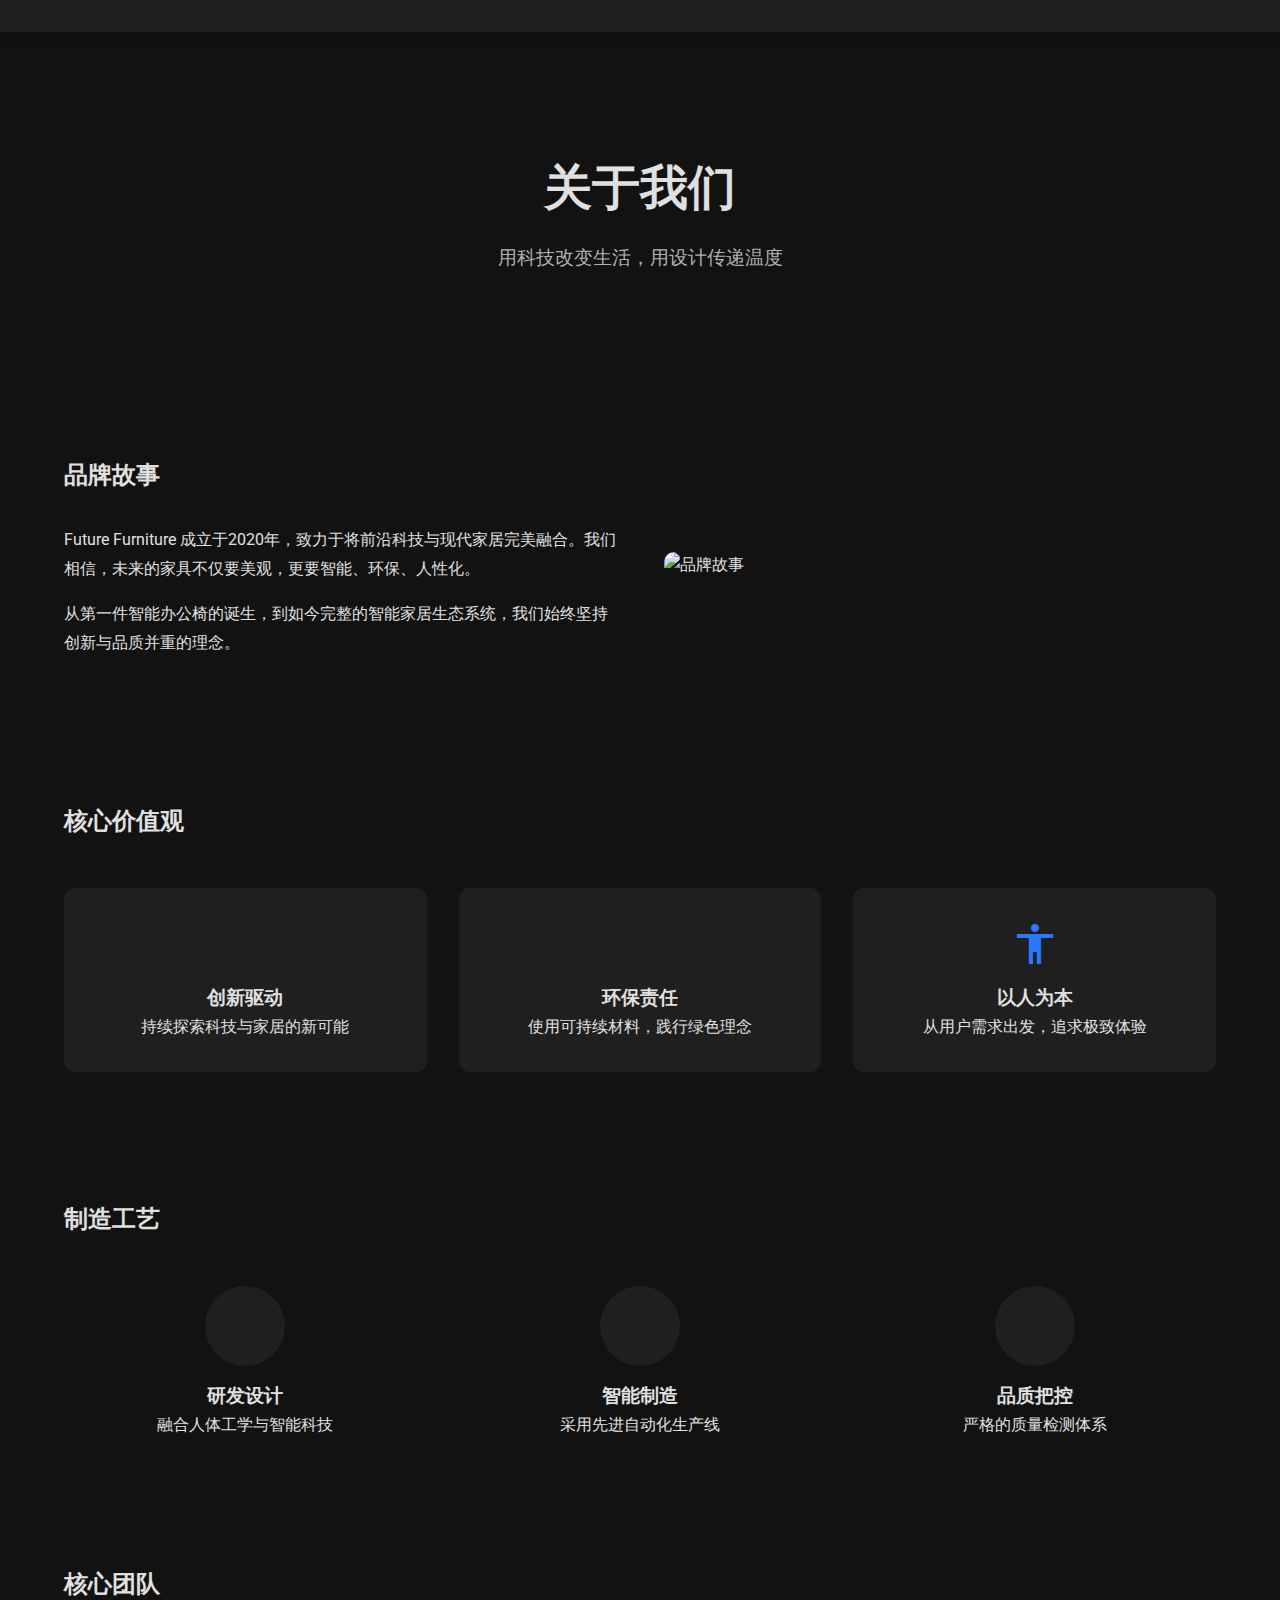
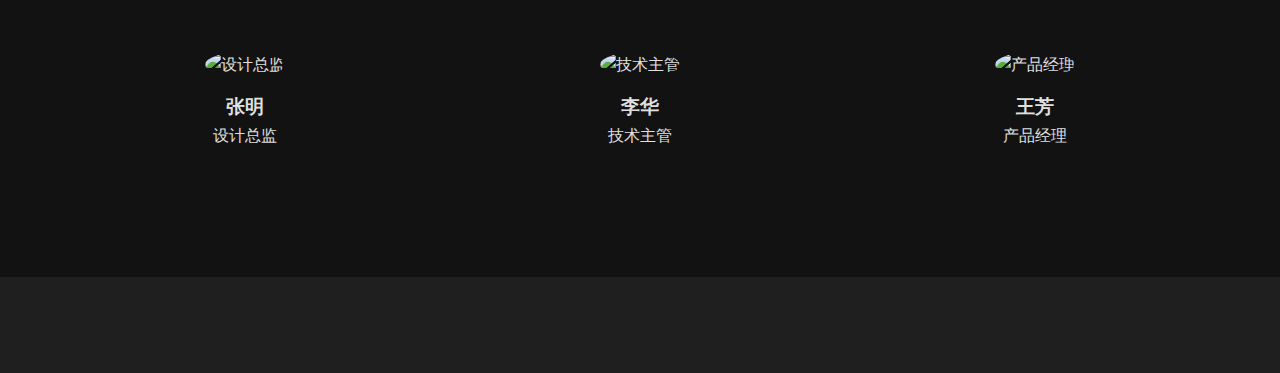
==== about.html @ 84462178 "Add files via upload" ====
<!DOCTYPE html>
<html lang="zh">
<head>
    <meta charset="UTF-8">
    <meta name="viewport" content="width=device-width, initial-scale=1.0">
    <title>关于我们 - Future Furniture</title>
    <link rel="stylesheet" href="styles.css">
    <link href="https://fonts.googleapis.com/css2?family=Roboto:wght@300;400;500;700&family=Montserrat:wght@400;500;600&display=swap" rel="stylesheet">
    <link href="https://fonts.googleapis.com/icon?family=Material+Icons" rel="stylesheet">
</head>
<body>
    <nav class="navbar">
        <!-- 与其他页面相同的导航栏内容 -->
    </nav>

    <header class="page-header about-header">
        <h1>关于我们</h1>
        <p>用科技改变生活，用设计传递温度</p>
    </header>

    <main class="about-page">
        <section class="company-intro">
            <div class="intro-content">
                <h2>品牌故事</h2>
                <p>Future Furniture 成立于2020年，致力于将前沿科技与现代家居完美融合。我们相信，未来的家具不仅要美观，更要智能、环保、人性化。</p>
                <p>从第一件智能办公椅的诞生，到如今完整的智能家居生态系统，我们始终坚持创新与品质并重的理念。</p>
            </div>
            <div class="intro-image">
                <img src="images/about-story.jpg" alt="品牌故事">
            </div>
        </section>

        <section class="values">
            <h2>核心价值观</h2>
            <div class="values-grid">
                <div class="value-card">
                    <span class="material-icons">psychology</span>
                    <h3>创新驱动</h3>
                    <p>持续探索科技与家居的新可能</p>
                </div>
                <div class="value-card">
                    <span class="material-icons">eco</span>
                    <h3>环保责任</h3>
                    <p>使用可持续材料，践行绿色理念</p>
                </div>
                <div class="value-card">
                    <span class="material-icons">accessibility</span>
                    <h3>以人为本</h3>
                    <p>从用户需求出发，追求极致体验</p>
                </div>
            </div>
        </section>

        <section class="manufacturing">
            <h2>制造工艺</h2>
            <div class="process-timeline">
                <div class="process-step">
                    <div class="step-icon">
                        <span class="material-icons">science</span>
                    </div>
                    <h3>研发设计</h3>
                    <p>融合人体工学与智能科技</p>
                </div>
                <div class="process-step">
                    <div class="step-icon">
                        <span class="material-icons">precision_manufacturing</span>
                    </div>
                    <h3>智能制造</h3>
                    <p>采用先进自动化生产线</p>
                </div>
                <div class="process-step">
                    <div class="step-icon">
                        <span class="material-icons">verified</span>
                    </div>
                    <h3>品质把控</h3>
                    <p>严格的质量检测体系</p>
                </div>
            </div>
        </section>

        <section class="team">
            <h2>核心团队</h2>
            <div class="team-grid">
                <div class="team-member">
                    <img src="images/team-1.jpg" alt="设计总监">
                    <h3>张明</h3>
                    <p>设计总监</p>
                </div>
                <div class="team-member">
                    <img src="images/team-2.jpg" alt="技术主管">
                    <h3>李华</h3>
                    <p>技术主管</p>
                </div>
                <div class="team-member">
                    <img src="images/team-3.jpg" alt="产品经理">
                    <h3>王芳</h3>
                    <p>产品经理</p>
                </div>
            </div>
        </section>
    </main>

    <footer>
        <!-- 与其他页面相同的页脚内容 -->
    </footer>
    
    <script src="main.js"></script>
</body>
</html>
---- styles.css ----
:root {
    --bg-primary: #121212;
    --bg-secondary: #1F1F1F;
    --accent-blue: #2979FF;
    --accent-orange: #FF8F00;
    --text-primary: #E0E0E0;
    --text-secondary: #B0B0B0;
    --border-color: #333333;
}

* {
    margin: 0;
    padding: 0;
    box-sizing: border-box;
}

body {
    font-family: 'Roboto', sans-serif;
    background-color: var(--bg-primary);
    color: var(--text-primary);
    line-height: 1.6;
}

/* 导航栏样式 */
.navbar {
    background: var(--bg-secondary);
    padding: 1rem 5%;
    position: sticky;
    top: 0;
    z-index: 1000;
    box-shadow: 0 2px 10px rgba(0, 0, 0, 0.1);
}

.nav-container {
    max-width: 1400px;
    margin: 0 auto;
}

.nav-content {
    display: flex;
    align-items: center;
    justify-content: space-between;
    gap: 2rem;
}

.logo {
    font-family: 'Montserrat', sans-serif;
    font-size: 1.5rem;
    font-weight: 600;
    color: var(--text-primary);
    text-decoration: none;
    margin-right: 2rem;
}

.nav-links {
    display: flex;
    align-items: center;
    gap: 2rem;
    margin: 0;
    padding: 0;
    list-style: none;
}

.nav-links li a {
    color: var(--text-primary);
    text-decoration: none;
    font-weight: 500;
    padding: 0.5rem 1rem;
    border-radius: 5px;
    transition: all 0.3s;
}

.nav-links li a:hover,
.nav-links li a.active {
    background: var(--bg-primary);
    color: var(--accent-blue);
}

/* 搜索框样式 */
.search-box {
    flex: 0 1 300px;
    position: relative;
}

.search-container {
    display: flex;
    align-items: center;
    background: var(--bg-primary);
    border-radius: 25px;
    padding: 0.5rem 1rem;
    transition: all 0.3s;
}

.search-container input {
    border: none;
    background: none;
    padding: 0.5rem;
    width: 100%;
    color: var(--text-primary);
    outline: none;
}

.search-btn {
    background: none;
    border: none;
    color: var(--text-secondary);
    cursor: pointer;
    padding: 0.5rem;
}

/* 导航操作区域样式 */
.nav-actions {
    display: flex;
    align-items: center;
    gap: 1rem;
}

.cart-icon,
.user-menu {
    position: relative;
}

.cart-icon a,
.user-menu a {
    display: flex;
    align-items: center;
    justify-content: center;
    width: 40px;
    height: 40px;
    border-radius: 50%;
    background: var(--bg-primary);
    color: var(--text-primary);
    text-decoration: none;
    transition: all 0.3s;
}

.cart-icon a:hover,
.user-menu a:hover {
    background: var(--accent-blue);
    color: white;
    transform: translateY(-2px);
}

.cart-count {
    position: absolute;
    top: -5px;
    right: -5px;
    background: var(--accent-blue);
    color: white;
    font-size: 0.75rem;
    min-width: 18px;
    height: 18px;
    border-radius: 9px;
    display: flex;
    align-items: center;
    justify-content: center;
    padding: 0 5px;
}

/* 导航栏布局 */
.nav-container {
    display: flex;
    align-items: center;
}

.nav-content {
    flex: 1;
    display: flex;
    align-items: center;
    justify-content: space-between;
}

/* 主要内容区域 */
.hero {
    height: 80vh;
    display: flex;
    flex-direction: column;
    justify-content: center;
    align-items: center;
    text-align: center;
    padding: 2rem;
    background: linear-gradient(rgba(18, 18, 18, 0.9), rgba(18, 18, 18, 0.7));
}

.hero h1 {
    font-size: 3.5rem;
    margin-bottom: 1rem;
    font-family: 'Montserrat', sans-serif;
}

.hero p {
    font-size: 1.5rem;
    color: var(--text-secondary);
    margin-bottom: 2rem;
}

/* 按钮样式 */
.cta-button {
    background-color: var(--accent-orange);
    color: white;
    border: none;
    padding: 1rem 2rem;
    border-radius: 30px;
    font-size: 1.1rem;
    cursor: pointer;
    transition: transform 0.3s, box-shadow 0.3s;
}

.primary-button {
    background-color: var(--accent-blue);
    color: white;
    border: none;
    padding: 0.8rem 1.5rem;
    border-radius: 25px;
    cursor: pointer;
    transition: transform 0.3s, box-shadow 0.3s;
}

.cta-button:hover,
.primary-button:hover {
    transform: translateY(-2px);
    box-shadow: 0 5px 15px rgba(0, 0, 0, 0.3);
}

/* 产品卡片样式 */
.featured-products {
    padding: 4rem 5%;
}

.product-grid {
    display: grid;
    grid-template-columns: repeat(auto-fit, minmax(300px, 1fr));
    gap: 2rem;
    margin-top: 2rem;
}

.product-card {
    background-color: var(--bg-secondary);
    border-radius: 10px;
    padding: 1.5rem;
    transform: translateY(0);
    transition: transform 0.3s, box-shadow 0.3s;
}

.product-card:hover {
    transform: translateY(-5px);
    box-shadow: 0 5px 15px rgba(0, 0, 0, 0.2);
}

.product-card img {
    width: 100%;
    height: 200px;
    object-fit: cover;
    border-radius: 8px;
    margin-bottom: 1rem;
}

.product-card h3 {
    margin-bottom: 0.5rem;
}

.product-card p {
    color: var(--text-secondary);
    margin-bottom: 1rem;
}

/* 特性区域样式 */
.features {
    background-color: var(--bg-secondary);
    padding: 4rem 5%;
}

.features-grid {
    display: grid;
    grid-template-columns: repeat(auto-fit, minmax(250px, 1fr));
    gap: 2rem;
    margin-top: 2rem;
}

.feature-card {
    padding: 2rem;
    border: 1px solid var(--border-color);
    border-radius: 10px;
    text-align: center;
}

/* 页脚样式 */
footer {
    background-color: var(--bg-secondary);
    padding: 3rem 5%;
    margin-top: 4rem;
}

.footer-content {
    display: grid;
    grid-template-columns: repeat(auto-fit, minmax(200px, 1fr));
    gap: 2rem;
}

.footer-section h4 {
    margin-bottom: 1rem;
    color: var(--text-primary);
}

.footer-section p {
    color: var(--text-secondary);
}

.social-links {
    display: flex;
    gap: 1rem;
}

.social-links a {
    color: var(--text-secondary);
    text-decoration: none;
    transition: color 0.3s;
}

.social-links a:hover {
    color: var(--accent-blue);
}

/* 响应式设计 */
@media (max-width: 768px) {
    .nav-links {
        display: none;
        position: fixed;
        top: 60px; /* 导航栏高度 */
        left: 0;
        right: 0;
        background: var(--bg-secondary);
        padding: 1rem;
        flex-direction: column;
        gap: 1rem;
        box-shadow: 0 2px 10px rgba(0, 0, 0, 0.1);
    }

    .nav-links.active {
        display: flex;
    }

    .mobile-menu-btn {
        display: block;
        background: none;
        border: none;
        color: var(--text-primary);
        cursor: pointer;
    }
    
    .hero h1 {
        font-size: 2.5rem;
    }
    
    .hero p {
        font-size: 1.2rem;
    }
}

/* 产品分类页样式 */
.category-page {
    display: grid;
    grid-template-columns: 250px 1fr;
    gap: 2rem;
    padding: 2rem 5%;
}

.filters-section {
    background-color: var(--bg-secondary);
    padding: 1.5rem;
    border-radius: 10px;
    height: fit-content;
}

.filter-group {
    margin-bottom: 1.5rem;
    padding-bottom: 1.5rem;
    border-bottom: 1px solid var(--border-color);
}

.filter-group h3 {
    margin-bottom: 1rem;
    font-size: 1.1rem;
}

.filter-group label {
    display: block;
    margin: 0.5rem 0;
    color: var(--text-secondary);
    cursor: pointer;
}

.price-range {
    padding: 0 0.5rem;
}

.price-slider {
    width: 100%;
    margin: 1rem 0;
}

.price-inputs {
    display: flex;
    gap: 0.5rem;
    align-items: center;
}

.price-inputs input {
    width: 80px;
    padding: 0.5rem;
    background: var(--bg-primary);
    border: 1px solid var(--border-color);
    border-radius: 5px;
    color: var(--text-primary);
}

.color-options {
    display: flex;
    gap: 0.5rem;
    flex-wrap: wrap;
}

.color-option {
    width: 30px;
    height: 30px;
    border-radius: 50%;
    cursor: pointer;
    border: 2px solid var(--border-color);
    transition: transform 0.2s;
}

.color-option:hover {
    transform: scale(1.1);
}

.products-header {
    display: flex;
    justify-content: space-between;
    align-items: center;
    margin-bottom: 2rem;
}

.sort-options select {
    padding: 0.5rem 1rem;
    background: var(--bg-secondary);
    border: 1px solid var(--border-color);
    color: var(--text-primary);
    border-radius: 5px;
    cursor: pointer;
}

.pagination {
    display: flex;
    justify-content: center;
    align-items: center;
    gap: 1rem;
    margin-top: 2rem;
}

.page-numbers {
    display: flex;
    gap: 0.5rem;
}

.page-numbers span {
    width: 35px;
    height: 35px;
    display: flex;
    align-items: center;
    justify-content: center;
    border-radius: 50%;
    cursor: pointer;
    transition: background-color 0.3s;
}

.page-numbers span.active {
    background-color: var(--accent-blue);
    color: white;
}

/* 响应式设计补充 */
@media (max-width: 768px) {
    .category-page {
        grid-template-columns: 1fr;
    }
    
    .mobile-menu-btn {
        display: block;
    }
    
    .filters-section {
        position: fixed;
        left: -100%;
        top: 0;
        height: 100vh;
        width: 80%;
        z-index: 1000;
        transition: left 0.3s;
    }
    
    .filters-section.active {
        left: 0;
    }
}

/* 购物车图标样式 */
.cart-icon {
    position: relative;
}

.cart-count {
    position: absolute;
    top: -8px;
    right: -8px;
    background: var(--accent-orange);
    color: white;
    border-radius: 50%;
    width: 20px;
    height: 20px;
    display: flex;
    align-items: center;
    justify-content: center;
    font-size: 0.8rem;
}

/* 产品详情页样式 */
.product-detail {
    display: grid;
    grid-template-columns: 1fr 1fr;
    gap: 3rem;
    padding: 2rem 5%;
    margin-top: 2rem;
}

.product-gallery {
    position: sticky;
    top: 2rem;
}

.main-image {
    width: 100%;
    border-radius: 10px;
    overflow: hidden;
    margin-bottom: 1rem;
}

.main-image img {
    width: 100%;
    height: auto;
    object-fit: cover;
}

.thumbnail-list {
    display: flex;
    gap: 1rem;
    margin-top: 1rem;
}

.thumbnail-list img {
    width: 80px;
    height: 80px;
    object-fit: cover;
    border-radius: 5px;
    cursor: pointer;
    opacity: 0.7;
    transition: opacity 0.3s;
}

.thumbnail-list img.active,
.thumbnail-list img:hover {
    opacity: 1;
}

.product-info h1 {
    font-size: 2.5rem;
    margin-bottom: 1rem;
}

.price {
    font-size: 2rem;
    color: var(--accent-blue);
    margin-bottom: 2rem;
}

.color-selection,
.quantity-selector {
    margin-bottom: 2rem;
}

.quantity-controls {
    display: flex;
    align-items: center;
    gap: 1rem;
}

.quantity-controls button {
    width: 40px;
    height: 40px;
    border: 1px solid var(--border-color);
    background: var(--bg-secondary);
    color: var(--text-primary);
    border-radius: 5px;
    cursor: pointer;
}

.quantity-controls input {
    width: 60px;
    height: 40px;
    text-align: center;
    border: 1px solid var(--border-color);
    background: var(--bg-secondary);
    color: var(--text-primary);
    border-radius: 5px;
}

.product-actions {
    display: flex;
    gap: 1rem;
    margin-bottom: 2rem;
}

.product-actions button {
    flex: 1;
    padding: 1rem;
}

.product-description ul {
    list-style: none;
    padding: 0;
}

.product-description li {
    margin-bottom: 0.5rem;
    padding-left: 1.5rem;
    position: relative;
}

.product-description li::before {
    content: "•";
    position: absolute;
    left: 0;
    color: var(--accent-blue);
}

/* 产品详情标签页 */
.product-details-tabs {
    padding: 2rem 5%;
    margin-top: 3rem;
}

.tabs {
    display: flex;
    gap: 1rem;
    border-bottom: 1px solid var(--border-color);
    margin-bottom: 2rem;
}

.tab {
    padding: 1rem 2rem;
    background: none;
    border: none;
    color: var(--text-secondary);
    cursor: pointer;
    position: relative;
}

.tab.active {
    color: var(--accent-blue);
}

.tab.active::after {
    content: "";
    position: absolute;
    bottom: -1px;
    left: 0;
    width: 100%;
    height: 2px;
    background: var(--accent-blue);
}

.tab-content {
    display: none;
    padding: 2rem 0;
}

.tab-content.active {
    display: block;
}

/* 响应式设计补充 */
@media (max-width: 768px) {
    .product-detail {
        grid-template-columns: 1fr;
    }

    .product-gallery {
        position: static;
    }

    .product-actions {
        flex-direction: column;
    }
}

/* 关于我们页面样式 */
.page-header {
    height: 40vh;
    display: flex;
    flex-direction: column;
    justify-content: center;
    align-items: center;
    text-align: center;
    background: linear-gradient(rgba(18, 18, 18, 0.8), rgba(18, 18, 18, 0.6));
    background-size: cover;
    background-position: center;
}

.about-header {
    background-image: url('images/about-banner.jpg');
}

.page-header h1 {
    font-size: 3rem;
    margin-bottom: 1rem;
}

.page-header p {
    font-size: 1.2rem;
    color: var(--text-secondary);
}

.about-page section {
    padding: 4rem 5%;
}

.company-intro {
    display: grid;
    grid-template-columns: 1fr 1fr;
    gap: 3rem;
    align-items: center;
}

.intro-content h2 {
    margin-bottom: 2rem;
}

.intro-content p {
    margin-bottom: 1rem;
    line-height: 1.8;
}

.intro-image img {
    width: 100%;
    border-radius: 10px;
}

.values-grid {
    display: grid;
    grid-template-columns: repeat(auto-fit, minmax(250px, 1fr));
    gap: 2rem;
    margin-top: 3rem;
}

.value-card {
    text-align: center;
    padding: 2rem;
    background: var(--bg-secondary);
    border-radius: 10px;
    transition: transform 0.3s;
}

.value-card:hover {
    transform: translateY(-5px);
}

.value-card .material-icons {
    font-size: 3rem;
    color: var(--accent-blue);
    margin-bottom: 1rem;
}

.process-timeline {
    display: grid;
    grid-template-columns: repeat(auto-fit, minmax(200px, 1fr));
    gap: 2rem;
    margin-top: 3rem;
    position: relative;
}

.process-step {
    text-align: center;
    position: relative;
}

.step-icon {
    width: 80px;
    height: 80px;
    margin: 0 auto 1rem;
    background: var(--bg-secondary);
    border-radius: 50%;
    display: flex;
    align-items: center;
    justify-content: center;
}

.step-icon .material-icons {
    font-size: 2rem;
    color: var(--accent-blue);
}

.team-grid {
    display: grid;
    grid-template-columns: repeat(auto-fit, minmax(250px, 1fr));
    gap: 2rem;
    margin-top: 3rem;
}

.team-member {
    text-align: center;
}

.team-member img {
    width: 200px;
    height: 200px;
    border-radius: 50%;
    margin-bottom: 1rem;
    object-fit: cover;
}

/* 响应式设计补充 */
@media (max-width: 768px) {
    .company-intro {
        grid-template-columns: 1fr;
    }

    .page-header h1 {
        font-size: 2rem;
    }

    .process-timeline::before {
        display: none;
    }
}

/* 联系我们页面样式 */
.contact-header {
    background-image: url('images/contact-banner.jpg');
}

.contact-info-section {
    padding: 4rem 5%;
    background: var(--bg-secondary);
}

.contact-methods {
    display: grid;
    grid-template-columns: repeat(auto-fit, minmax(250px, 1fr));
    gap: 2rem;
    max-width: 1200px;
    margin: 0 auto;
}

.contact-method {
    text-align: center;
    padding: 2rem;
    background: var(--bg-primary);
    border-radius: 10px;
    transition: transform 0.3s;
}

.contact-method:hover {
    transform: translateY(-5px);
}

.contact-method .material-icons {
    font-size: 3rem;
    color: var(--accent-blue);
    margin-bottom: 1rem;
}

.contact-form-section {
    padding: 4rem 5%;
}

.contact-container {
    display: grid;
    grid-template-columns: 1fr 1fr;
    gap: 3rem;
    max-width: 1200px;
    margin: 0 auto;
}

.form-wrapper {
    background: var(--bg-secondary);
    padding: 2rem;
    border-radius: 10px;
}

.contact-form {
    display: grid;
    gap: 1.5rem;
}

.form-group {
    display: flex;
    flex-direction: column;
    gap: 0.5rem;
}

.form-group label {
    color: var(--text-secondary);
}

.form-group input,
.form-group select,
.form-group textarea {
    padding: 0.8rem;
    background: var(--bg-primary);
    border: 1px solid var(--border-color);
    border-radius: 5px;
    color: var(--text-primary);
}

.submit-button {
    background: var(--accent-blue);
    color: white;
    padding: 1rem;
    border: none;
    border-radius: 5px;
    cursor: pointer;
    transition: background-color 0.3s;
}

.submit-button:hover {
    background-color: #1565C0;
}

.map-wrapper {
    background: var(--bg-secondary);
    padding: 2rem;
    border-radius: 10px;
}

.contact-map {
    height: 400px;
    border-radius: 5px;
    overflow: hidden;
}

.faq-section {
    padding: 4rem 5%;
    background: var(--bg-secondary);
}

.faq-grid {
    display: grid;
    grid-template-columns: repeat(auto-fit, minmax(300px, 1fr));
    gap: 2rem;
    max-width: 1200px;
    margin: 2rem auto 0;
}

.faq-item {
    background: var(--bg-primary);
    padding: 2rem;
    border-radius: 10px;
}

.faq-item h3 {
    color: var(--accent-blue);
    margin-bottom: 1rem;
}

/* 响应式设计补充 */
@media (max-width: 768px) {
    .contact-container {
        grid-template-columns: 1fr;
    }
    
    .contact-method {
        padding: 1.5rem;
    }
}

/* 购物车页面样式 */
.cart-page {
    padding: 2rem 5%;
}

.cart-page h1 {
    margin-bottom: 2rem;
}

.cart-container {
    display: grid;
    grid-template-columns: 2fr 1fr;
    gap: 2rem;
}

.cart-items {
    background: var(--bg-secondary);
    border-radius: 10px;
    padding: 1.5rem;
}

.cart-item {
    display: grid;
    grid-template-columns: auto 1fr auto auto auto;
    gap: 1.5rem;
    align-items: center;
    padding: 1rem;
    border-bottom: 1px solid var(--border-color);
}

.cart-item:last-child {
    border-bottom: none;
}

.cart-item img {
    width: 100px;
    height: 100px;
    object-fit: cover;
    border-radius: 5px;
}

.item-details h3 {
    margin-bottom: 0.5rem;
}

.item-color {
    color: var(--text-secondary);
}

.item-price {
    font-size: 1.2rem;
    color: var(--accent-blue);
}

.remove-item {
    background: none;
    border: none;
    color: var(--text-secondary);
    cursor: pointer;
    transition: color 0.3s;
}

.remove-item:hover {
    color: #ff4444;
}

.cart-summary {
    background: var(--bg-secondary);
    border-radius: 10px;
    padding: 1.5rem;
    height: fit-content;
    position: sticky;
    top: 2rem;
}

.summary-item {
    display: flex;
    justify-content: space-between;
    margin: 1rem 0;
    color: var(--text-secondary);
}

.coupon-input {
    display: flex;
    gap: 0.5rem;
    margin: 1.5rem 0;
}

.coupon-input input {
    flex: 1;
    padding: 0.8rem;
    background: var(--bg-primary);
    border: 1px solid var(--border-color);
    border-radius: 5px;
    color: var(--text-primary);
}

.apply-coupon {
    padding: 0.8rem 1.5rem;
    background: var(--bg-primary);
    border: 1px solid var(--border-color);
    color: var(--text-primary);
    border-radius: 5px;
    cursor: pointer;
}

.summary-total {
    display: flex;
    justify-content: space-between;
    margin: 1.5rem 0;
    font-size: 1.2rem;
    font-weight: bold;
}

.checkout-button {
    width: 100%;
    padding: 1rem;
    background: var(--accent-orange);
    color: white;
    border: none;
    border-radius: 5px;
    margin-bottom: 1rem;
    cursor: pointer;
    transition: background-color 0.3s;
}

.continue-shopping {
    width: 100%;
    padding: 1rem;
    background: var(--bg-primary);
    color: var(--text-primary);
    border: 1px solid var(--border-color);
    border-radius: 5px;
    cursor: pointer;
}

.recommended-products {
    margin-top: 4rem;
}

/* 响应式设计补充 */
@media (max-width: 768px) {
    .cart-container {
        grid-template-columns: 1fr;
    }

    .cart-item {
        grid-template-columns: auto 1fr auto;
        gap: 1rem;
    }

    .cart-item img {
        width: 80px;
        height: 80px;
    }

    .quantity-controls {
        grid-column: 2;
    }

    .item-price {
        grid-column: 3;
    }

    .remove-item {
        grid-column: 3;
        justify-self: end;
    }
}

/* 结账页面样式 */
.checkout-page {
    padding: 2rem 5%;
    background: var(--bg-primary);
}

.checkout-container {
    display: grid;
    grid-template-columns: 2fr 1fr;
    gap: 2rem;
    max-width: 1400px;
    margin: 0 auto;
}

.checkout-steps {
    display: flex;
    justify-content: space-between;
    margin-bottom: 2rem;
    padding: 1rem 0;
    border-bottom: 1px solid var(--border-color);
}

.step {
    display: flex;
    align-items: center;
    gap: 0.5rem;
    color: var(--text-secondary);
}

.step.active {
    color: var(--accent-blue);
}

.step-number {
    width: 30px;
    height: 30px;
    border-radius: 50%;
    background: var(--bg-secondary);
    display: flex;
    align-items: center;
    justify-content: center;
}

.step.active .step-number {
    background: var(--accent-blue);
    color: white;
}

.checkout-form {
    background: var(--bg-secondary);
    padding: 2rem;
    border-radius: 10px;
    margin-bottom: 2rem;
}

.payment-options {
    display: grid;
    grid-template-columns: repeat(auto-fit, minmax(200px, 1fr));
    gap: 1rem;
    margin: 2rem 0;
}

.payment-option {
    display: flex;
    align-items: center;
    gap: 1rem;
    padding: 1rem;
    border: 1px solid var(--border-color);
    border-radius: 5px;
    cursor: pointer;
    transition: border-color 0.3s;
}

.payment-option:hover {
    border-color: var(--accent-blue);
}

.payment-option input[type="radio"] {
    display: none;
}

.payment-option img {
    height: 30px;
    object-fit: contain;
}

.payment-option input[type="radio"]:checked + img + span {
    color: var(--accent-blue);
}

.confirmation-details {
    background: var(--bg-secondary);
    padding: 2rem;
    border-radius: 10px;
    margin: 2rem 0;
}

.confirmation-details h3 {
    margin-bottom: 1rem;
    color: var(--accent-blue);
}

.submit-order-btn {
    width: 100%;
    padding: 1rem;
    background: var(--accent-orange);
    color: white;
    border: none;
    border-radius: 5px;
    cursor: pointer;
    font-size: 1.1rem;
    transition: background-color 0.3s;
}

.submit-order-btn:hover {
    background-color: #F57C00;
}

.order-summary-sidebar {
    background: var(--bg-secondary);
    padding: 2rem;
    border-radius: 10px;
    height: fit-content;
    position: sticky;
    top: 2rem;
}

/* 响应式设计补充 */
@media (max-width: 768px) {
    .checkout-container {
        grid-template-columns: 1fr;
    }

    .checkout-steps {
        flex-direction: column;
        gap: 1rem;
    }

    .payment-options {
        grid-template-columns: 1fr;
    }
}

/* 订单成功页面样式 */
.success-page {
    padding: 4rem 5%;
    background: var(--bg-primary);
}

.success-container {
    max-width: 800px;
    margin: 0 auto;
    text-align: center;
}

.success-animation {
    margin-bottom: 2rem;
    animation: scaleIn 0.5s ease-out;
}

.success-icon {
    font-size: 5rem;
    color: #4CAF50;
    animation: checkmark 0.8s ease-in-out forwards;
}

@keyframes scaleIn {
    0% {
        transform: scale(0);
        opacity: 0;
    }
    100% {
        transform: scale(1);
        opacity: 1;
    }
}

@keyframes checkmark {
    0% {
        transform: scale(0);
        opacity: 0;
    }
    50% {
        transform: scale(1.2);
    }
    100% {
        transform: scale(1);
        opacity: 1;
    }
}

.order-number {
    color: var(--text-secondary);
    margin-bottom: 3rem;
}

.order-details {
    background: var(--bg-secondary);
    padding: 2rem;
    border-radius: 10px;
    margin-bottom: 3rem;
}

.info-grid {
    display: grid;
    grid-template-columns: 1fr 1fr;
    gap: 2rem;
    text-align: left;
    margin-top: 1.5rem;
}

.info-item h3 {
    color: var(--accent-blue);
    margin-bottom: 1rem;
}

.info-item p {
    margin-bottom: 0.5rem;
    color: var(--text-secondary);
}

.delivery-timeline {
    position: relative;
    margin: 3rem 0;
    padding: 0 1rem;
}

.timeline-item {
    display: flex;
    gap: 2rem;
    position: relative;
    padding-bottom: 2rem;
}

.timeline-item:not(:last-child)::after {
    content: '';
    position: absolute;
    left: 15px;
    top: 30px;
    bottom: 0;
    width: 2px;
    background: var(--border-color);
}

.timeline-dot {
    width: 30px;
    height: 30px;
    background: var(--bg-secondary);
    border: 2px solid var(--border-color);
    border-radius: 50%;
    flex-shrink: 0;
}

.timeline-item.active .timeline-dot {
    background: var(--accent-blue);
    border-color: var(--accent-blue);
}

.timeline-content {
    text-align: left;
}

.timeline-content h4 {
    margin-bottom: 0.5rem;
}

.timeline-content time {
    color: var(--text-secondary);
    font-size: 0.9rem;
}

.action-buttons {
    display: flex;
    gap: 1rem;
    justify-content: center;
    margin: 3rem 0;
}

.action-buttons a {
    padding: 1rem 2rem;
    border-radius: 5px;
    text-decoration: none;
    transition: transform 0.3s, background-color 0.3s;
}

.continue-shopping {
    background: var(--bg-secondary);
    color: var(--text-primary);
    border: 1px solid var(--border-color);
}

.view-order {
    background: var(--accent-blue);
    color: white;
}

.action-buttons a:hover {
    transform: translateY(-2px);
}

.customer-service {
    margin-top: 3rem;
    padding: 2rem;
    background: var(--bg-secondary);
    border-radius: 10px;
}

.service-phone {
    color: var(--accent-blue);
    font-size: 1.2rem;
    margin: 1rem 0;
}

/* 响应式设计补充 */
@media (max-width: 768px) {
    .info-grid {
        grid-template-columns: 1fr;
    }

    .action-buttons {
        flex-direction: column;
    }

    .timeline-item {
        gap: 1rem;
    }
}

/* 用户中心样式 */
.user-center {
    padding: 2rem 5%;
    background: var(--bg-primary);
}

.user-container {
    display: grid;
    grid-template-columns: 250px 1fr;
    gap: 2rem;
    max-width: 1400px;
    margin: 0 auto;
}

/* 侧边栏样式 */
.user-sidebar {
    background: var(--bg-secondary);
    border-radius: 10px;
    padding: 2rem;
    height: fit-content;
    position: sticky;
    top: 2rem;
}

.user-info {
    text-align: center;
    margin-bottom: 2rem;
    padding-bottom: 2rem;
    border-bottom: 1px solid var(--border-color);
}

.user-avatar {
    width: 100px;
    height: 100px;
    margin: 0 auto 1rem;
}

.user-avatar img {
    width: 100%;
    height: 100%;
    border-radius: 50%;
    object-fit: cover;
}

.user-nav {
    display: flex;
    flex-direction: column;
    gap: 0.5rem;
}

.user-nav a {
    display: flex;
    align-items: center;
    gap: 1rem;
    padding: 1rem;
    color: var(--text-secondary);
    text-decoration: none;
    border-radius: 5px;
    transition: background-color 0.3s;
}

.user-nav a:hover,
.user-nav a.active {
    background: var(--bg-primary);
    color: var(--accent-blue);
}

/* 主要内容区域样式 */
.content-section {
    display: none;
    background: var(--bg-secondary);
    border-radius: 10px;
    padding: 2rem;
}

.content-section.active {
    display: block;
}

.order-tabs {
    display: flex;
    gap: 1rem;
    margin-bottom: 2rem;
    border-bottom: 1px solid var(--border-color);
    padding-bottom: 1rem;
}

.order-tabs .tab {
    padding: 0.5rem 1rem;
    background: none;
    border: none;
    color: var(--text-secondary);
    cursor: pointer;
    position: relative;
}

.order-tabs .tab.active {
    color: var(--accent-blue);
}

.order-tabs .tab.active::after {
    content: '';
    position: absolute;
    bottom: -1rem;
    left: 0;
    width: 100%;
    height: 2px;
    background: var(--accent-blue);
}

.order-item {
    background: var(--bg-primary);
    border-radius: 10px;
    padding: 1.5rem;
    margin-bottom: 1rem;
}

.order-header {
    display: flex;
    justify-content: space-between;
    margin-bottom: 1rem;
    padding-bottom: 1rem;
    border-bottom: 1px solid var(--border-color);
}

.order-product {
    display: grid;
    grid-template-columns: auto 1fr;
    gap: 1rem;
    align-items: center;
}

.order-product img {
    width: 80px;
    height: 80px;
    object-fit: cover;
    border-radius: 5px;
}

.order-footer {
    display: flex;
    justify-content: space-between;
    align-items: center;
    margin-top: 1rem;
    padding-top: 1rem;
    border-top: 1px solid var(--border-color);
}

.order-actions {
    display: flex;
    gap: 1rem;
}

/* 个人信息表单样式 */
.profile-form {
    max-width: 600px;
}

.avatar-upload {
    display: flex;
    align-items: center;
    gap: 2rem;
}

.avatar-upload img {
    width: 100px;
    height: 100px;
    border-radius: 50%;
    object-fit: cover;
}

.upload-btn,
.verify-btn {
    padding: 0.5rem 1rem;
    background: var(--bg-primary);
    border: 1px solid var(--border-color);
    color: var(--text-primary);
    border-radius: 5px;
    cursor: pointer;
}

.save-btn {
    width: 100%;
    padding: 1rem;
    background: var(--accent-blue);
    color: white;
    border: none;
    border-radius: 5px;
    margin-top: 2rem;
    cursor: pointer;
}

/* 地址管理样式 */
.add-address-btn {
    display: flex;
    align-items: center;
    gap: 0.5rem;
    padding: 1rem;
    background: var(--bg-primary);
    border: 1px solid var(--border-color);
    color: var(--text-primary);
    border-radius: 5px;
    margin-bottom: 2rem;
    cursor: pointer;
}

.address-item {
    display: flex;
    justify-content: space-between;
    align-items: center;
    background: var(--bg-primary);
    padding: 1.5rem;
    border-radius: 10px;
    margin-bottom: 1rem;
}

.default-tag {
    display: inline-block;
    padding: 0.2rem 0.5rem;
    background: var(--accent-blue);
    color: white;
    border-radius: 3px;
    font-size: 0.8rem;
    margin-top: 0.5rem;
}

.address-actions {
    display: flex;
    gap: 1rem;
}

/* 响应式设计补充 */
@media (max-width: 768px) {
    .user-container {
        grid-template-columns: 1fr;
    }

    .user-sidebar {
        position: static;
        margin-bottom: 2rem;
    }

    .order-product {
        grid-template-columns: auto 1fr;
    }

    .order-footer {
        flex-direction: column;
        gap: 1rem;
    }
}

/* 登录页面样式 */
.auth-page {
    min-height: calc(100vh - 200px);
    padding: 4rem 5%;
    background: var(--bg-primary);
    display: flex;
    align-items: center;
    justify-content: center;
}

.auth-container {
    width: 100%;
    max-width: 400px;
}

.auth-box {
    background: var(--bg-secondary);
    padding: 2rem;
    border-radius: 10px;
    box-shadow: 0 4px 6px rgba(0, 0, 0, 0.1);
}

.auth-box h1 {
    text-align: center;
    margin-bottom: 2rem;
}

.auth-methods {
    display: flex;
    gap: 1rem;
    margin-bottom: 2rem;
}

.auth-method {
    flex: 1;
    padding: 0.8rem;
    background: var(--bg-primary);
    border: 1px solid var(--border-color);
    color: var(--text-secondary);
    border-radius: 5px;
    cursor: pointer;
    transition: all 0.3s;
}

.auth-method.active {
    background: var(--accent-blue);
    color: white;
    border-color: var(--accent-blue);
}

.auth-form {
    display: none;
}

.auth-form.active {
    display: block;
}

.input-group {
    display: flex;
    gap: 1rem;
}

.verify-code-btn {
    padding: 0 1rem;
    background: var(--bg-primary);
    border: 1px solid var(--border-color);
    color: var(--text-primary);
    border-radius: 5px;
    white-space: nowrap;
    cursor: pointer;
}

.password-input {
    position: relative;
}

.toggle-password {
    position: absolute;
    right: 0.5rem;
    top: 50%;
    transform: translateY(-50%);
    background: none;
    border: none;
    color: var(--text-secondary);
    cursor: pointer;
}

.forgot-password {
    display: block;
    text-align: right;
    color: var(--accent-blue);
    text-decoration: none;
    font-size: 0.9rem;
    margin-top: 0.5rem;
}

.submit-btn {
    width: 100%;
    padding: 1rem;
    background: var(--accent-blue);
    color: white;
    border: none;
    border-radius: 5px;
    margin: 1.5rem 0;
    cursor: pointer;
    transition: background-color 0.3s;
}

.submit-btn:hover {
    background-color: #1565C0;
}

.auth-divider {
    position: relative;
    text-align: center;
    margin: 2rem 0;
}

.auth-divider::before,
.auth-divider::after {
    content: '';
    position: absolute;
    top: 50%;
    width: calc(50% - 30px);
    height: 1px;
    background: var(--border-color);
}

.auth-divider::before {
    left: 0;
}

.auth-divider::after {
    right: 0;
}

.auth-divider span {
    background: var(--bg-secondary);
    padding: 0 1rem;
    color: var(--text-secondary);
}

.social-login {
    display: grid;
    gap: 1rem;
    margin-bottom: 2rem;
}

.social-btn {
    display: flex;
    align-items: center;
    justify-content: center;
    gap: 0.5rem;
    padding: 0.8rem;
    background: var(--bg-primary);
    border: 1px solid var(--border-color);
    color: var(--text-primary);
    border-radius: 5px;
    cursor: pointer;
    transition: background-color 0.3s;
}

.social-btn img {
    width: 24px;
    height: 24px;
}

.social-btn:hover {
    background-color: var(--bg-secondary);
}

.auth-footer {
    text-align: center;
}

.auth-footer a {
    color: var(--accent-blue);
    text-decoration: none;
}

.agreement {
    margin-top: 1rem;
    font-size: 0.9rem;
    color: var(--text-secondary);
}

/* 响应式设计补充 */
@media (max-width: 768px) {
    .auth-page {
        padding: 2rem 1rem;
    }

    .input-group {
        flex-direction: column;
    }

    .verify-code-btn {
        width: 100%;
    }
}

/* 注册页面特定样式 */
.register-box {
    max-width: 450px;
}

.password-strength {
    margin-top: 0.5rem;
}

.strength-bar {
    height: 4px;
    background-color: var(--border-color);
    border-radius: 2px;
    overflow: hidden;
    margin-bottom: 0.25rem;
}

.strength-level {
    height: 100%;
    width: 0;
    transition: all 0.3s;
}

.strength-text {
    font-size: 0.8rem;
    color: var(--text-secondary);
}

.error-message {
    display: block;
    color: #ff4444;
    font-size: 0.8rem;
    margin-top: 0.25rem;
    min-height: 1rem;
}

.form-group label a.link {
    color: var(--accent-blue);
    text-decoration: none;
}

.form-group label a.link:hover {
    text-decoration: underline;
}

/* 表单验证样式 */
input:invalid {
    border-color: #ff4444;
}

input:valid {
    border-color: #00C851;
}

/* 仅在用户交互后显示验证样式 */
input:placeholder-shown {
    border-color: var(--border-color);
}

/* 首页特定样式 */

/* Hero 轮播图样式 */
.hero-slider {
    position: relative;
    height: 80vh;
    overflow: hidden;
}

.slide {
    position: absolute;
    top: 0;
    left: 0;
    width: 100%;
    height: 100%;
    opacity: 0;
    transition: opacity 0.5s ease-in-out;
    display: flex;
    align-items: center;
}

.slide.active {
    opacity: 1;
}

.slide img {
    position: absolute;
    width: 100%;
    height: 100%;
    object-fit: cover;
    z-index: -1;
}

.slide-content {
    position: relative;
    padding: 2rem 5%;
    color: white;
    text-align: center;
    background: linear-gradient(rgba(0,0,0,0.5), rgba(0,0,0,0.3));
    width: 100%;
}

.slider-controls {
    position: absolute;
    bottom: 2rem;
    left: 0;
    right: 0;
    display: flex;
    justify-content: center;
    align-items: center;
    gap: 1rem;
}

.prev-slide,
.next-slide {
    background: rgba(0,0,0,0.5);
    color: white;
    border: none;
    border-radius: 50%;
    width: 40px;
    height: 40px;
    cursor: pointer;
    transition: background-color 0.3s;
}

.slide-dots {
    display: flex;
    gap: 0.5rem;
}

.dot {
    width: 10px;
    height: 10px;
    border-radius: 50%;
    background: rgba(255,255,255,0.5);
    cursor: pointer;
}

.dot.active {
    background: white;
}

/* 分类预览样式 */
.categories-preview {
    padding: 4rem 5%;
}

.category-grid {
    display: grid;
    grid-template-columns: repeat(auto-fit, minmax(300px, 1fr));
    gap: 2rem;
    margin-top: 2rem;
}

.category-card {
    position: relative;
    border-radius: 10px;
    overflow: hidden;
    height: 300px;
    text-decoration: none;
}

.category-card img {
    width: 100%;
    height: 100%;
    object-fit: cover;
    transition: transform 0.3s;
}

.category-info {
    position: absolute;
    bottom: 0;
    left: 0;
    right: 0;
    padding: 1.5rem;
    background: linear-gradient(transparent, rgba(0,0,0,0.8));
    color: white;
    display: flex;
    justify-content: space-between;
    align-items: center;
}

.category-card:hover img {
    transform: scale(1.05);
}

/* 精选产品样式 */
.section-header {
    display: flex;
    justify-content: space-between;
    align-items: center;
    margin-bottom: 2rem;
}

.view-all {
    display: flex;
    align-items: center;
    gap: 0.5rem;
    color: var(--accent-blue);
    text-decoration: none;
}

.product-grid {
    display: grid;
    grid-template-columns: repeat(auto-fit, minmax(280px, 1fr));
    gap: 2rem;
}

.product-card {
    background: var(--bg-secondary);
    border-radius: 10px;
    overflow: hidden;
    transition: transform 0.3s;
}

.product-image {
    position: relative;
    height: 250px;
}

.product-image img {
    width: 100%;
    height: 100%;
    object-fit: cover;
}

.product-actions {
    position: absolute;
    top: 1rem;
    right: 1rem;
    display: flex;
    flex-direction: column;
    gap: 0.5rem;
    opacity: 0;
    transform: translateX(10px);
    transition: all 0.3s;
}

.product-card:hover .product-actions {
    opacity: 1;
    transform: translateX(0);
}

.product-actions button {
    width: 40px;
    height: 40px;
    border-radius: 50%;
    border: none;
    background: rgba(255,255,255,0.9);
    cursor: pointer;
    transition: background-color 0.3s;
}

.product-info {
    padding: 1.5rem;
}

.product-description {
    color: var(--text-secondary);
    margin: 0.5rem 0;
}

.product-price {
    display: flex;
    justify-content: space-between;
    align-items: center;
}

.price {
    font-size: 1.2rem;
    color: var(--accent-blue);
}

/* 用户评价轮播样式 */
.testimonials {
    padding: 4rem 5%;
    background: var(--bg-secondary);
}

.testimonials-slider {
    display: flex;
    gap: 2rem;
    overflow-x: auto;
    padding: 2rem 0;
    scrollbar-width: none;
}

.testimonials-slider::-webkit-scrollbar {
    display: none;
}

.testimonial-card {
    min-width: 300px;
    background: var(--bg-primary);
    padding: 2rem;
    border-radius: 10px;
    text-align: center;
}

.user-avatar {
    width: 80px;
    height: 80px;
    margin: 0 auto 1rem;
}

.user-avatar img {
    width: 100%;
    height: 100%;
    border-radius: 50%;
    object-fit: cover;
}

.testimonial-text {
    font-style: italic;
    margin: 1rem 0;
    color: var(--text-secondary);
}

/* 订阅区域样式 */
.newsletter {
    padding: 4rem 5%;
    text-align: center;
}

.newsletter-content {
    max-width: 600px;
    margin: 0 auto;
}

.newsletter-form {
    display: flex;
    gap: 1rem;
    margin-top: 2rem;
}

.newsletter-form input {
    flex: 1;
    padding: 1rem;
    border: 1px solid var(--border-color);
    border-radius: 5px;
    background: var(--bg-secondary);
    color: var(--text-primary);
}

/* 响应式设计补充 */
@media (max-width: 768px) {
    .hero-slider {
        height: 60vh;
    }

    .slide-content h1 {
        font-size: 2rem;
    }

    .newsletter-form {
        flex-direction: column;
    }

    .category-card {
        height: 200px;
    }
}

.prev-slide:hover,
.next-slide:hover {
    background: rgba(0,0,0,0.7);
}

/* 修复轮播图按钮内的图标居中问题 */
.prev-slide,
.next-slide {
    display: flex;
    align-items: center;
    justify-content: center;
}

.scroll-to-top {
    position: fixed;
    bottom: 2rem;
    right: 2rem;
    width: 40px;
    height: 40px;
    background: var(--accent-blue);
    color: white;
    border: none;
    border-radius: 50%;
    cursor: pointer;
    opacity: 0;
    visibility: hidden;
    transition: all 0.3s;
    display: flex;
    align-items: center;
    justify-content: center;
    z-index: 1000;
}

.scroll-to-top.show {
    opacity: 1;
    visibility: visible;
}

.scroll-to-top:hover {
    background: #1565C0;
    transform: translateY(-3px);
}

/* 模态框样式 */
.quick-view-modal {
    position: fixed;
    top: 0;
    left: 0;
    width: 100%;
    height: 100%;
    background: rgba(0, 0, 0, 0.8);
    display: none;
    justify-content: center;
    align-items: center;
    z-index: 1000;
}

.quick-view-modal.active {
    display: flex;
}

.modal-content {
    background: var(--bg-secondary);
    width: 90%;
    max-width: 1000px;
    border-radius: 10px;
    position: relative;
    animation: modalFadeIn 0.3s ease-out;
}

@keyframes modalFadeIn {
    from {
        opacity: 0;
        transform: translateY(-20px);
    }
    to {
        opacity: 1;
        transform: translateY(0);
    }
}

.close-modal {
    position: absolute;
    top: 1rem;
    right: 1rem;
    background: none;
    border: none;
    color: var(--text-primary);
    cursor: pointer;
    z-index: 1;
}

.modal-body {
    display: grid;
    grid-template-columns: 1fr 1fr;
    gap: 2rem;
    padding: 2rem;
}

.product-preview {
    width: 100%;
    aspect-ratio: 1;
    border-radius: 10px;
    overflow: hidden;
}

.product-preview img {
    width: 100%;
    height: 100%;
    object-fit: cover;
}

.modal-actions {
    display: flex;
    gap: 1rem;
    margin-top: 2rem;
}

.add-to-cart-btn {
    flex: 2;
    padding: 1rem;
    background: var(--accent-blue);
    color: white;
    border: none;
    border-radius: 5px;
    cursor: pointer;
}

.view-details-btn {
    flex: 1;
    padding: 1rem;
    background: var(--bg-primary);
    color: var(--text-primary);
    border: 1px solid var(--border-color);
    border-radius: 5px;
    cursor: pointer;
}

@media (max-width: 768px) {
    .modal-body {
        grid-template-columns: 1fr;
    }
}

/* 页面加载动画 */
.page-transition {
    opacity: 0;
    transform: translateY(20px);
    transition: opacity 0.6s ease-out, transform 0.6s ease-out;
}

.page-loaded .page-transition {
    opacity: 1;
    transform: translateY(0);
}

/* 元素进入视图动画 */
.animate-on-scroll {
    opacity: 0;
    transform: translateY(30px);
    transition: opacity 0.6s ease-out, transform 0.6s ease-out;
}

.animate-on-scroll.animate-in {
    opacity: 1;
    transform: translateY(0);
}

/* 加载中动画 */
.loading {
    animation: rotate 1s linear infinite;
}

@keyframes rotate {
    from { transform: rotate(0deg); }
    to { transform: rotate(360deg); }
}

/* 通知提示样式 */
.notification {
    position: fixed;
    bottom: 2rem;
    left: 50%;
    transform: translateX(-50%) translateY(100%);
    background: var(--bg-secondary);
    padding: 1rem 2rem;
    border-radius: 5px;
    display: flex;
    align-items: center;
    gap: 1rem;
    box-shadow: 0 4px 12px rgba(0, 0, 0, 0.15);
    transition: transform 0.3s ease-out;
    z-index: 1000;
}

.notification.show {
    transform: translateX(-50%) translateY(0);
}

.notification.success {
    border-left: 4px solid #4CAF50;
}

.notification.error {
    border-left: 4px solid #f44336;
}

.notification .material-icons {
    font-size: 1.5rem;
}

.notification.success .material-icons {
    color: #4CAF50;
}

.notification.error .material-icons {
    color: #f44336;
}

/* 全局加载状态样式 */
.global-loading {
    position: fixed;
    top: 0;
    left: 0;
    width: 100%;
    height: 100%;
    background: rgba(0, 0, 0, 0.5);
    display: flex;
    justify-content: center;
    align-items: center;
    z-index: 9999;
    opacity: 0;
    visibility: hidden;
    transition: opacity 0.3s, visibility 0.3s;
}

.global-loading.active {
    opacity: 1;
    visibility: visible;
}

.loading-spinner {
    background: var(--bg-secondary);
    padding: 2rem;
    border-radius: 10px;
    display: flex;
    flex-direction: column;
    align-items: center;
    gap: 1rem;
}

.loading-spinner .material-icons {
    font-size: 2rem;
    color: var(--accent-blue);
}

/* 全局错误提示样式 */
.global-error {
    position: fixed;
    top: 1rem;
    right: 1rem;
    background: var(--bg-secondary);
    padding: 1rem;
    border-radius: 5px;
    box-shadow: 0 2px 10px rgba(0, 0, 0, 0.1);
    z-index: 9999;
    animation: slideIn 0.3s ease-out;
}

@keyframes slideIn {
    from {
        transform: translateX(100%);
        opacity: 0;
    }
    to {
        transform: translateX(0);
        opacity: 1;
    }
}

.error-content {
    display: flex;
    align-items: center;
    gap: 1rem;
}

.global-error.error .material-icons {
    color: #f44336;
}

.global-error.warning .material-icons {
    color: #ff9800;
}

.close-error {
    background: none;
    border: none;
    color: var(--text-secondary);
    cursor: pointer;
    padding: 0.5rem;
}

.close-error:hover {
    color: var(--text-primary);
}

/* 搜索框样式 */
.search-box {
    position: relative;
    margin-right: 2rem;
}

.search-container {
    display: flex;
    align-items: center;
    background: var(--bg-secondary);
    border-radius: 25px;
    padding: 0.5rem 1rem;
    transition: all 0.3s;
}

.search-container:focus-within {
    background: var(--bg-primary);
    box-shadow: 0 0 0 2px var(--accent-blue);
}

.search-container input {
    background: none;
    border: none;
    color: var(--text-primary);
    width: 200px;
    padding: 0.5rem;
    outline: none;
}

.search-btn {
    background: none;
    border: none;
    color: var(--text-secondary);
    cursor: pointer;
    padding: 0.5rem;
}

.search-results {
    position: absolute;
    top: 100%;
    left: 0;
    right: 0;
    background: var(--bg-secondary);
    border-radius: 10px;
    margin-top: 0.5rem;
    padding: 1rem;
    box-shadow: 0 4px 12px rgba(0, 0, 0, 0.1);
    display: none;
    z-index: 100;
}

.search-results.active {
    display: block;
}

.search-result-item {
    display: flex;
    align-items: center;
    gap: 1rem;
    padding: 0.5rem;
    border-radius: 5px;
    cursor: pointer;
    transition: background-color 0.3s;
}

.search-result-item:hover {
    background: var(--bg-primary);
}

.search-result-item img {
    width: 50px;
    height: 50px;
    object-fit: cover;
    border-radius: 5px;
}

/* 购物车弹出层样式 */
.cart-popup {
    position: fixed;
    top: 0;
    right: -400px;
    width: 400px;
    height: 100vh;
    background: var(--bg-secondary);
    padding: 2rem;
    transition: right 0.3s ease-out;
    z-index: 1000;
}

.cart-popup.active {
    right: 0;
}

.cart-popup-overlay {
    position: fixed;
    top: 0;
    left: 0;
    width: 100%;
    height: 100%;
    background: rgba(0, 0, 0, 0.5);
    opacity: 0;
    visibility: hidden;
    transition: all 0.3s;
    z-index: 999;
}

.cart-popup-overlay.active {
    opacity: 1;
    visibility: visible;
}

.cart-popup-header {
    display: flex;
    justify-content: space-between;
    align-items: center;
    margin-bottom: 2rem;
}

.close-cart {
    background: none;
    border: none;
    color: var(--text-primary);
    cursor: pointer;
}

.cart-popup-items {
    max-height: calc(100vh - 250px);
    overflow-y: auto;
    margin-bottom: 2rem;
}

.cart-popup-item {
    display: grid;
    grid-template-columns: auto 1fr auto;
    gap: 1rem;
    padding: 1rem;
    border-bottom: 1px solid var(--border-color);
}

.cart-popup-item img {
    width: 80px;
    height: 80px;
    object-fit: cover;
    border-radius: 5px;
}

.cart-item-info h4 {
    margin-bottom: 0.5rem;
}

.cart-item-price {
    color: var(--accent-blue);
}

.cart-popup-footer {
    position: absolute;
    bottom: 0;
    left: 0;
    right: 0;
    padding: 2rem;
    background: var(--bg-secondary);
    border-top: 1px solid var(--border-color);
}

.cart-total {
    display: flex;
    justify-content: space-between;
    margin-bottom: 1rem;
    font-size: 1.2rem;
}

.cart-actions {
    display: grid;
    grid-template-columns: 1fr 1fr;
    gap: 1rem;
}

.view-cart-btn {
    padding: 1rem;
    background: var(--bg-primary);
    color: var(--text-primary);
    border: 1px solid var(--border-color);
    border-radius: 5px;
    cursor: pointer;
}

.checkout-btn {
    padding: 1rem;
    background: var(--accent-orange);
    color: white;
    border: none;
    border-radius: 5px;
    cursor: pointer;
}

@media (max-width: 768px) {
    .cart-popup {
        width: 100%;
    }
    
    .search-container input {
        width: 150px;
    }
}

/* 主题切换按钮样式 */
.theme-toggle {
    background: none;
    border: none;
    color: var(--text-primary);
    cursor: pointer;
    padding: 0.5rem;
    border-radius: 50%;
    transition: background-color 0.3s;
    position: relative;
    width: 40px;
    height: 40px;
}

.theme-toggle:hover {
    background: var(--bg-secondary);
}

.theme-toggle .light-icon,
.theme-toggle .dark-icon {
    position: absolute;
    top: 50%;
    left: 50%;
    transform: translate(-50%, -50%);
    transition: opacity 0.3s, transform 0.3s;
}

.theme-toggle.dark .light-icon,
.theme-toggle.light .dark-icon {
    opacity: 0;
    transform: translate(-50%, -50%) scale(0.5);
}

.theme-toggle.dark .dark-icon,
.theme-toggle.light .light-icon {
    opacity: 1;
    transform: translate(-50%, -50%) scale(1);
}

/* 主题过渡动画 */
* {
    transition: background-color 0.3s, color 0.3s, border-color 0.3s;
}

/* 主题特定样式 */
[data-theme="light"] {
    /* 在此处添加浅色主题的特定样式 */
    /* 示例：background-color: #ffffff; */
}

[data-theme="dark"] {
    /* 深色主题特定样式 */
}

/* 评论和评分系统样式 */
.reviews-container {
    padding: 2rem;
    background: var(--bg-secondary);
    border-radius: 10px;
    margin-top: 3rem;
}

.reviews-header {
    display: grid;
    grid-template-columns: 1fr 1fr;
    gap: 2rem;
    margin-bottom: 2rem;
}

.reviews-stats {
    display: flex;
    gap: 2rem;
}

.average-rating {
    text-align: center;
}

.rating-number {
    font-size: 3rem;
    font-weight: bold;
    color: var(--accent-blue);
    display: block;
    margin-bottom: 0.5rem;
}

.rating-stars {
    color: #FFD700;
    font-size: 1.2rem;
    margin-bottom: 0.5rem;
}

.total-reviews {
    color: var(--text-secondary);
}

.rating-distribution {
    flex: 1;
}

.rating-bar {
    display: flex;
    align-items: center;
    gap: 1rem;
    margin-bottom: 0.5rem;
}

.rating-label {
    width: 50px;
    text-align: right;
}

.rating-progress {
    flex: 1;
    height: 8px;
    background: var(--bg-primary);
    border-radius: 4px;
    overflow: hidden;
}

.progress-bar {
    height: 100%;
    background: var(--accent-blue);
    transition: width 0.3s ease-out;
}

.rating-count {
    width: 40px;
    text-align: left;
    color: var(--text-secondary);
}

.reviews-filters {
    display: flex;
    justify-content: space-between;
    align-items: center;
}

.sort-select {
    padding: 0.5rem 1rem;
    background: var(--bg-primary);
    border: 1px solid var(--border-color);
    color: var(--text-primary);
    border-radius: 5px;
}

.rating-filter {
    display: flex;
    gap: 0.5rem;
}

.rating-btn {
    padding: 0.5rem 1rem;
    background: var(--bg-primary);
    border: 1px solid var(--border-color);
    color: var(--text-primary);
    border-radius: 5px;
    cursor: pointer;
    transition: all 0.3s;
}

.rating-btn.active {
    background: var(--accent-blue);
    color: white;
    border-color: var(--accent-blue);
}

.reviews-list {
    margin-top: 2rem;
}

.review-item {
    background: var(--bg-primary);
    border-radius: 10px;
    padding: 1.5rem;
    margin-bottom: 1rem;
}

.review-header {
    display: flex;
    justify-content: space-between;
    align-items: center;
    margin-bottom: 1rem;
}

.reviewer-info {
    display: flex;
    align-items: center;
    gap: 1rem;
}

.reviewer-avatar {
    width: 50px;
    height: 50px;
    border-radius: 50%;
    object-fit: cover;
}

.reviewer-details h4 {
    margin-bottom: 0.25rem;
}

.review-date {
    color: var(--text-secondary);
    font-size: 0.9rem;
}

.review-content {
    margin-bottom: 1rem;
}

.review-images {
    display: flex;
    gap: 1rem;
    margin-top: 1rem;
    overflow-x: auto;
    padding-bottom: 0.5rem;
}

.review-images img {
    width: 100px;
    height: 100px;
    object-fit: cover;
    border-radius: 5px;
    cursor: pointer;
    transition: transform 0.3s;
}

.review-images img:hover {
    transform: scale(1.05);
}

.review-reply {
    background: var(--bg-secondary);
    border-radius: 5px;
    padding: 1rem;
    margin: 1rem 0;
}

.review-footer {
    display: flex;
    justify-content: flex-end;
}

.like-btn {
    display: flex;
    align-items: center;
    gap: 0.5rem;
    padding: 0.5rem 1rem;
    background: var(--bg-secondary);
    border: none;
    border-radius: 5px;
    color: var(--text-secondary);
    cursor: pointer;
    transition: all 0.3s;
}

.like-btn.active {
    color: var(--accent-blue);
}

.like-btn:hover {
    background: var(--bg-primary);
}

.pagination {
    display: flex;
    justify-content: center;
    align-items: center;
    gap: 0.5rem;
    margin-top: 2rem;
}

.page-number {
    width: 40px;
    height: 40px;
    display: flex;
    align-items: center;
    justify-content: center;
    background: var(--bg-primary);
    border: 1px solid var(--border-color);
    border-radius: 5px;
    color: var(--text-primary);
    cursor: pointer;
    transition: all 0.3s;
}

.page-number.active {
    background: var(--accent-blue);
    color: white;
    border-color: var(--accent-blue);
}

.prev-page,
.next-page {
    padding: 0.5rem 1rem;
    background: var(--bg-primary);
    border: 1px solid var(--border-color);
    border-radius: 5px;
    color: var(--text-primary);
    cursor: pointer;
    transition: all 0.3s;
}

.prev-page:disabled,
.next-page:disabled {
    opacity: 0.5;
    cursor: not-allowed;
}

.ellipsis {
    color: var(--text-secondary);
}

/* 图片预览模态框 */
.image-preview-modal {
    position: fixed;
    top: 0;
    left: 0;
    width: 100%;
    height: 100%;
    background: rgba(0, 0, 0, 0.9);
    display: none;
    justify-content: center;
    align-items: center;
    z-index: 1100;
}

.image-preview-modal.active {
    display: flex;
}

.preview-image {
    max-width: 90%;
    max-height: 90vh;
    object-fit: contain;
}

.close-preview {
    position: absolute;
    top: 1rem;
    right: 1rem;
    background: none;
    border: none;
    color: white;
    font-size: 2rem;
    cursor: pointer;
}

/* 响应式设计补充 */
@media (max-width: 768px) {
    .reviews-header {
        grid-template-columns: 1fr;
    }

    .reviews-stats {
        flex-direction: column;
    }

    .reviews-filters {
        flex-direction: column;
        gap: 1rem;
    }

    .rating-filter {
        width: 100%;
        overflow-x: auto;
        padding-bottom: 0.5rem;
    }

    .review-header {
        flex-direction: column;
        align-items: flex-start;
        gap: 1rem;
    }

    .review-images {
        flex-wrap: nowrap;
    }

    .review-images img {
        width: 80px;
        height: 80px;
    }
}
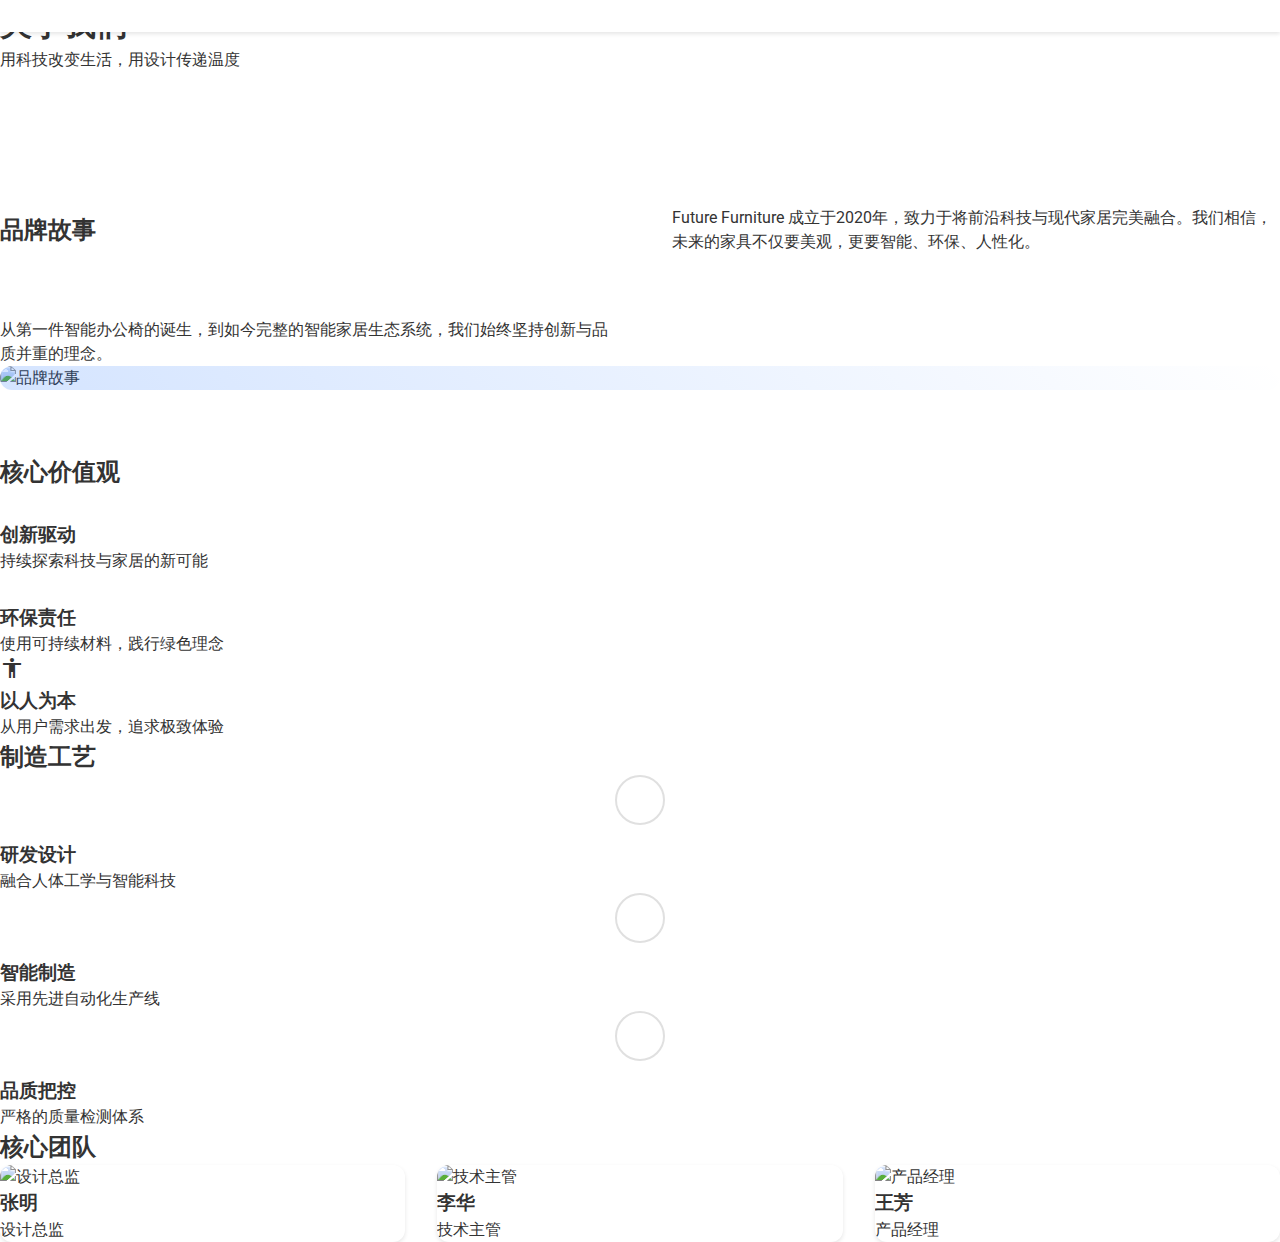
==== commit f43f7cd8: "Add files via upload" ====
--- a/about.html
+++ b/about.html
@@ -1,109 +1,109 @@
-<!DOCTYPE html>
-<html lang="zh">
-<head>
-    <meta charset="UTF-8">
-    <meta name="viewport" content="width=device-width, initial-scale=1.0">
-    <title>关于我们 - Future Furniture</title>
-    <link rel="stylesheet" href="styles.css">
-    <link href="https://fonts.googleapis.com/css2?family=Roboto:wght@300;400;500;700&family=Montserrat:wght@400;500;600&display=swap" rel="stylesheet">
-    <link href="https://fonts.googleapis.com/icon?family=Material+Icons" rel="stylesheet">
-</head>
-<body>
-    <nav class="navbar">
-        <!-- 与其他页面相同的导航栏内容 -->
-    </nav>
-
-    <header class="page-header about-header">
-        <h1>关于我们</h1>
-        <p>用科技改变生活，用设计传递温度</p>
-    </header>
-
-    <main class="about-page">
-        <section class="company-intro">
-            <div class="intro-content">
-                <h2>品牌故事</h2>
-                <p>Future Furniture 成立于2020年，致力于将前沿科技与现代家居完美融合。我们相信，未来的家具不仅要美观，更要智能、环保、人性化。</p>
-                <p>从第一件智能办公椅的诞生，到如今完整的智能家居生态系统，我们始终坚持创新与品质并重的理念。</p>
-            </div>
-            <div class="intro-image">
-                <img src="images/about-story.jpg" alt="品牌故事">
-            </div>
-        </section>
-
-        <section class="values">
-            <h2>核心价值观</h2>
-            <div class="values-grid">
-                <div class="value-card">
-                    <span class="material-icons">psychology</span>
-                    <h3>创新驱动</h3>
-                    <p>持续探索科技与家居的新可能</p>
-                </div>
-                <div class="value-card">
-                    <span class="material-icons">eco</span>
-                    <h3>环保责任</h3>
-                    <p>使用可持续材料，践行绿色理念</p>
-                </div>
-                <div class="value-card">
-                    <span class="material-icons">accessibility</span>
-                    <h3>以人为本</h3>
-                    <p>从用户需求出发，追求极致体验</p>
-                </div>
-            </div>
-        </section>
-
-        <section class="manufacturing">
-            <h2>制造工艺</h2>
-            <div class="process-timeline">
-                <div class="process-step">
-                    <div class="step-icon">
-                        <span class="material-icons">science</span>
-                    </div>
-                    <h3>研发设计</h3>
-                    <p>融合人体工学与智能科技</p>
-                </div>
-                <div class="process-step">
-                    <div class="step-icon">
-                        <span class="material-icons">precision_manufacturing</span>
-                    </div>
-                    <h3>智能制造</h3>
-                    <p>采用先进自动化生产线</p>
-                </div>
-                <div class="process-step">
-                    <div class="step-icon">
-                        <span class="material-icons">verified</span>
-                    </div>
-                    <h3>品质把控</h3>
-                    <p>严格的质量检测体系</p>
-                </div>
-            </div>
-        </section>
-
-        <section class="team">
-            <h2>核心团队</h2>
-            <div class="team-grid">
-                <div class="team-member">
-                    <img src="images/team-1.jpg" alt="设计总监">
-                    <h3>张明</h3>
-                    <p>设计总监</p>
-                </div>
-                <div class="team-member">
-                    <img src="images/team-2.jpg" alt="技术主管">
-                    <h3>李华</h3>
-                    <p>技术主管</p>
-                </div>
-                <div class="team-member">
-                    <img src="images/team-3.jpg" alt="产品经理">
-                    <h3>王芳</h3>
-                    <p>产品经理</p>
-                </div>
-            </div>
-        </section>
-    </main>
-
-    <footer>
-        <!-- 与其他页面相同的页脚内容 -->
-    </footer>
-    
-    <script src="main.js"></script>
-</body>
+<!DOCTYPE html>
+<html lang="zh">
+<head>
+    <meta charset="UTF-8">
+    <meta name="viewport" content="width=device-width, initial-scale=1.0">
+    <title>关于我们 - Future Furniture</title>
+    <link rel="stylesheet" href="styles.css">
+    <link href="https://fonts.googleapis.com/css2?family=Roboto:wght@300;400;500;700&family=Montserrat:wght@400;500;600&display=swap" rel="stylesheet">
+    <link href="https://fonts.googleapis.com/icon?family=Material+Icons" rel="stylesheet">
+</head>
+<body>
+    <nav class="navbar">
+        <!-- 与其他页面相同的导航栏内容 -->
+    </nav>
+
+    <header class="page-header about-header">
+        <h1>关于我们</h1>
+        <p>用科技改变生活，用设计传递温度</p>
+    </header>
+
+    <main class="about-page">
+        <section class="company-intro">
+            <div class="intro-content">
+                <h2>品牌故事</h2>
+                <p>Future Furniture 成立于2020年，致力于将前沿科技与现代家居完美融合。我们相信，未来的家具不仅要美观，更要智能、环保、人性化。</p>
+                <p>从第一件智能办公椅的诞生，到如今完整的智能家居生态系统，我们始终坚持创新与品质并重的理念。</p>
+            </div>
+            <div class="intro-image">
+                <img src="images/about-story.jpg" alt="品牌故事">
+            </div>
+        </section>
+
+        <section class="values">
+            <h2>核心价值观</h2>
+            <div class="values-grid">
+                <div class="value-card">
+                    <span class="material-icons">psychology</span>
+                    <h3>创新驱动</h3>
+                    <p>持续探索科技与家居的新可能</p>
+                </div>
+                <div class="value-card">
+                    <span class="material-icons">eco</span>
+                    <h3>环保责任</h3>
+                    <p>使用可持续材料，践行绿色理念</p>
+                </div>
+                <div class="value-card">
+                    <span class="material-icons">accessibility</span>
+                    <h3>以人为本</h3>
+                    <p>从用户需求出发，追求极致体验</p>
+                </div>
+            </div>
+        </section>
+
+        <section class="manufacturing">
+            <h2>制造工艺</h2>
+            <div class="process-timeline">
+                <div class="process-step">
+                    <div class="step-icon">
+                        <span class="material-icons">science</span>
+                    </div>
+                    <h3>研发设计</h3>
+                    <p>融合人体工学与智能科技</p>
+                </div>
+                <div class="process-step">
+                    <div class="step-icon">
+                        <span class="material-icons">precision_manufacturing</span>
+                    </div>
+                    <h3>智能制造</h3>
+                    <p>采用先进自动化生产线</p>
+                </div>
+                <div class="process-step">
+                    <div class="step-icon">
+                        <span class="material-icons">verified</span>
+                    </div>
+                    <h3>品质把控</h3>
+                    <p>严格的质量检测体系</p>
+                </div>
+            </div>
+        </section>
+
+        <section class="team">
+            <h2>核心团队</h2>
+            <div class="team-grid">
+                <div class="team-member">
+                    <img src="images/team-1.jpg" alt="设计总监">
+                    <h3>张明</h3>
+                    <p>设计总监</p>
+                </div>
+                <div class="team-member">
+                    <img src="images/team-2.jpg" alt="技术主管">
+                    <h3>李华</h3>
+                    <p>技术主管</p>
+                </div>
+                <div class="team-member">
+                    <img src="images/team-3.jpg" alt="产品经理">
+                    <h3>王芳</h3>
+                    <p>产品经理</p>
+                </div>
+            </div>
+        </section>
+    </main>
+
+    <footer>
+        <!-- 与其他页面相同的页脚内容 -->
+    </footer>
+    
+    <script src="main.js"></script>
+</body>
 </html> --- a/styles.css
+++ b/styles.css
@@ -1,3194 +1,4912 @@
-:root {
-    --bg-primary: #121212;
-    --bg-secondary: #1F1F1F;
-    --accent-blue: #2979FF;
-    --accent-orange: #FF8F00;
-    --text-primary: #E0E0E0;
-    --text-secondary: #B0B0B0;
-    --border-color: #333333;
-}
-
-* {
-    margin: 0;
-    padding: 0;
-    box-sizing: border-box;
-}
-
-body {
-    font-family: 'Roboto', sans-serif;
-    background-color: var(--bg-primary);
-    color: var(--text-primary);
-    line-height: 1.6;
-}
-
-/* 导航栏样式 */
-.navbar {
-    background: var(--bg-secondary);
-    padding: 1rem 5%;
-    position: sticky;
-    top: 0;
-    z-index: 1000;
-    box-shadow: 0 2px 10px rgba(0, 0, 0, 0.1);
-}
-
-.nav-container {
-    max-width: 1400px;
-    margin: 0 auto;
-}
-
-.nav-content {
-    display: flex;
-    align-items: center;
-    justify-content: space-between;
-    gap: 2rem;
-}
-
-.logo {
-    font-family: 'Montserrat', sans-serif;
-    font-size: 1.5rem;
-    font-weight: 600;
-    color: var(--text-primary);
-    text-decoration: none;
-    margin-right: 2rem;
-}
-
-.nav-links {
-    display: flex;
-    align-items: center;
-    gap: 2rem;
-    margin: 0;
-    padding: 0;
-    list-style: none;
-}
-
-.nav-links li a {
-    color: var(--text-primary);
-    text-decoration: none;
-    font-weight: 500;
-    padding: 0.5rem 1rem;
-    border-radius: 5px;
-    transition: all 0.3s;
-}
-
-.nav-links li a:hover,
-.nav-links li a.active {
-    background: var(--bg-primary);
-    color: var(--accent-blue);
-}
-
-/* 搜索框样式 */
-.search-box {
-    flex: 0 1 300px;
-    position: relative;
-}
-
-.search-container {
-    display: flex;
-    align-items: center;
-    background: var(--bg-primary);
-    border-radius: 25px;
-    padding: 0.5rem 1rem;
-    transition: all 0.3s;
-}
-
-.search-container input {
-    border: none;
-    background: none;
-    padding: 0.5rem;
-    width: 100%;
-    color: var(--text-primary);
-    outline: none;
-}
-
-.search-btn {
-    background: none;
-    border: none;
-    color: var(--text-secondary);
-    cursor: pointer;
-    padding: 0.5rem;
-}
-
-/* 导航操作区域样式 */
-.nav-actions {
-    display: flex;
-    align-items: center;
-    gap: 1rem;
-}
-
-.cart-icon,
-.user-menu {
-    position: relative;
-}
-
-.cart-icon a,
-.user-menu a {
-    display: flex;
-    align-items: center;
-    justify-content: center;
-    width: 40px;
-    height: 40px;
-    border-radius: 50%;
-    background: var(--bg-primary);
-    color: var(--text-primary);
-    text-decoration: none;
-    transition: all 0.3s;
-}
-
-.cart-icon a:hover,
-.user-menu a:hover {
-    background: var(--accent-blue);
-    color: white;
-    transform: translateY(-2px);
-}
-
-.cart-count {
-    position: absolute;
-    top: -5px;
-    right: -5px;
-    background: var(--accent-blue);
-    color: white;
-    font-size: 0.75rem;
-    min-width: 18px;
-    height: 18px;
-    border-radius: 9px;
-    display: flex;
-    align-items: center;
-    justify-content: center;
-    padding: 0 5px;
-}
-
-/* 导航栏布局 */
-.nav-container {
-    display: flex;
-    align-items: center;
-}
-
-.nav-content {
-    flex: 1;
-    display: flex;
-    align-items: center;
-    justify-content: space-between;
-}
-
-/* 主要内容区域 */
-.hero {
-    height: 80vh;
-    display: flex;
-    flex-direction: column;
-    justify-content: center;
-    align-items: center;
-    text-align: center;
-    padding: 2rem;
-    background: linear-gradient(rgba(18, 18, 18, 0.9), rgba(18, 18, 18, 0.7));
-}
-
-.hero h1 {
-    font-size: 3.5rem;
-    margin-bottom: 1rem;
-    font-family: 'Montserrat', sans-serif;
-}
-
-.hero p {
-    font-size: 1.5rem;
-    color: var(--text-secondary);
-    margin-bottom: 2rem;
-}
-
-/* 按钮样式 */
-.cta-button {
-    background-color: var(--accent-orange);
-    color: white;
-    border: none;
-    padding: 1rem 2rem;
-    border-radius: 30px;
-    font-size: 1.1rem;
-    cursor: pointer;
-    transition: transform 0.3s, box-shadow 0.3s;
-}
-
-.primary-button {
-    background-color: var(--accent-blue);
-    color: white;
-    border: none;
-    padding: 0.8rem 1.5rem;
-    border-radius: 25px;
-    cursor: pointer;
-    transition: transform 0.3s, box-shadow 0.3s;
-}
-
-.cta-button:hover,
-.primary-button:hover {
-    transform: translateY(-2px);
-    box-shadow: 0 5px 15px rgba(0, 0, 0, 0.3);
-}
-
-/* 产品卡片样式 */
-.featured-products {
-    padding: 4rem 5%;
-}
-
-.product-grid {
-    display: grid;
-    grid-template-columns: repeat(auto-fit, minmax(300px, 1fr));
-    gap: 2rem;
-    margin-top: 2rem;
-}
-
-.product-card {
-    background-color: var(--bg-secondary);
-    border-radius: 10px;
-    padding: 1.5rem;
-    transform: translateY(0);
-    transition: transform 0.3s, box-shadow 0.3s;
-}
-
-.product-card:hover {
-    transform: translateY(-5px);
-    box-shadow: 0 5px 15px rgba(0, 0, 0, 0.2);
-}
-
-.product-card img {
-    width: 100%;
-    height: 200px;
-    object-fit: cover;
-    border-radius: 8px;
-    margin-bottom: 1rem;
-}
-
-.product-card h3 {
-    margin-bottom: 0.5rem;
-}
-
-.product-card p {
-    color: var(--text-secondary);
-    margin-bottom: 1rem;
-}
-
-/* 特性区域样式 */
-.features {
-    background-color: var(--bg-secondary);
-    padding: 4rem 5%;
-}
-
-.features-grid {
-    display: grid;
-    grid-template-columns: repeat(auto-fit, minmax(250px, 1fr));
-    gap: 2rem;
-    margin-top: 2rem;
-}
-
-.feature-card {
-    padding: 2rem;
-    border: 1px solid var(--border-color);
-    border-radius: 10px;
-    text-align: center;
-}
-
-/* 页脚样式 */
-footer {
-    background-color: var(--bg-secondary);
-    padding: 3rem 5%;
-    margin-top: 4rem;
-}
-
-.footer-content {
-    display: grid;
-    grid-template-columns: repeat(auto-fit, minmax(200px, 1fr));
-    gap: 2rem;
-}
-
-.footer-section h4 {
-    margin-bottom: 1rem;
-    color: var(--text-primary);
-}
-
-.footer-section p {
-    color: var(--text-secondary);
-}
-
-.social-links {
-    display: flex;
-    gap: 1rem;
-}
-
-.social-links a {
-    color: var(--text-secondary);
-    text-decoration: none;
-    transition: color 0.3s;
-}
-
-.social-links a:hover {
-    color: var(--accent-blue);
-}
-
-/* 响应式设计 */
-@media (max-width: 768px) {
-    .nav-links {
-        display: none;
-        position: fixed;
-        top: 60px; /* 导航栏高度 */
-        left: 0;
-        right: 0;
-        background: var(--bg-secondary);
-        padding: 1rem;
-        flex-direction: column;
-        gap: 1rem;
-        box-shadow: 0 2px 10px rgba(0, 0, 0, 0.1);
-    }
-
-    .nav-links.active {
-        display: flex;
-    }
-
-    .mobile-menu-btn {
-        display: block;
-        background: none;
-        border: none;
-        color: var(--text-primary);
-        cursor: pointer;
-    }
-    
-    .hero h1 {
-        font-size: 2.5rem;
-    }
-    
-    .hero p {
-        font-size: 1.2rem;
-    }
-}
-
-/* 产品分类页样式 */
-.category-page {
-    display: grid;
-    grid-template-columns: 250px 1fr;
-    gap: 2rem;
-    padding: 2rem 5%;
-}
-
-.filters-section {
-    background-color: var(--bg-secondary);
-    padding: 1.5rem;
-    border-radius: 10px;
-    height: fit-content;
-}
-
-.filter-group {
-    margin-bottom: 1.5rem;
-    padding-bottom: 1.5rem;
-    border-bottom: 1px solid var(--border-color);
-}
-
-.filter-group h3 {
-    margin-bottom: 1rem;
-    font-size: 1.1rem;
-}
-
-.filter-group label {
-    display: block;
-    margin: 0.5rem 0;
-    color: var(--text-secondary);
-    cursor: pointer;
-}
-
-.price-range {
-    padding: 0 0.5rem;
-}
-
-.price-slider {
-    width: 100%;
-    margin: 1rem 0;
-}
-
-.price-inputs {
-    display: flex;
-    gap: 0.5rem;
-    align-items: center;
-}
-
-.price-inputs input {
-    width: 80px;
-    padding: 0.5rem;
-    background: var(--bg-primary);
-    border: 1px solid var(--border-color);
-    border-radius: 5px;
-    color: var(--text-primary);
-}
-
-.color-options {
-    display: flex;
-    gap: 0.5rem;
-    flex-wrap: wrap;
-}
-
-.color-option {
-    width: 30px;
-    height: 30px;
-    border-radius: 50%;
-    cursor: pointer;
-    border: 2px solid var(--border-color);
-    transition: transform 0.2s;
-}
-
-.color-option:hover {
-    transform: scale(1.1);
-}
-
-.products-header {
-    display: flex;
-    justify-content: space-between;
-    align-items: center;
-    margin-bottom: 2rem;
-}
-
-.sort-options select {
-    padding: 0.5rem 1rem;
-    background: var(--bg-secondary);
-    border: 1px solid var(--border-color);
-    color: var(--text-primary);
-    border-radius: 5px;
-    cursor: pointer;
-}
-
-.pagination {
-    display: flex;
-    justify-content: center;
-    align-items: center;
-    gap: 1rem;
-    margin-top: 2rem;
-}
-
-.page-numbers {
-    display: flex;
-    gap: 0.5rem;
-}
-
-.page-numbers span {
-    width: 35px;
-    height: 35px;
-    display: flex;
-    align-items: center;
-    justify-content: center;
-    border-radius: 50%;
-    cursor: pointer;
-    transition: background-color 0.3s;
-}
-
-.page-numbers span.active {
-    background-color: var(--accent-blue);
-    color: white;
-}
-
-/* 响应式设计补充 */
-@media (max-width: 768px) {
-    .category-page {
-        grid-template-columns: 1fr;
-    }
-    
-    .mobile-menu-btn {
-        display: block;
-    }
-    
-    .filters-section {
-        position: fixed;
-        left: -100%;
-        top: 0;
-        height: 100vh;
-        width: 80%;
-        z-index: 1000;
-        transition: left 0.3s;
-    }
-    
-    .filters-section.active {
-        left: 0;
-    }
-}
-
-/* 购物车图标样式 */
-.cart-icon {
-    position: relative;
-}
-
-.cart-count {
-    position: absolute;
-    top: -8px;
-    right: -8px;
-    background: var(--accent-orange);
-    color: white;
-    border-radius: 50%;
-    width: 20px;
-    height: 20px;
-    display: flex;
-    align-items: center;
-    justify-content: center;
-    font-size: 0.8rem;
-}
-
-/* 产品详情页样式 */
-.product-detail {
-    display: grid;
-    grid-template-columns: 1fr 1fr;
-    gap: 3rem;
-    padding: 2rem 5%;
-    margin-top: 2rem;
-}
-
-.product-gallery {
-    position: sticky;
-    top: 2rem;
-}
-
-.main-image {
-    width: 100%;
-    border-radius: 10px;
-    overflow: hidden;
-    margin-bottom: 1rem;
-}
-
-.main-image img {
-    width: 100%;
-    height: auto;
-    object-fit: cover;
-}
-
-.thumbnail-list {
-    display: flex;
-    gap: 1rem;
-    margin-top: 1rem;
-}
-
-.thumbnail-list img {
-    width: 80px;
-    height: 80px;
-    object-fit: cover;
-    border-radius: 5px;
-    cursor: pointer;
-    opacity: 0.7;
-    transition: opacity 0.3s;
-}
-
-.thumbnail-list img.active,
-.thumbnail-list img:hover {
-    opacity: 1;
-}
-
-.product-info h1 {
-    font-size: 2.5rem;
-    margin-bottom: 1rem;
-}
-
-.price {
-    font-size: 2rem;
-    color: var(--accent-blue);
-    margin-bottom: 2rem;
-}
-
-.color-selection,
-.quantity-selector {
-    margin-bottom: 2rem;
-}
-
-.quantity-controls {
-    display: flex;
-    align-items: center;
-    gap: 1rem;
-}
-
-.quantity-controls button {
-    width: 40px;
-    height: 40px;
-    border: 1px solid var(--border-color);
-    background: var(--bg-secondary);
-    color: var(--text-primary);
-    border-radius: 5px;
-    cursor: pointer;
-}
-
-.quantity-controls input {
-    width: 60px;
-    height: 40px;
-    text-align: center;
-    border: 1px solid var(--border-color);
-    background: var(--bg-secondary);
-    color: var(--text-primary);
-    border-radius: 5px;
-}
-
-.product-actions {
-    display: flex;
-    gap: 1rem;
-    margin-bottom: 2rem;
-}
-
-.product-actions button {
-    flex: 1;
-    padding: 1rem;
-}
-
-.product-description ul {
-    list-style: none;
-    padding: 0;
-}
-
-.product-description li {
-    margin-bottom: 0.5rem;
-    padding-left: 1.5rem;
-    position: relative;
-}
-
-.product-description li::before {
-    content: "•";
-    position: absolute;
-    left: 0;
-    color: var(--accent-blue);
-}
-
-/* 产品详情标签页 */
-.product-details-tabs {
-    padding: 2rem 5%;
-    margin-top: 3rem;
-}
-
-.tabs {
-    display: flex;
-    gap: 1rem;
-    border-bottom: 1px solid var(--border-color);
-    margin-bottom: 2rem;
-}
-
-.tab {
-    padding: 1rem 2rem;
-    background: none;
-    border: none;
-    color: var(--text-secondary);
-    cursor: pointer;
-    position: relative;
-}
-
-.tab.active {
-    color: var(--accent-blue);
-}
-
-.tab.active::after {
-    content: "";
-    position: absolute;
-    bottom: -1px;
-    left: 0;
-    width: 100%;
-    height: 2px;
-    background: var(--accent-blue);
-}
-
-.tab-content {
-    display: none;
-    padding: 2rem 0;
-}
-
-.tab-content.active {
-    display: block;
-}
-
-/* 响应式设计补充 */
-@media (max-width: 768px) {
-    .product-detail {
-        grid-template-columns: 1fr;
-    }
-
-    .product-gallery {
-        position: static;
-    }
-
-    .product-actions {
-        flex-direction: column;
-    }
-}
-
-/* 关于我们页面样式 */
-.page-header {
-    height: 40vh;
-    display: flex;
-    flex-direction: column;
-    justify-content: center;
-    align-items: center;
-    text-align: center;
-    background: linear-gradient(rgba(18, 18, 18, 0.8), rgba(18, 18, 18, 0.6));
-    background-size: cover;
-    background-position: center;
-}
-
-.about-header {
-    background-image: url('images/about-banner.jpg');
-}
-
-.page-header h1 {
-    font-size: 3rem;
-    margin-bottom: 1rem;
-}
-
-.page-header p {
-    font-size: 1.2rem;
-    color: var(--text-secondary);
-}
-
-.about-page section {
-    padding: 4rem 5%;
-}
-
-.company-intro {
-    display: grid;
-    grid-template-columns: 1fr 1fr;
-    gap: 3rem;
-    align-items: center;
-}
-
-.intro-content h2 {
-    margin-bottom: 2rem;
-}
-
-.intro-content p {
-    margin-bottom: 1rem;
-    line-height: 1.8;
-}
-
-.intro-image img {
-    width: 100%;
-    border-radius: 10px;
-}
-
-.values-grid {
-    display: grid;
-    grid-template-columns: repeat(auto-fit, minmax(250px, 1fr));
-    gap: 2rem;
-    margin-top: 3rem;
-}
-
-.value-card {
-    text-align: center;
-    padding: 2rem;
-    background: var(--bg-secondary);
-    border-radius: 10px;
-    transition: transform 0.3s;
-}
-
-.value-card:hover {
-    transform: translateY(-5px);
-}
-
-.value-card .material-icons {
-    font-size: 3rem;
-    color: var(--accent-blue);
-    margin-bottom: 1rem;
-}
-
-.process-timeline {
-    display: grid;
-    grid-template-columns: repeat(auto-fit, minmax(200px, 1fr));
-    gap: 2rem;
-    margin-top: 3rem;
-    position: relative;
-}
-
-.process-step {
-    text-align: center;
-    position: relative;
-}
-
-.step-icon {
-    width: 80px;
-    height: 80px;
-    margin: 0 auto 1rem;
-    background: var(--bg-secondary);
-    border-radius: 50%;
-    display: flex;
-    align-items: center;
-    justify-content: center;
-}
-
-.step-icon .material-icons {
-    font-size: 2rem;
-    color: var(--accent-blue);
-}
-
-.team-grid {
-    display: grid;
-    grid-template-columns: repeat(auto-fit, minmax(250px, 1fr));
-    gap: 2rem;
-    margin-top: 3rem;
-}
-
-.team-member {
-    text-align: center;
-}
-
-.team-member img {
-    width: 200px;
-    height: 200px;
-    border-radius: 50%;
-    margin-bottom: 1rem;
-    object-fit: cover;
-}
-
-/* 响应式设计补充 */
-@media (max-width: 768px) {
-    .company-intro {
-        grid-template-columns: 1fr;
-    }
-
-    .page-header h1 {
-        font-size: 2rem;
-    }
-
-    .process-timeline::before {
-        display: none;
-    }
-}
-
-/* 联系我们页面样式 */
-.contact-header {
-    background-image: url('images/contact-banner.jpg');
-}
-
-.contact-info-section {
-    padding: 4rem 5%;
-    background: var(--bg-secondary);
-}
-
-.contact-methods {
-    display: grid;
-    grid-template-columns: repeat(auto-fit, minmax(250px, 1fr));
-    gap: 2rem;
-    max-width: 1200px;
-    margin: 0 auto;
-}
-
-.contact-method {
-    text-align: center;
-    padding: 2rem;
-    background: var(--bg-primary);
-    border-radius: 10px;
-    transition: transform 0.3s;
-}
-
-.contact-method:hover {
-    transform: translateY(-5px);
-}
-
-.contact-method .material-icons {
-    font-size: 3rem;
-    color: var(--accent-blue);
-    margin-bottom: 1rem;
-}
-
-.contact-form-section {
-    padding: 4rem 5%;
-}
-
-.contact-container {
-    display: grid;
-    grid-template-columns: 1fr 1fr;
-    gap: 3rem;
-    max-width: 1200px;
-    margin: 0 auto;
-}
-
-.form-wrapper {
-    background: var(--bg-secondary);
-    padding: 2rem;
-    border-radius: 10px;
-}
-
-.contact-form {
-    display: grid;
-    gap: 1.5rem;
-}
-
-.form-group {
-    display: flex;
-    flex-direction: column;
-    gap: 0.5rem;
-}
-
-.form-group label {
-    color: var(--text-secondary);
-}
-
-.form-group input,
-.form-group select,
-.form-group textarea {
-    padding: 0.8rem;
-    background: var(--bg-primary);
-    border: 1px solid var(--border-color);
-    border-radius: 5px;
-    color: var(--text-primary);
-}
-
-.submit-button {
-    background: var(--accent-blue);
-    color: white;
-    padding: 1rem;
-    border: none;
-    border-radius: 5px;
-    cursor: pointer;
-    transition: background-color 0.3s;
-}
-
-.submit-button:hover {
-    background-color: #1565C0;
-}
-
-.map-wrapper {
-    background: var(--bg-secondary);
-    padding: 2rem;
-    border-radius: 10px;
-}
-
-.contact-map {
-    height: 400px;
-    border-radius: 5px;
-    overflow: hidden;
-}
-
-.faq-section {
-    padding: 4rem 5%;
-    background: var(--bg-secondary);
-}
-
-.faq-grid {
-    display: grid;
-    grid-template-columns: repeat(auto-fit, minmax(300px, 1fr));
-    gap: 2rem;
-    max-width: 1200px;
-    margin: 2rem auto 0;
-}
-
-.faq-item {
-    background: var(--bg-primary);
-    padding: 2rem;
-    border-radius: 10px;
-}
-
-.faq-item h3 {
-    color: var(--accent-blue);
-    margin-bottom: 1rem;
-}
-
-/* 响应式设计补充 */
-@media (max-width: 768px) {
-    .contact-container {
-        grid-template-columns: 1fr;
-    }
-    
-    .contact-method {
-        padding: 1.5rem;
-    }
-}
-
-/* 购物车页面样式 */
-.cart-page {
-    padding: 2rem 5%;
-}
-
-.cart-page h1 {
-    margin-bottom: 2rem;
-}
-
-.cart-container {
-    display: grid;
-    grid-template-columns: 2fr 1fr;
-    gap: 2rem;
-}
-
-.cart-items {
-    background: var(--bg-secondary);
-    border-radius: 10px;
-    padding: 1.5rem;
-}
-
-.cart-item {
-    display: grid;
-    grid-template-columns: auto 1fr auto auto auto;
-    gap: 1.5rem;
-    align-items: center;
-    padding: 1rem;
-    border-bottom: 1px solid var(--border-color);
-}
-
-.cart-item:last-child {
-    border-bottom: none;
-}
-
-.cart-item img {
-    width: 100px;
-    height: 100px;
-    object-fit: cover;
-    border-radius: 5px;
-}
-
-.item-details h3 {
-    margin-bottom: 0.5rem;
-}
-
-.item-color {
-    color: var(--text-secondary);
-}
-
-.item-price {
-    font-size: 1.2rem;
-    color: var(--accent-blue);
-}
-
-.remove-item {
-    background: none;
-    border: none;
-    color: var(--text-secondary);
-    cursor: pointer;
-    transition: color 0.3s;
-}
-
-.remove-item:hover {
-    color: #ff4444;
-}
-
-.cart-summary {
-    background: var(--bg-secondary);
-    border-radius: 10px;
-    padding: 1.5rem;
-    height: fit-content;
-    position: sticky;
-    top: 2rem;
-}
-
-.summary-item {
-    display: flex;
-    justify-content: space-between;
-    margin: 1rem 0;
-    color: var(--text-secondary);
-}
-
-.coupon-input {
-    display: flex;
-    gap: 0.5rem;
-    margin: 1.5rem 0;
-}
-
-.coupon-input input {
-    flex: 1;
-    padding: 0.8rem;
-    background: var(--bg-primary);
-    border: 1px solid var(--border-color);
-    border-radius: 5px;
-    color: var(--text-primary);
-}
-
-.apply-coupon {
-    padding: 0.8rem 1.5rem;
-    background: var(--bg-primary);
-    border: 1px solid var(--border-color);
-    color: var(--text-primary);
-    border-radius: 5px;
-    cursor: pointer;
-}
-
-.summary-total {
-    display: flex;
-    justify-content: space-between;
-    margin: 1.5rem 0;
-    font-size: 1.2rem;
-    font-weight: bold;
-}
-
-.checkout-button {
-    width: 100%;
-    padding: 1rem;
-    background: var(--accent-orange);
-    color: white;
-    border: none;
-    border-radius: 5px;
-    margin-bottom: 1rem;
-    cursor: pointer;
-    transition: background-color 0.3s;
-}
-
-.continue-shopping {
-    width: 100%;
-    padding: 1rem;
-    background: var(--bg-primary);
-    color: var(--text-primary);
-    border: 1px solid var(--border-color);
-    border-radius: 5px;
-    cursor: pointer;
-}
-
-.recommended-products {
-    margin-top: 4rem;
-}
-
-/* 响应式设计补充 */
-@media (max-width: 768px) {
-    .cart-container {
-        grid-template-columns: 1fr;
-    }
-
-    .cart-item {
-        grid-template-columns: auto 1fr auto;
-        gap: 1rem;
-    }
-
-    .cart-item img {
-        width: 80px;
-        height: 80px;
-    }
-
-    .quantity-controls {
-        grid-column: 2;
-    }
-
-    .item-price {
-        grid-column: 3;
-    }
-
-    .remove-item {
-        grid-column: 3;
-        justify-self: end;
-    }
-}
-
-/* 结账页面样式 */
-.checkout-page {
-    padding: 2rem 5%;
-    background: var(--bg-primary);
-}
-
-.checkout-container {
-    display: grid;
-    grid-template-columns: 2fr 1fr;
-    gap: 2rem;
-    max-width: 1400px;
-    margin: 0 auto;
-}
-
-.checkout-steps {
-    display: flex;
-    justify-content: space-between;
-    margin-bottom: 2rem;
-    padding: 1rem 0;
-    border-bottom: 1px solid var(--border-color);
-}
-
-.step {
-    display: flex;
-    align-items: center;
-    gap: 0.5rem;
-    color: var(--text-secondary);
-}
-
-.step.active {
-    color: var(--accent-blue);
-}
-
-.step-number {
-    width: 30px;
-    height: 30px;
-    border-radius: 50%;
-    background: var(--bg-secondary);
-    display: flex;
-    align-items: center;
-    justify-content: center;
-}
-
-.step.active .step-number {
-    background: var(--accent-blue);
-    color: white;
-}
-
-.checkout-form {
-    background: var(--bg-secondary);
-    padding: 2rem;
-    border-radius: 10px;
-    margin-bottom: 2rem;
-}
-
-.payment-options {
-    display: grid;
-    grid-template-columns: repeat(auto-fit, minmax(200px, 1fr));
-    gap: 1rem;
-    margin: 2rem 0;
-}
-
-.payment-option {
-    display: flex;
-    align-items: center;
-    gap: 1rem;
-    padding: 1rem;
-    border: 1px solid var(--border-color);
-    border-radius: 5px;
-    cursor: pointer;
-    transition: border-color 0.3s;
-}
-
-.payment-option:hover {
-    border-color: var(--accent-blue);
-}
-
-.payment-option input[type="radio"] {
-    display: none;
-}
-
-.payment-option img {
-    height: 30px;
-    object-fit: contain;
-}
-
-.payment-option input[type="radio"]:checked + img + span {
-    color: var(--accent-blue);
-}
-
-.confirmation-details {
-    background: var(--bg-secondary);
-    padding: 2rem;
-    border-radius: 10px;
-    margin: 2rem 0;
-}
-
-.confirmation-details h3 {
-    margin-bottom: 1rem;
-    color: var(--accent-blue);
-}
-
-.submit-order-btn {
-    width: 100%;
-    padding: 1rem;
-    background: var(--accent-orange);
-    color: white;
-    border: none;
-    border-radius: 5px;
-    cursor: pointer;
-    font-size: 1.1rem;
-    transition: background-color 0.3s;
-}
-
-.submit-order-btn:hover {
-    background-color: #F57C00;
-}
-
-.order-summary-sidebar {
-    background: var(--bg-secondary);
-    padding: 2rem;
-    border-radius: 10px;
-    height: fit-content;
-    position: sticky;
-    top: 2rem;
-}
-
-/* 响应式设计补充 */
-@media (max-width: 768px) {
-    .checkout-container {
-        grid-template-columns: 1fr;
-    }
-
-    .checkout-steps {
-        flex-direction: column;
-        gap: 1rem;
-    }
-
-    .payment-options {
-        grid-template-columns: 1fr;
-    }
-}
-
-/* 订单成功页面样式 */
-.success-page {
-    padding: 4rem 5%;
-    background: var(--bg-primary);
-}
-
-.success-container {
-    max-width: 800px;
-    margin: 0 auto;
-    text-align: center;
-}
-
-.success-animation {
-    margin-bottom: 2rem;
-    animation: scaleIn 0.5s ease-out;
-}
-
-.success-icon {
-    font-size: 5rem;
-    color: #4CAF50;
-    animation: checkmark 0.8s ease-in-out forwards;
-}
-
-@keyframes scaleIn {
-    0% {
-        transform: scale(0);
-        opacity: 0;
-    }
-    100% {
-        transform: scale(1);
-        opacity: 1;
-    }
-}
-
-@keyframes checkmark {
-    0% {
-        transform: scale(0);
-        opacity: 0;
-    }
-    50% {
-        transform: scale(1.2);
-    }
-    100% {
-        transform: scale(1);
-        opacity: 1;
-    }
-}
-
-.order-number {
-    color: var(--text-secondary);
-    margin-bottom: 3rem;
-}
-
-.order-details {
-    background: var(--bg-secondary);
-    padding: 2rem;
-    border-radius: 10px;
-    margin-bottom: 3rem;
-}
-
-.info-grid {
-    display: grid;
-    grid-template-columns: 1fr 1fr;
-    gap: 2rem;
-    text-align: left;
-    margin-top: 1.5rem;
-}
-
-.info-item h3 {
-    color: var(--accent-blue);
-    margin-bottom: 1rem;
-}
-
-.info-item p {
-    margin-bottom: 0.5rem;
-    color: var(--text-secondary);
-}
-
-.delivery-timeline {
-    position: relative;
-    margin: 3rem 0;
-    padding: 0 1rem;
-}
-
-.timeline-item {
-    display: flex;
-    gap: 2rem;
-    position: relative;
-    padding-bottom: 2rem;
-}
-
-.timeline-item:not(:last-child)::after {
-    content: '';
-    position: absolute;
-    left: 15px;
-    top: 30px;
-    bottom: 0;
-    width: 2px;
-    background: var(--border-color);
-}
-
-.timeline-dot {
-    width: 30px;
-    height: 30px;
-    background: var(--bg-secondary);
-    border: 2px solid var(--border-color);
-    border-radius: 50%;
-    flex-shrink: 0;
-}
-
-.timeline-item.active .timeline-dot {
-    background: var(--accent-blue);
-    border-color: var(--accent-blue);
-}
-
-.timeline-content {
-    text-align: left;
-}
-
-.timeline-content h4 {
-    margin-bottom: 0.5rem;
-}
-
-.timeline-content time {
-    color: var(--text-secondary);
-    font-size: 0.9rem;
-}
-
-.action-buttons {
-    display: flex;
-    gap: 1rem;
-    justify-content: center;
-    margin: 3rem 0;
-}
-
-.action-buttons a {
-    padding: 1rem 2rem;
-    border-radius: 5px;
-    text-decoration: none;
-    transition: transform 0.3s, background-color 0.3s;
-}
-
-.continue-shopping {
-    background: var(--bg-secondary);
-    color: var(--text-primary);
-    border: 1px solid var(--border-color);
-}
-
-.view-order {
-    background: var(--accent-blue);
-    color: white;
-}
-
-.action-buttons a:hover {
-    transform: translateY(-2px);
-}
-
-.customer-service {
-    margin-top: 3rem;
-    padding: 2rem;
-    background: var(--bg-secondary);
-    border-radius: 10px;
-}
-
-.service-phone {
-    color: var(--accent-blue);
-    font-size: 1.2rem;
-    margin: 1rem 0;
-}
-
-/* 响应式设计补充 */
-@media (max-width: 768px) {
-    .info-grid {
-        grid-template-columns: 1fr;
-    }
-
-    .action-buttons {
-        flex-direction: column;
-    }
-
-    .timeline-item {
-        gap: 1rem;
-    }
-}
-
-/* 用户中心样式 */
-.user-center {
-    padding: 2rem 5%;
-    background: var(--bg-primary);
-}
-
-.user-container {
-    display: grid;
-    grid-template-columns: 250px 1fr;
-    gap: 2rem;
-    max-width: 1400px;
-    margin: 0 auto;
-}
-
-/* 侧边栏样式 */
-.user-sidebar {
-    background: var(--bg-secondary);
-    border-radius: 10px;
-    padding: 2rem;
-    height: fit-content;
-    position: sticky;
-    top: 2rem;
-}
-
-.user-info {
-    text-align: center;
-    margin-bottom: 2rem;
-    padding-bottom: 2rem;
-    border-bottom: 1px solid var(--border-color);
-}
-
-.user-avatar {
-    width: 100px;
-    height: 100px;
-    margin: 0 auto 1rem;
-}
-
-.user-avatar img {
-    width: 100%;
-    height: 100%;
-    border-radius: 50%;
-    object-fit: cover;
-}
-
-.user-nav {
-    display: flex;
-    flex-direction: column;
-    gap: 0.5rem;
-}
-
-.user-nav a {
-    display: flex;
-    align-items: center;
-    gap: 1rem;
-    padding: 1rem;
-    color: var(--text-secondary);
-    text-decoration: none;
-    border-radius: 5px;
-    transition: background-color 0.3s;
-}
-
-.user-nav a:hover,
-.user-nav a.active {
-    background: var(--bg-primary);
-    color: var(--accent-blue);
-}
-
-/* 主要内容区域样式 */
-.content-section {
-    display: none;
-    background: var(--bg-secondary);
-    border-radius: 10px;
-    padding: 2rem;
-}
-
-.content-section.active {
-    display: block;
-}
-
-.order-tabs {
-    display: flex;
-    gap: 1rem;
-    margin-bottom: 2rem;
-    border-bottom: 1px solid var(--border-color);
-    padding-bottom: 1rem;
-}
-
-.order-tabs .tab {
-    padding: 0.5rem 1rem;
-    background: none;
-    border: none;
-    color: var(--text-secondary);
-    cursor: pointer;
-    position: relative;
-}
-
-.order-tabs .tab.active {
-    color: var(--accent-blue);
-}
-
-.order-tabs .tab.active::after {
-    content: '';
-    position: absolute;
-    bottom: -1rem;
-    left: 0;
-    width: 100%;
-    height: 2px;
-    background: var(--accent-blue);
-}
-
-.order-item {
-    background: var(--bg-primary);
-    border-radius: 10px;
-    padding: 1.5rem;
-    margin-bottom: 1rem;
-}
-
-.order-header {
-    display: flex;
-    justify-content: space-between;
-    margin-bottom: 1rem;
-    padding-bottom: 1rem;
-    border-bottom: 1px solid var(--border-color);
-}
-
-.order-product {
-    display: grid;
-    grid-template-columns: auto 1fr;
-    gap: 1rem;
-    align-items: center;
-}
-
-.order-product img {
-    width: 80px;
-    height: 80px;
-    object-fit: cover;
-    border-radius: 5px;
-}
-
-.order-footer {
-    display: flex;
-    justify-content: space-between;
-    align-items: center;
-    margin-top: 1rem;
-    padding-top: 1rem;
-    border-top: 1px solid var(--border-color);
-}
-
-.order-actions {
-    display: flex;
-    gap: 1rem;
-}
-
-/* 个人信息表单样式 */
-.profile-form {
-    max-width: 600px;
-}
-
-.avatar-upload {
-    display: flex;
-    align-items: center;
-    gap: 2rem;
-}
-
-.avatar-upload img {
-    width: 100px;
-    height: 100px;
-    border-radius: 50%;
-    object-fit: cover;
-}
-
-.upload-btn,
-.verify-btn {
-    padding: 0.5rem 1rem;
-    background: var(--bg-primary);
-    border: 1px solid var(--border-color);
-    color: var(--text-primary);
-    border-radius: 5px;
-    cursor: pointer;
-}
-
-.save-btn {
-    width: 100%;
-    padding: 1rem;
-    background: var(--accent-blue);
-    color: white;
-    border: none;
-    border-radius: 5px;
-    margin-top: 2rem;
-    cursor: pointer;
-}
-
-/* 地址管理样式 */
-.add-address-btn {
-    display: flex;
-    align-items: center;
-    gap: 0.5rem;
-    padding: 1rem;
-    background: var(--bg-primary);
-    border: 1px solid var(--border-color);
-    color: var(--text-primary);
-    border-radius: 5px;
-    margin-bottom: 2rem;
-    cursor: pointer;
-}
-
-.address-item {
-    display: flex;
-    justify-content: space-between;
-    align-items: center;
-    background: var(--bg-primary);
-    padding: 1.5rem;
-    border-radius: 10px;
-    margin-bottom: 1rem;
-}
-
-.default-tag {
-    display: inline-block;
-    padding: 0.2rem 0.5rem;
-    background: var(--accent-blue);
-    color: white;
-    border-radius: 3px;
-    font-size: 0.8rem;
-    margin-top: 0.5rem;
-}
-
-.address-actions {
-    display: flex;
-    gap: 1rem;
-}
-
-/* 响应式设计补充 */
-@media (max-width: 768px) {
-    .user-container {
-        grid-template-columns: 1fr;
-    }
-
-    .user-sidebar {
-        position: static;
-        margin-bottom: 2rem;
-    }
-
-    .order-product {
-        grid-template-columns: auto 1fr;
-    }
-
-    .order-footer {
-        flex-direction: column;
-        gap: 1rem;
-    }
-}
-
-/* 登录页面样式 */
-.auth-page {
-    min-height: calc(100vh - 200px);
-    padding: 4rem 5%;
-    background: var(--bg-primary);
-    display: flex;
-    align-items: center;
-    justify-content: center;
-}
-
-.auth-container {
-    width: 100%;
-    max-width: 400px;
-}
-
-.auth-box {
-    background: var(--bg-secondary);
-    padding: 2rem;
-    border-radius: 10px;
-    box-shadow: 0 4px 6px rgba(0, 0, 0, 0.1);
-}
-
-.auth-box h1 {
-    text-align: center;
-    margin-bottom: 2rem;
-}
-
-.auth-methods {
-    display: flex;
-    gap: 1rem;
-    margin-bottom: 2rem;
-}
-
-.auth-method {
-    flex: 1;
-    padding: 0.8rem;
-    background: var(--bg-primary);
-    border: 1px solid var(--border-color);
-    color: var(--text-secondary);
-    border-radius: 5px;
-    cursor: pointer;
-    transition: all 0.3s;
-}
-
-.auth-method.active {
-    background: var(--accent-blue);
-    color: white;
-    border-color: var(--accent-blue);
-}
-
-.auth-form {
-    display: none;
-}
-
-.auth-form.active {
-    display: block;
-}
-
-.input-group {
-    display: flex;
-    gap: 1rem;
-}
-
-.verify-code-btn {
-    padding: 0 1rem;
-    background: var(--bg-primary);
-    border: 1px solid var(--border-color);
-    color: var(--text-primary);
-    border-radius: 5px;
-    white-space: nowrap;
-    cursor: pointer;
-}
-
-.password-input {
-    position: relative;
-}
-
-.toggle-password {
-    position: absolute;
-    right: 0.5rem;
-    top: 50%;
-    transform: translateY(-50%);
-    background: none;
-    border: none;
-    color: var(--text-secondary);
-    cursor: pointer;
-}
-
-.forgot-password {
-    display: block;
-    text-align: right;
-    color: var(--accent-blue);
-    text-decoration: none;
-    font-size: 0.9rem;
-    margin-top: 0.5rem;
-}
-
-.submit-btn {
-    width: 100%;
-    padding: 1rem;
-    background: var(--accent-blue);
-    color: white;
-    border: none;
-    border-radius: 5px;
-    margin: 1.5rem 0;
-    cursor: pointer;
-    transition: background-color 0.3s;
-}
-
-.submit-btn:hover {
-    background-color: #1565C0;
-}
-
-.auth-divider {
-    position: relative;
-    text-align: center;
-    margin: 2rem 0;
-}
-
-.auth-divider::before,
-.auth-divider::after {
-    content: '';
-    position: absolute;
-    top: 50%;
-    width: calc(50% - 30px);
-    height: 1px;
-    background: var(--border-color);
-}
-
-.auth-divider::before {
-    left: 0;
-}
-
-.auth-divider::after {
-    right: 0;
-}
-
-.auth-divider span {
-    background: var(--bg-secondary);
-    padding: 0 1rem;
-    color: var(--text-secondary);
-}
-
-.social-login {
-    display: grid;
-    gap: 1rem;
-    margin-bottom: 2rem;
-}
-
-.social-btn {
-    display: flex;
-    align-items: center;
-    justify-content: center;
-    gap: 0.5rem;
-    padding: 0.8rem;
-    background: var(--bg-primary);
-    border: 1px solid var(--border-color);
-    color: var(--text-primary);
-    border-radius: 5px;
-    cursor: pointer;
-    transition: background-color 0.3s;
-}
-
-.social-btn img {
-    width: 24px;
-    height: 24px;
-}
-
-.social-btn:hover {
-    background-color: var(--bg-secondary);
-}
-
-.auth-footer {
-    text-align: center;
-}
-
-.auth-footer a {
-    color: var(--accent-blue);
-    text-decoration: none;
-}
-
-.agreement {
-    margin-top: 1rem;
-    font-size: 0.9rem;
-    color: var(--text-secondary);
-}
-
-/* 响应式设计补充 */
-@media (max-width: 768px) {
-    .auth-page {
-        padding: 2rem 1rem;
-    }
-
-    .input-group {
-        flex-direction: column;
-    }
-
-    .verify-code-btn {
-        width: 100%;
-    }
-}
-
-/* 注册页面特定样式 */
-.register-box {
-    max-width: 450px;
-}
-
-.password-strength {
-    margin-top: 0.5rem;
-}
-
-.strength-bar {
-    height: 4px;
-    background-color: var(--border-color);
-    border-radius: 2px;
-    overflow: hidden;
-    margin-bottom: 0.25rem;
-}
-
-.strength-level {
-    height: 100%;
-    width: 0;
-    transition: all 0.3s;
-}
-
-.strength-text {
-    font-size: 0.8rem;
-    color: var(--text-secondary);
-}
-
-.error-message {
-    display: block;
-    color: #ff4444;
-    font-size: 0.8rem;
-    margin-top: 0.25rem;
-    min-height: 1rem;
-}
-
-.form-group label a.link {
-    color: var(--accent-blue);
-    text-decoration: none;
-}
-
-.form-group label a.link:hover {
-    text-decoration: underline;
-}
-
-/* 表单验证样式 */
-input:invalid {
-    border-color: #ff4444;
-}
-
-input:valid {
-    border-color: #00C851;
-}
-
-/* 仅在用户交互后显示验证样式 */
-input:placeholder-shown {
-    border-color: var(--border-color);
-}
-
-/* 首页特定样式 */
-
-/* Hero 轮播图样式 */
-.hero-slider {
-    position: relative;
-    height: 80vh;
-    overflow: hidden;
-}
-
-.slide {
-    position: absolute;
-    top: 0;
-    left: 0;
-    width: 100%;
-    height: 100%;
-    opacity: 0;
-    transition: opacity 0.5s ease-in-out;
-    display: flex;
-    align-items: center;
-}
-
-.slide.active {
-    opacity: 1;
-}
-
-.slide img {
-    position: absolute;
-    width: 100%;
-    height: 100%;
-    object-fit: cover;
-    z-index: -1;
-}
-
-.slide-content {
-    position: relative;
-    padding: 2rem 5%;
-    color: white;
-    text-align: center;
-    background: linear-gradient(rgba(0,0,0,0.5), rgba(0,0,0,0.3));
-    width: 100%;
-}
-
-.slider-controls {
-    position: absolute;
-    bottom: 2rem;
-    left: 0;
-    right: 0;
-    display: flex;
-    justify-content: center;
-    align-items: center;
-    gap: 1rem;
-}
-
-.prev-slide,
-.next-slide {
-    background: rgba(0,0,0,0.5);
-    color: white;
-    border: none;
-    border-radius: 50%;
-    width: 40px;
-    height: 40px;
-    cursor: pointer;
-    transition: background-color 0.3s;
-}
-
-.slide-dots {
-    display: flex;
-    gap: 0.5rem;
-}
-
-.dot {
-    width: 10px;
-    height: 10px;
-    border-radius: 50%;
-    background: rgba(255,255,255,0.5);
-    cursor: pointer;
-}
-
-.dot.active {
-    background: white;
-}
-
-/* 分类预览样式 */
-.categories-preview {
-    padding: 4rem 5%;
-}
-
-.category-grid {
-    display: grid;
-    grid-template-columns: repeat(auto-fit, minmax(300px, 1fr));
-    gap: 2rem;
-    margin-top: 2rem;
-}
-
-.category-card {
-    position: relative;
-    border-radius: 10px;
-    overflow: hidden;
-    height: 300px;
-    text-decoration: none;
-}
-
-.category-card img {
-    width: 100%;
-    height: 100%;
-    object-fit: cover;
-    transition: transform 0.3s;
-}
-
-.category-info {
-    position: absolute;
-    bottom: 0;
-    left: 0;
-    right: 0;
-    padding: 1.5rem;
-    background: linear-gradient(transparent, rgba(0,0,0,0.8));
-    color: white;
-    display: flex;
-    justify-content: space-between;
-    align-items: center;
-}
-
-.category-card:hover img {
-    transform: scale(1.05);
-}
-
-/* 精选产品样式 */
-.section-header {
-    display: flex;
-    justify-content: space-between;
-    align-items: center;
-    margin-bottom: 2rem;
-}
-
-.view-all {
-    display: flex;
-    align-items: center;
-    gap: 0.5rem;
-    color: var(--accent-blue);
-    text-decoration: none;
-}
-
-.product-grid {
-    display: grid;
-    grid-template-columns: repeat(auto-fit, minmax(280px, 1fr));
-    gap: 2rem;
-}
-
-.product-card {
-    background: var(--bg-secondary);
-    border-radius: 10px;
-    overflow: hidden;
-    transition: transform 0.3s;
-}
-
-.product-image {
-    position: relative;
-    height: 250px;
-}
-
-.product-image img {
-    width: 100%;
-    height: 100%;
-    object-fit: cover;
-}
-
-.product-actions {
-    position: absolute;
-    top: 1rem;
-    right: 1rem;
-    display: flex;
-    flex-direction: column;
-    gap: 0.5rem;
-    opacity: 0;
-    transform: translateX(10px);
-    transition: all 0.3s;
-}
-
-.product-card:hover .product-actions {
-    opacity: 1;
-    transform: translateX(0);
-}
-
-.product-actions button {
-    width: 40px;
-    height: 40px;
-    border-radius: 50%;
-    border: none;
-    background: rgba(255,255,255,0.9);
-    cursor: pointer;
-    transition: background-color 0.3s;
-}
-
-.product-info {
-    padding: 1.5rem;
-}
-
-.product-description {
-    color: var(--text-secondary);
-    margin: 0.5rem 0;
-}
-
-.product-price {
-    display: flex;
-    justify-content: space-between;
-    align-items: center;
-}
-
-.price {
-    font-size: 1.2rem;
-    color: var(--accent-blue);
-}
-
-/* 用户评价轮播样式 */
-.testimonials {
-    padding: 4rem 5%;
-    background: var(--bg-secondary);
-}
-
-.testimonials-slider {
-    display: flex;
-    gap: 2rem;
-    overflow-x: auto;
-    padding: 2rem 0;
-    scrollbar-width: none;
-}
-
-.testimonials-slider::-webkit-scrollbar {
-    display: none;
-}
-
-.testimonial-card {
-    min-width: 300px;
-    background: var(--bg-primary);
-    padding: 2rem;
-    border-radius: 10px;
-    text-align: center;
-}
-
-.user-avatar {
-    width: 80px;
-    height: 80px;
-    margin: 0 auto 1rem;
-}
-
-.user-avatar img {
-    width: 100%;
-    height: 100%;
-    border-radius: 50%;
-    object-fit: cover;
-}
-
-.testimonial-text {
-    font-style: italic;
-    margin: 1rem 0;
-    color: var(--text-secondary);
-}
-
-/* 订阅区域样式 */
-.newsletter {
-    padding: 4rem 5%;
-    text-align: center;
-}
-
-.newsletter-content {
-    max-width: 600px;
-    margin: 0 auto;
-}
-
-.newsletter-form {
-    display: flex;
-    gap: 1rem;
-    margin-top: 2rem;
-}
-
-.newsletter-form input {
-    flex: 1;
-    padding: 1rem;
-    border: 1px solid var(--border-color);
-    border-radius: 5px;
-    background: var(--bg-secondary);
-    color: var(--text-primary);
-}
-
-/* 响应式设计补充 */
-@media (max-width: 768px) {
-    .hero-slider {
-        height: 60vh;
-    }
-
-    .slide-content h1 {
-        font-size: 2rem;
-    }
-
-    .newsletter-form {
-        flex-direction: column;
-    }
-
-    .category-card {
-        height: 200px;
-    }
-}
-
-.prev-slide:hover,
-.next-slide:hover {
-    background: rgba(0,0,0,0.7);
-}
-
-/* 修复轮播图按钮内的图标居中问题 */
-.prev-slide,
-.next-slide {
-    display: flex;
-    align-items: center;
-    justify-content: center;
-}
-
-.scroll-to-top {
-    position: fixed;
-    bottom: 2rem;
-    right: 2rem;
-    width: 40px;
-    height: 40px;
-    background: var(--accent-blue);
-    color: white;
-    border: none;
-    border-radius: 50%;
-    cursor: pointer;
-    opacity: 0;
-    visibility: hidden;
-    transition: all 0.3s;
-    display: flex;
-    align-items: center;
-    justify-content: center;
-    z-index: 1000;
-}
-
-.scroll-to-top.show {
-    opacity: 1;
-    visibility: visible;
-}
-
-.scroll-to-top:hover {
-    background: #1565C0;
-    transform: translateY(-3px);
-}
-
-/* 模态框样式 */
-.quick-view-modal {
-    position: fixed;
-    top: 0;
-    left: 0;
-    width: 100%;
-    height: 100%;
-    background: rgba(0, 0, 0, 0.8);
-    display: none;
-    justify-content: center;
-    align-items: center;
-    z-index: 1000;
-}
-
-.quick-view-modal.active {
-    display: flex;
-}
-
-.modal-content {
-    background: var(--bg-secondary);
-    width: 90%;
-    max-width: 1000px;
-    border-radius: 10px;
-    position: relative;
-    animation: modalFadeIn 0.3s ease-out;
-}
-
-@keyframes modalFadeIn {
-    from {
-        opacity: 0;
-        transform: translateY(-20px);
-    }
-    to {
-        opacity: 1;
-        transform: translateY(0);
-    }
-}
-
-.close-modal {
-    position: absolute;
-    top: 1rem;
-    right: 1rem;
-    background: none;
-    border: none;
-    color: var(--text-primary);
-    cursor: pointer;
-    z-index: 1;
-}
-
-.modal-body {
-    display: grid;
-    grid-template-columns: 1fr 1fr;
-    gap: 2rem;
-    padding: 2rem;
-}
-
-.product-preview {
-    width: 100%;
-    aspect-ratio: 1;
-    border-radius: 10px;
-    overflow: hidden;
-}
-
-.product-preview img {
-    width: 100%;
-    height: 100%;
-    object-fit: cover;
-}
-
-.modal-actions {
-    display: flex;
-    gap: 1rem;
-    margin-top: 2rem;
-}
-
-.add-to-cart-btn {
-    flex: 2;
-    padding: 1rem;
-    background: var(--accent-blue);
-    color: white;
-    border: none;
-    border-radius: 5px;
-    cursor: pointer;
-}
-
-.view-details-btn {
-    flex: 1;
-    padding: 1rem;
-    background: var(--bg-primary);
-    color: var(--text-primary);
-    border: 1px solid var(--border-color);
-    border-radius: 5px;
-    cursor: pointer;
-}
-
-@media (max-width: 768px) {
-    .modal-body {
-        grid-template-columns: 1fr;
-    }
-}
-
-/* 页面加载动画 */
-.page-transition {
-    opacity: 0;
-    transform: translateY(20px);
-    transition: opacity 0.6s ease-out, transform 0.6s ease-out;
-}
-
-.page-loaded .page-transition {
-    opacity: 1;
-    transform: translateY(0);
-}
-
-/* 元素进入视图动画 */
-.animate-on-scroll {
-    opacity: 0;
-    transform: translateY(30px);
-    transition: opacity 0.6s ease-out, transform 0.6s ease-out;
-}
-
-.animate-on-scroll.animate-in {
-    opacity: 1;
-    transform: translateY(0);
-}
-
-/* 加载中动画 */
-.loading {
-    animation: rotate 1s linear infinite;
-}
-
-@keyframes rotate {
-    from { transform: rotate(0deg); }
-    to { transform: rotate(360deg); }
-}
-
-/* 通知提示样式 */
-.notification {
-    position: fixed;
-    bottom: 2rem;
-    left: 50%;
-    transform: translateX(-50%) translateY(100%);
-    background: var(--bg-secondary);
-    padding: 1rem 2rem;
-    border-radius: 5px;
-    display: flex;
-    align-items: center;
-    gap: 1rem;
-    box-shadow: 0 4px 12px rgba(0, 0, 0, 0.15);
-    transition: transform 0.3s ease-out;
-    z-index: 1000;
-}
-
-.notification.show {
-    transform: translateX(-50%) translateY(0);
-}
-
-.notification.success {
-    border-left: 4px solid #4CAF50;
-}
-
-.notification.error {
-    border-left: 4px solid #f44336;
-}
-
-.notification .material-icons {
-    font-size: 1.5rem;
-}
-
-.notification.success .material-icons {
-    color: #4CAF50;
-}
-
-.notification.error .material-icons {
-    color: #f44336;
-}
-
-/* 全局加载状态样式 */
-.global-loading {
-    position: fixed;
-    top: 0;
-    left: 0;
-    width: 100%;
-    height: 100%;
-    background: rgba(0, 0, 0, 0.5);
-    display: flex;
-    justify-content: center;
-    align-items: center;
-    z-index: 9999;
-    opacity: 0;
-    visibility: hidden;
-    transition: opacity 0.3s, visibility 0.3s;
-}
-
-.global-loading.active {
-    opacity: 1;
-    visibility: visible;
-}
-
-.loading-spinner {
-    background: var(--bg-secondary);
-    padding: 2rem;
-    border-radius: 10px;
-    display: flex;
-    flex-direction: column;
-    align-items: center;
-    gap: 1rem;
-}
-
-.loading-spinner .material-icons {
-    font-size: 2rem;
-    color: var(--accent-blue);
-}
-
-/* 全局错误提示样式 */
-.global-error {
-    position: fixed;
-    top: 1rem;
-    right: 1rem;
-    background: var(--bg-secondary);
-    padding: 1rem;
-    border-radius: 5px;
-    box-shadow: 0 2px 10px rgba(0, 0, 0, 0.1);
-    z-index: 9999;
-    animation: slideIn 0.3s ease-out;
-}
-
-@keyframes slideIn {
-    from {
-        transform: translateX(100%);
-        opacity: 0;
-    }
-    to {
-        transform: translateX(0);
-        opacity: 1;
-    }
-}
-
-.error-content {
-    display: flex;
-    align-items: center;
-    gap: 1rem;
-}
-
-.global-error.error .material-icons {
-    color: #f44336;
-}
-
-.global-error.warning .material-icons {
-    color: #ff9800;
-}
-
-.close-error {
-    background: none;
-    border: none;
-    color: var(--text-secondary);
-    cursor: pointer;
-    padding: 0.5rem;
-}
-
-.close-error:hover {
-    color: var(--text-primary);
-}
-
-/* 搜索框样式 */
-.search-box {
-    position: relative;
-    margin-right: 2rem;
-}
-
-.search-container {
-    display: flex;
-    align-items: center;
-    background: var(--bg-secondary);
-    border-radius: 25px;
-    padding: 0.5rem 1rem;
-    transition: all 0.3s;
-}
-
-.search-container:focus-within {
-    background: var(--bg-primary);
-    box-shadow: 0 0 0 2px var(--accent-blue);
-}
-
-.search-container input {
-    background: none;
-    border: none;
-    color: var(--text-primary);
-    width: 200px;
-    padding: 0.5rem;
-    outline: none;
-}
-
-.search-btn {
-    background: none;
-    border: none;
-    color: var(--text-secondary);
-    cursor: pointer;
-    padding: 0.5rem;
-}
-
-.search-results {
-    position: absolute;
-    top: 100%;
-    left: 0;
-    right: 0;
-    background: var(--bg-secondary);
-    border-radius: 10px;
-    margin-top: 0.5rem;
-    padding: 1rem;
-    box-shadow: 0 4px 12px rgba(0, 0, 0, 0.1);
-    display: none;
-    z-index: 100;
-}
-
-.search-results.active {
-    display: block;
-}
-
-.search-result-item {
-    display: flex;
-    align-items: center;
-    gap: 1rem;
-    padding: 0.5rem;
-    border-radius: 5px;
-    cursor: pointer;
-    transition: background-color 0.3s;
-}
-
-.search-result-item:hover {
-    background: var(--bg-primary);
-}
-
-.search-result-item img {
-    width: 50px;
-    height: 50px;
-    object-fit: cover;
-    border-radius: 5px;
-}
-
-/* 购物车弹出层样式 */
-.cart-popup {
-    position: fixed;
-    top: 0;
-    right: -400px;
-    width: 400px;
-    height: 100vh;
-    background: var(--bg-secondary);
-    padding: 2rem;
-    transition: right 0.3s ease-out;
-    z-index: 1000;
-}
-
-.cart-popup.active {
-    right: 0;
-}
-
-.cart-popup-overlay {
-    position: fixed;
-    top: 0;
-    left: 0;
-    width: 100%;
-    height: 100%;
-    background: rgba(0, 0, 0, 0.5);
-    opacity: 0;
-    visibility: hidden;
-    transition: all 0.3s;
-    z-index: 999;
-}
-
-.cart-popup-overlay.active {
-    opacity: 1;
-    visibility: visible;
-}
-
-.cart-popup-header {
-    display: flex;
-    justify-content: space-between;
-    align-items: center;
-    margin-bottom: 2rem;
-}
-
-.close-cart {
-    background: none;
-    border: none;
-    color: var(--text-primary);
-    cursor: pointer;
-}
-
-.cart-popup-items {
-    max-height: calc(100vh - 250px);
-    overflow-y: auto;
-    margin-bottom: 2rem;
-}
-
-.cart-popup-item {
-    display: grid;
-    grid-template-columns: auto 1fr auto;
-    gap: 1rem;
-    padding: 1rem;
-    border-bottom: 1px solid var(--border-color);
-}
-
-.cart-popup-item img {
-    width: 80px;
-    height: 80px;
-    object-fit: cover;
-    border-radius: 5px;
-}
-
-.cart-item-info h4 {
-    margin-bottom: 0.5rem;
-}
-
-.cart-item-price {
-    color: var(--accent-blue);
-}
-
-.cart-popup-footer {
-    position: absolute;
-    bottom: 0;
-    left: 0;
-    right: 0;
-    padding: 2rem;
-    background: var(--bg-secondary);
-    border-top: 1px solid var(--border-color);
-}
-
-.cart-total {
-    display: flex;
-    justify-content: space-between;
-    margin-bottom: 1rem;
-    font-size: 1.2rem;
-}
-
-.cart-actions {
-    display: grid;
-    grid-template-columns: 1fr 1fr;
-    gap: 1rem;
-}
-
-.view-cart-btn {
-    padding: 1rem;
-    background: var(--bg-primary);
-    color: var(--text-primary);
-    border: 1px solid var(--border-color);
-    border-radius: 5px;
-    cursor: pointer;
-}
-
-.checkout-btn {
-    padding: 1rem;
-    background: var(--accent-orange);
-    color: white;
-    border: none;
-    border-radius: 5px;
-    cursor: pointer;
-}
-
-@media (max-width: 768px) {
-    .cart-popup {
-        width: 100%;
-    }
-    
-    .search-container input {
-        width: 150px;
-    }
-}
-
-/* 主题切换按钮样式 */
-.theme-toggle {
-    background: none;
-    border: none;
-    color: var(--text-primary);
-    cursor: pointer;
-    padding: 0.5rem;
-    border-radius: 50%;
-    transition: background-color 0.3s;
-    position: relative;
-    width: 40px;
-    height: 40px;
-}
-
-.theme-toggle:hover {
-    background: var(--bg-secondary);
-}
-
-.theme-toggle .light-icon,
-.theme-toggle .dark-icon {
-    position: absolute;
-    top: 50%;
-    left: 50%;
-    transform: translate(-50%, -50%);
-    transition: opacity 0.3s, transform 0.3s;
-}
-
-.theme-toggle.dark .light-icon,
-.theme-toggle.light .dark-icon {
-    opacity: 0;
-    transform: translate(-50%, -50%) scale(0.5);
-}
-
-.theme-toggle.dark .dark-icon,
-.theme-toggle.light .light-icon {
-    opacity: 1;
-    transform: translate(-50%, -50%) scale(1);
-}
-
-/* 主题过渡动画 */
-* {
-    transition: background-color 0.3s, color 0.3s, border-color 0.3s;
-}
-
-/* 主题特定样式 */
-[data-theme="light"] {
-    /* 在此处添加浅色主题的特定样式 */
-    /* 示例：background-color: #ffffff; */
-}
-
-[data-theme="dark"] {
-    /* 深色主题特定样式 */
-}
-
-/* 评论和评分系统样式 */
-.reviews-container {
-    padding: 2rem;
-    background: var(--bg-secondary);
-    border-radius: 10px;
-    margin-top: 3rem;
-}
-
-.reviews-header {
-    display: grid;
-    grid-template-columns: 1fr 1fr;
-    gap: 2rem;
-    margin-bottom: 2rem;
-}
-
-.reviews-stats {
-    display: flex;
-    gap: 2rem;
-}
-
-.average-rating {
-    text-align: center;
-}
-
-.rating-number {
-    font-size: 3rem;
-    font-weight: bold;
-    color: var(--accent-blue);
-    display: block;
-    margin-bottom: 0.5rem;
-}
-
-.rating-stars {
-    color: #FFD700;
-    font-size: 1.2rem;
-    margin-bottom: 0.5rem;
-}
-
-.total-reviews {
-    color: var(--text-secondary);
-}
-
-.rating-distribution {
-    flex: 1;
-}
-
-.rating-bar {
-    display: flex;
-    align-items: center;
-    gap: 1rem;
-    margin-bottom: 0.5rem;
-}
-
-.rating-label {
-    width: 50px;
-    text-align: right;
-}
-
-.rating-progress {
-    flex: 1;
-    height: 8px;
-    background: var(--bg-primary);
-    border-radius: 4px;
-    overflow: hidden;
-}
-
-.progress-bar {
-    height: 100%;
-    background: var(--accent-blue);
-    transition: width 0.3s ease-out;
-}
-
-.rating-count {
-    width: 40px;
-    text-align: left;
-    color: var(--text-secondary);
-}
-
-.reviews-filters {
-    display: flex;
-    justify-content: space-between;
-    align-items: center;
-}
-
-.sort-select {
-    padding: 0.5rem 1rem;
-    background: var(--bg-primary);
-    border: 1px solid var(--border-color);
-    color: var(--text-primary);
-    border-radius: 5px;
-}
-
-.rating-filter {
-    display: flex;
-    gap: 0.5rem;
-}
-
-.rating-btn {
-    padding: 0.5rem 1rem;
-    background: var(--bg-primary);
-    border: 1px solid var(--border-color);
-    color: var(--text-primary);
-    border-radius: 5px;
-    cursor: pointer;
-    transition: all 0.3s;
-}
-
-.rating-btn.active {
-    background: var(--accent-blue);
-    color: white;
-    border-color: var(--accent-blue);
-}
-
-.reviews-list {
-    margin-top: 2rem;
-}
-
-.review-item {
-    background: var(--bg-primary);
-    border-radius: 10px;
-    padding: 1.5rem;
-    margin-bottom: 1rem;
-}
-
-.review-header {
-    display: flex;
-    justify-content: space-between;
-    align-items: center;
-    margin-bottom: 1rem;
-}
-
-.reviewer-info {
-    display: flex;
-    align-items: center;
-    gap: 1rem;
-}
-
-.reviewer-avatar {
-    width: 50px;
-    height: 50px;
-    border-radius: 50%;
-    object-fit: cover;
-}
-
-.reviewer-details h4 {
-    margin-bottom: 0.25rem;
-}
-
-.review-date {
-    color: var(--text-secondary);
-    font-size: 0.9rem;
-}
-
-.review-content {
-    margin-bottom: 1rem;
-}
-
-.review-images {
-    display: flex;
-    gap: 1rem;
-    margin-top: 1rem;
-    overflow-x: auto;
-    padding-bottom: 0.5rem;
-}
-
-.review-images img {
-    width: 100px;
-    height: 100px;
-    object-fit: cover;
-    border-radius: 5px;
-    cursor: pointer;
-    transition: transform 0.3s;
-}
-
-.review-images img:hover {
-    transform: scale(1.05);
-}
-
-.review-reply {
-    background: var(--bg-secondary);
-    border-radius: 5px;
-    padding: 1rem;
-    margin: 1rem 0;
-}
-
-.review-footer {
-    display: flex;
-    justify-content: flex-end;
-}
-
-.like-btn {
-    display: flex;
-    align-items: center;
-    gap: 0.5rem;
-    padding: 0.5rem 1rem;
-    background: var(--bg-secondary);
-    border: none;
-    border-radius: 5px;
-    color: var(--text-secondary);
-    cursor: pointer;
-    transition: all 0.3s;
-}
-
-.like-btn.active {
-    color: var(--accent-blue);
-}
-
-.like-btn:hover {
-    background: var(--bg-primary);
-}
-
-.pagination {
-    display: flex;
-    justify-content: center;
-    align-items: center;
-    gap: 0.5rem;
-    margin-top: 2rem;
-}
-
-.page-number {
-    width: 40px;
-    height: 40px;
-    display: flex;
-    align-items: center;
-    justify-content: center;
-    background: var(--bg-primary);
-    border: 1px solid var(--border-color);
-    border-radius: 5px;
-    color: var(--text-primary);
-    cursor: pointer;
-    transition: all 0.3s;
-}
-
-.page-number.active {
-    background: var(--accent-blue);
-    color: white;
-    border-color: var(--accent-blue);
-}
-
-.prev-page,
-.next-page {
-    padding: 0.5rem 1rem;
-    background: var(--bg-primary);
-    border: 1px solid var(--border-color);
-    border-radius: 5px;
-    color: var(--text-primary);
-    cursor: pointer;
-    transition: all 0.3s;
-}
-
-.prev-page:disabled,
-.next-page:disabled {
-    opacity: 0.5;
-    cursor: not-allowed;
-}
-
-.ellipsis {
-    color: var(--text-secondary);
-}
-
-/* 图片预览模态框 */
-.image-preview-modal {
-    position: fixed;
-    top: 0;
-    left: 0;
-    width: 100%;
-    height: 100%;
-    background: rgba(0, 0, 0, 0.9);
-    display: none;
-    justify-content: center;
-    align-items: center;
-    z-index: 1100;
-}
-
-.image-preview-modal.active {
-    display: flex;
-}
-
-.preview-image {
-    max-width: 90%;
-    max-height: 90vh;
-    object-fit: contain;
-}
-
-.close-preview {
-    position: absolute;
-    top: 1rem;
-    right: 1rem;
-    background: none;
-    border: none;
-    color: white;
-    font-size: 2rem;
-    cursor: pointer;
-}
-
-/* 响应式设计补充 */
-@media (max-width: 768px) {
-    .reviews-header {
-        grid-template-columns: 1fr;
-    }
-
-    .reviews-stats {
-        flex-direction: column;
-    }
-
-    .reviews-filters {
-        flex-direction: column;
-        gap: 1rem;
-    }
-
-    .rating-filter {
-        width: 100%;
-        overflow-x: auto;
-        padding-bottom: 0.5rem;
-    }
-
-    .review-header {
-        flex-direction: column;
-        align-items: flex-start;
-        gap: 1rem;
-    }
-
-    .review-images {
-        flex-wrap: nowrap;
-    }
-
-    .review-images img {
-        width: 80px;
-        height: 80px;
-    }
-} +/* 基础变量 */
+:root {
+    /* 主题颜色 */
+    --primary-color: #2979FF;
+    --secondary-color: #1565C0;
+    --accent-color: #FF8F00;
+    --success-color: #4CAF50;
+    --warning-color: #FFC107;
+    --error-color: #f44336;
+    
+    /* 背景颜色 */
+    --bg-primary: #FFFFFF;
+    --bg-secondary: #F5F5F5;
+    --bg-tertiary: #EEEEEE;
+    
+    /* 文本颜色 */
+    --text-primary: #333333;
+    --text-secondary: #666666;
+    --text-tertiary: #999999;
+    
+    /* 边框颜色 */
+    --border-color: #E0E0E0;
+    
+    /* 阴影 */
+    --shadow-sm: 0 2px 4px rgba(0,0,0,0.1);
+    --shadow-md: 0 4px 8px rgba(0,0,0,0.1);
+    --shadow-lg: 0 8px 16px rgba(0,0,0,0.1);
+}
+
+/* 全局重置和基础样式 */
+* {
+    margin: 0;
+    padding: 0;
+    box-sizing: border-box;
+}
+
+body {
+    font-family: 'Roboto', sans-serif;
+    line-height: 1.5;
+    color: var(--text-primary);
+    background: var(--bg-primary);
+}
+
+.container {
+    max-width: 1200px;
+    margin: 0 auto;
+    padding: 0 20px;
+}
+
+/* 导航栏样式 */
+.navbar {
+    position: fixed;
+    top: 0;
+    left: 0;
+    right: 0;
+    background: var(--bg-primary);
+    box-shadow: var(--shadow-sm);
+    z-index: 1000;
+    padding: 1rem 0;
+}
+
+.navbar .container {
+    display: flex;
+    justify-content: space-between;
+    align-items: center;
+}
+
+.logo {
+    font-size: 1.5rem;
+    font-weight: bold;
+    color: var(--primary-color);
+}
+
+.nav-links {
+    display: flex;
+    align-items: center;
+    gap: 2rem;
+    list-style: none;
+}
+
+.nav-links a {
+    text-decoration: none;
+    color: var(--text-primary);
+    font-weight: 500;
+    transition: color 0.3s;
+}
+
+.nav-links a:hover {
+    color: var(--primary-color);
+}
+
+.nav-links a.active {
+    color: var(--primary-color);
+}
+
+/* 搜索框样式 */
+.search-box {
+    display: flex;
+    align-items: center;
+    background: var(--bg-secondary);
+    border-radius: 20px;
+    padding: 0.5rem 1rem;
+}
+
+.search-box input {
+    border: none;
+    background: none;
+    outline: none;
+    padding: 0.5rem;
+    width: 200px;
+}
+
+.search-btn {
+    background: none;
+    border: none;
+    cursor: pointer;
+    color: var(--text-secondary);
+}
+
+/* 购物车图标样式 */
+.cart-icon {
+    position: relative;
+}
+
+.cart-count {
+    position: absolute;
+    top: -8px;
+    right: -8px;
+    background: var(--primary-color);
+    color: white;
+    font-size: 12px;
+    padding: 2px 6px;
+    border-radius: 10px;
+    min-width: 20px;
+    text-align: center;
+}
+
+/* 移动端菜单按钮 */
+.mobile-menu-btn {
+    display: none;
+    background: none;
+    border: none;
+    cursor: pointer;
+    padding: 0.5rem;
+}
+
+/* 轮播图样式 */
+.hero-slider {
+    margin-top: 70px; /* 导航栏高度 */
+    position: relative;
+    height: 600px;
+    overflow: hidden;
+}
+
+.slide {
+    position: absolute;
+    top: 0;
+    left: 0;
+    width: 100%;
+    height: 100%;
+    opacity: 0;
+    transition: opacity 0.5s ease-in-out;
+}
+
+.slide.active {
+    opacity: 1;
+}
+
+.slide img {
+    width: 100%;
+    height: 100%;
+    object-fit: cover;
+}
+
+.slide-content {
+    position: absolute;
+    top: 50%;
+    left: 10%;
+    transform: translateY(-50%);
+    color: white;
+    text-shadow: 0 2px 4px rgba(0,0,0,0.3);
+}
+
+.slide-content h1 {
+    font-size: 3rem;
+    margin-bottom: 1rem;
+}
+
+.slide-content p {
+    font-size: 1.5rem;
+    margin-bottom: 2rem;
+}
+
+/* 继续添加其他部分的样式... */
+
+/* 产品分类区样式 */
+.categories {
+    padding: 4rem 0;
+    background: var(--bg-secondary);
+}
+
+.section-title {
+    text-align: center;
+    font-size: 2rem;
+    margin-bottom: 2rem;
+    color: var(--text-primary);
+}
+
+.category-grid {
+    display: grid;
+    grid-template-columns: repeat(auto-fit, minmax(280px, 1fr));
+    gap: 2rem;
+    padding: 1rem;
+}
+
+.category-card {
+    position: relative;
+    height: 300px;
+    border-radius: 12px;
+    overflow: hidden;
+    box-shadow: var(--shadow-md);
+    transition: transform 0.3s ease;
+    text-decoration: none;
+}
+
+.category-card:hover {
+    transform: translateY(-5px);
+}
+
+.category-card img {
+    width: 100%;
+    height: 100%;
+    object-fit: cover;
+    transition: transform 0.3s ease;
+}
+
+.category-card:hover img {
+    transform: scale(1.05);
+}
+
+.category-content {
+    position: absolute;
+    bottom: 0;
+    left: 0;
+    right: 0;
+    padding: 2rem;
+    background: linear-gradient(transparent, rgba(0,0,0,0.7));
+    color: white;
+}
+
+.category-content h3 {
+    font-size: 1.5rem;
+    margin-bottom: 0.5rem;
+}
+
+/* 精选商品区样式 */
+.featured-products {
+    padding: 4rem 0;
+}
+
+.section-header {
+    display: flex;
+    justify-content: space-between;
+    align-items: center;
+    margin-bottom: 2rem;
+}
+
+.category-tabs {
+    display: flex;
+    gap: 1rem;
+}
+
+.tab {
+    padding: 0.5rem 1.5rem;
+    border: none;
+    background: var(--bg-secondary);
+    border-radius: 20px;
+    cursor: pointer;
+    transition: all 0.3s ease;
+}
+
+.tab.active {
+    background: var(--primary-color);
+    color: white;
+}
+
+.products-slider {
+    position: relative;
+    overflow: hidden;
+}
+
+.product-card {
+    background: white;
+    border-radius: 12px;
+    overflow: hidden;
+    box-shadow: var(--shadow-sm);
+    transition: transform 0.3s ease, box-shadow 0.3s ease;
+}
+
+.product-card:hover {
+    transform: translateY(-5px);
+    box-shadow: var(--shadow-md);
+}
+
+.product-badges {
+    position: absolute;
+    top: 1rem;
+    left: 1rem;
+    display: flex;
+    gap: 0.5rem;
+}
+
+.badge {
+    padding: 0.25rem 0.75rem;
+    border-radius: 12px;
+    font-size: 0.875rem;
+    font-weight: 500;
+}
+
+.badge.new {
+    background: var(--primary-color);
+    color: white;
+}
+
+.badge.discount {
+    background: var(--accent-color);
+    color: white;
+}
+
+.product-image {
+    position: relative;
+    aspect-ratio: 1;
+}
+
+.product-image img {
+    width: 100%;
+    height: 100%;
+    object-fit: cover;
+}
+
+.product-actions {
+    position: absolute;
+    right: 1rem;
+    top: 1rem;
+    display: flex;
+    flex-direction: column;
+    gap: 0.5rem;
+    opacity: 0;
+    transform: translateX(10px);
+    transition: all 0.3s ease;
+}
+
+.product-card:hover .product-actions {
+    opacity: 1;
+    transform: translateX(0);
+}
+
+.action-btn {
+    width: 40px;
+    height: 40px;
+    border-radius: 50%;
+    background: white;
+    border: none;
+    cursor: pointer;
+    display: flex;
+    align-items: center;
+    justify-content: center;
+    box-shadow: var(--shadow-sm);
+    transition: all 0.3s ease;
+}
+
+.action-btn:hover {
+    background: var(--primary-color);
+    color: white;
+}
+
+.product-info {
+    padding: 1.5rem;
+}
+
+.product-name {
+    font-size: 1.125rem;
+    margin-bottom: 0.5rem;
+    color: var(--text-primary);
+}
+
+.product-rating {
+    display: flex;
+    align-items: center;
+    gap: 0.5rem;
+    margin-bottom: 0.5rem;
+}
+
+.stars {
+    color: var(--warning-color);
+}
+
+.rating-count {
+    color: var(--text-secondary);
+    font-size: 0.875rem;
+}
+
+.product-price {
+    display: flex;
+    align-items: center;
+    gap: 0.5rem;
+}
+
+.current-price {
+    font-size: 1.25rem;
+    font-weight: 600;
+    color: var(--primary-color);
+}
+
+.original-price {
+    color: var(--text-tertiary);
+    text-decoration: line-through;
+    font-size: 0.875rem;
+}
+
+/* 促销活动区样式 */
+.promotions {
+    padding: 4rem 0;
+    background: var(--bg-secondary);
+}
+
+.promotion-grid {
+    display: grid;
+    grid-template-columns: repeat(2, 1fr);
+    gap: 2rem;
+}
+
+.promotion-card {
+    position: relative;
+    border-radius: 12px;
+    overflow: hidden;
+    aspect-ratio: 16/9;
+}
+
+.promotion-card.large {
+    grid-column: span 2;
+    aspect-ratio: 21/9;
+}
+
+.promotion-card img {
+    width: 100%;
+    height: 100%;
+    object-fit: cover;
+    transition: transform 0.5s ease;
+}
+
+.promotion-card:hover img {
+    transform: scale(1.05);
+}
+
+.promotion-content {
+    position: absolute;
+    bottom: 0;
+    left: 0;
+    right: 0;
+    padding: 2rem;
+    background: linear-gradient(transparent, rgba(0,0,0,0.8));
+    color: white;
+}
+
+.promotion-content h3 {
+    font-size: 1.75rem;
+    margin-bottom: 0.5rem;
+}
+
+.time-left {
+    display: inline-block;
+    background: rgba(255,255,255,0.2);
+    padding: 0.5rem 1rem;
+    border-radius: 20px;
+    margin: 1rem 0;
+    font-size: 0.875rem;
+}
+
+.promo-btn {
+    display: inline-block;
+    padding: 0.75rem 1.5rem;
+    background: var(--primary-color);
+    color: white;
+    text-decoration: none;
+    border-radius: 25px;
+    transition: background 0.3s ease;
+}
+
+.promo-btn:hover {
+    background: var(--secondary-color);
+}
+
+/* 新品上市区样式 */
+.new-arrivals {
+    padding: 4rem 0;
+}
+
+.view-all {
+    display: flex;
+    align-items: center;
+    gap: 0.5rem;
+    text-decoration: none;
+    color: var(--primary-color);
+    font-weight: 500;
+    transition: gap 0.3s ease;
+}
+
+.view-all:hover {
+    gap: 0.75rem;
+}
+
+.new-products-grid {
+    display: grid;
+    grid-template-columns: 1fr 1fr;
+    gap: 2rem;
+}
+
+.new-product-card.featured {
+    position: relative;
+    grid-row: span 2;
+    border-radius: 12px;
+    overflow: hidden;
+    box-shadow: var(--shadow-md);
+}
+
+.product-tag {
+    position: absolute;
+    top: 1rem;
+    right: 1rem;
+    padding: 0.5rem 1rem;
+    background: var(--accent-color);
+    color: white;
+    border-radius: 20px;
+    font-weight: 500;
+}
+
+.new-product-list {
+    display: flex;
+    flex-direction: column;
+    gap: 1rem;
+}
+
+.new-product-item {
+    display: flex;
+    gap: 1rem;
+    padding: 1rem;
+    background: white;
+    border-radius: 12px;
+    box-shadow: var(--shadow-sm);
+    transition: transform 0.3s ease;
+}
+
+.new-product-item:hover {
+    transform: translateX(10px);
+}
+
+.new-product-item img {
+    width: 100px;
+    height: 100px;
+    object-fit: cover;
+    border-radius: 8px;
+}
+
+.item-info {
+    flex: 1;
+    display: flex;
+    flex-direction: column;
+    justify-content: center;
+}
+
+.item-info h4 {
+    margin-bottom: 0.5rem;
+    color: var(--text-primary);
+}
+
+.item-info p {
+    color: var(--text-secondary);
+    font-size: 0.875rem;
+    margin-bottom: 0.5rem;
+}
+
+.preview-btn {
+    display: inline-block;
+    padding: 0.75rem 2rem;
+    background: var(--primary-color);
+    color: white;
+    border: none;
+    border-radius: 25px;
+    cursor: pointer;
+    transition: all 0.3s ease;
+}
+
+.preview-btn:hover {
+    background: var(--secondary-color);
+    transform: translateY(-2px);
+}
+
+/* 响应式设计 */
+@media (max-width: 768px) {
+    .promotion-grid {
+        grid-template-columns: 1fr;
+    }
+
+    .promotion-card.large {
+        grid-column: auto;
+        aspect-ratio: 16/9;
+    }
+
+    .new-products-grid {
+        grid-template-columns: 1fr;
+    }
+
+    .new-product-card.featured {
+        grid-row: auto;
+    }
+}
+
+/* 品牌优势区样式 */
+.features {
+    padding: 4rem 0;
+    background: var(--bg-secondary);
+}
+
+.features-grid {
+    display: grid;
+    grid-template-columns: repeat(auto-fit, minmax(250px, 1fr));
+    gap: 2rem;
+}
+
+.feature-card {
+    display: flex;
+    align-items: center;
+    gap: 1.5rem;
+    padding: 2rem;
+    background: white;
+    border-radius: 12px;
+    box-shadow: var(--shadow-sm);
+    transition: transform 0.3s ease;
+}
+
+.feature-card:hover {
+    transform: translateY(-5px);
+}
+
+.feature-icon {
+    width: 60px;
+    height: 60px;
+    display: flex;
+    align-items: center;
+    justify-content: center;
+    background: var(--bg-secondary);
+    border-radius: 50%;
+    color: var(--primary-color);
+}
+
+.feature-icon .material-icons {
+    font-size: 2rem;
+}
+
+.feature-content h3 {
+    margin-bottom: 0.5rem;
+    color: var(--text-primary);
+}
+
+.feature-content p {
+    color: var(--text-secondary);
+    font-size: 0.875rem;
+}
+
+/* 订阅区域样式 */
+.newsletter {
+    padding: 6rem 0;
+    background: linear-gradient(rgba(41, 121, 255, 0.1), rgba(41, 121, 255, 0.05));
+}
+
+.newsletter-content {
+    max-width: 600px;
+    margin: 0 auto;
+    text-align: center;
+}
+
+.newsletter-content h2 {
+    font-size: 2.5rem;
+    margin-bottom: 1rem;
+    color: var(--text-primary);
+}
+
+.newsletter-content p {
+    color: var(--text-secondary);
+    margin-bottom: 2rem;
+}
+
+.newsletter-form {
+    max-width: 500px;
+    margin: 0 auto;
+}
+
+.input-group {
+    display: flex;
+    gap: 1rem;
+    margin-bottom: 1rem;
+}
+
+.input-group input {
+    flex: 1;
+    padding: 1rem 1.5rem;
+    border: 2px solid var(--border-color);
+    border-radius: 25px;
+    outline: none;
+    transition: border-color 0.3s ease;
+}
+
+.input-group input:focus {
+    border-color: var(--primary-color);
+}
+
+.input-group button {
+    padding: 1rem 2rem;
+    background: var(--primary-color);
+    color: white;
+    border: none;
+    border-radius: 25px;
+    cursor: pointer;
+    display: flex;
+    align-items: center;
+    gap: 0.5rem;
+    transition: all 0.3s ease;
+}
+
+.input-group button:hover {
+    background: var(--secondary-color);
+    transform: translateX(5px);
+}
+
+.form-note {
+    color: var(--text-secondary);
+    font-size: 0.875rem;
+}
+
+.form-note label {
+    display: flex;
+    align-items: center;
+    justify-content: center;
+    gap: 0.5rem;
+    cursor: pointer;
+}
+
+.form-note input[type="checkbox"] {
+    width: 16px;
+    height: 16px;
+    border: 2px solid var(--border-color);
+    border-radius: 4px;
+    cursor: pointer;
+}
+
+/* 页脚样式 */
+.main-footer {
+    background: var(--bg-tertiary);
+    padding: 4rem 0 2rem;
+}
+
+.footer-content {
+    display: grid;
+    grid-template-columns: repeat(auto-fit, minmax(200px, 1fr));
+    gap: 3rem;
+    margin-bottom: 3rem;
+}
+
+.footer-section h4 {
+    font-size: 1.125rem;
+    margin-bottom: 1.5rem;
+    color: var(--text-primary);
+}
+
+.footer-logo img {
+    height: 40px;
+    margin-bottom: 1rem;
+}
+
+.company-desc {
+    color: var(--text-secondary);
+    margin-bottom: 1.5rem;
+}
+
+.social-links {
+    display: flex;
+    gap: 1rem;
+}
+
+.social-link {
+    width: 40px;
+    height: 40px;
+    display: flex;
+    align-items: center;
+    justify-content: center;
+    background: white;
+    border-radius: 50%;
+    color: var(--primary-color);
+    transition: all 0.3s ease;
+}
+
+.social-link:hover {
+    background: var(--primary-color);
+    color: white;
+    transform: translateY(-3px);
+}
+
+.footer-links {
+    list-style: none;
+}
+
+.footer-links li {
+    margin-bottom: 0.75rem;
+}
+
+.footer-links a {
+    color: var(--text-secondary);
+    text-decoration: none;
+    transition: color 0.3s ease;
+}
+
+.footer-links a:hover {
+    color: var(--primary-color);
+}
+
+.contact-info {
+    list-style: none;
+}
+
+.contact-info li {
+    display: flex;
+    align-items: center;
+    gap: 0.75rem;
+    margin-bottom: 1rem;
+    color: var(--text-secondary);
+}
+
+.footer-bottom {
+    padding: 2rem 0;
+    border-top: 1px solid var(--border-color);
+    display: flex;
+    justify-content: space-between;
+    align-items: center;
+}
+
+.payment-methods, .certifications {
+    display: flex;
+    gap: 1rem;
+    align-items: center;
+}
+
+.payment-methods img, .certifications img {
+    height: 30px;
+}
+
+.copyright {
+    text-align: center;
+    color: var(--text-tertiary);
+    margin-top: 2rem;
+    padding-top: 2rem;
+    border-top: 1px solid var(--border-color);
+}
+
+.legal-links {
+    margin-top: 1rem;
+}
+
+.legal-links a {
+    color: var(--text-secondary);
+    text-decoration: none;
+    margin: 0 1rem;
+}
+
+/* 响应式调整 */
+@media (max-width: 768px) {
+    .footer-content {
+        grid-template-columns: 1fr;
+        gap: 2rem;
+    }
+
+    .footer-bottom {
+        flex-direction: column;
+        gap: 1rem;
+    }
+
+    .newsletter .input-group {
+        flex-direction: column;
+    }
+}
+
+/* 产品详情页样式 */
+.product-detail-page {
+    padding-top: 70px; /* 导航栏高度 */
+}
+
+.product-container {
+    display: grid;
+    grid-template-columns: 1fr 1fr;
+    gap: 3rem;
+    padding: 3rem 0;
+}
+
+/* 产品图片展示区 */
+.product-gallery {
+    position: sticky;
+    top: 90px;
+}
+
+.main-image {
+    position: relative;
+    border-radius: 12px;
+    overflow: hidden;
+    margin-bottom: 1rem;
+}
+
+.main-image img {
+    width: 100%;
+    height: auto;
+    aspect-ratio: 1;
+    object-fit: cover;
+}
+
+.zoom-btn {
+    position: absolute;
+    top: 1rem;
+    right: 1rem;
+    width: 40px;
+    height: 40px;
+    border-radius: 50%;
+    background: rgba(255, 255, 255, 0.9);
+    border: none;
+    cursor: pointer;
+    display: flex;
+    align-items: center;
+    justify-content: center;
+    transition: all 0.3s ease;
+}
+
+.thumbnail-list {
+    display: flex;
+    gap: 1rem;
+    margin-top: 1rem;
+}
+
+.thumb-btn {
+    width: 80px;
+    height: 80px;
+    border: 2px solid transparent;
+    border-radius: 8px;
+    padding: 0;
+    cursor: pointer;
+    overflow: hidden;
+    transition: all 0.3s ease;
+}
+
+.thumb-btn img {
+    width: 100%;
+    height: 100%;
+    object-fit: cover;
+}
+
+.thumb-btn.active {
+    border-color: var(--primary-color);
+}
+
+/* 产品信息区 */
+.product-info {
+    padding: 1rem 0;
+}
+
+.product-header {
+    display: flex;
+    justify-content: space-between;
+    align-items: flex-start;
+    margin-bottom: 1.5rem;
+}
+
+.product-header h1 {
+    font-size: 2rem;
+    color: var(--text-primary);
+}
+
+.share-btn {
+    background: none;
+    border: none;
+    color: var(--text-secondary);
+    cursor: pointer;
+    padding: 0.5rem;
+}
+
+.product-meta {
+    display: flex;
+    align-items: center;
+    gap: 2rem;
+    margin-bottom: 2rem;
+}
+
+.product-price {
+    margin: 2rem 0;
+}
+
+.price-info {
+    display: flex;
+    align-items: center;
+    gap: 1rem;
+    margin-bottom: 1rem;
+}
+
+.current-price {
+    font-size: 2rem;
+    font-weight: 600;
+    color: var(--primary-color);
+}
+
+.original-price {
+    font-size: 1.25rem;
+    color: var(--text-tertiary);
+    text-decoration: line-through;
+}
+
+.discount-tag {
+    padding: 0.25rem 0.75rem;
+    background: var(--accent-color);
+    color: white;
+    border-radius: 12px;
+    font-size: 0.875rem;
+}
+
+.promotion-tags {
+    display: flex;
+    gap: 0.5rem;
+}
+
+.promotion-tags .tag {
+    padding: 0.25rem 0.75rem;
+    background: rgba(41, 121, 255, 0.1);
+    color: var(--primary-color);
+    border-radius: 12px;
+    font-size: 0.875rem;
+}
+
+/* 产品选项 */
+.product-options {
+    margin: 2rem 0;
+}
+
+.option-group {
+    margin-bottom: 1.5rem;
+}
+
+.option-group h3 {
+    margin-bottom: 1rem;
+    color: var(--text-primary);
+}
+
+.color-options {
+    display: flex;
+    gap: 1rem;
+}
+
+.color-option {
+    display: flex;
+    align-items: center;
+    gap: 0.5rem;
+    cursor: pointer;
+}
+
+.color-option input[type="radio"] {
+    display: none;
+}
+
+.color-dot {
+    width: 24px;
+    height: 24px;
+    border-radius: 50%;
+    border: 2px solid var(--border-color);
+    transition: all 0.3s ease;
+}
+
+.color-option input[type="radio"]:checked + .color-dot {
+    border-color: var(--primary-color);
+    transform: scale(1.1);
+}
+
+.quantity-selector {
+    display: flex;
+    align-items: center;
+    gap: 1rem;
+}
+
+.quantity-controls {
+    display: flex;
+    align-items: center;
+    border: 1px solid var(--border-color);
+    border-radius: 25px;
+    overflow: hidden;
+}
+
+.quantity-controls button {
+    width: 40px;
+    height: 40px;
+    border: none;
+    background: none;
+    cursor: pointer;
+    color: var(--text-primary);
+}
+
+.quantity-controls input {
+    width: 60px;
+    text-align: center;
+    border: none;
+    font-size: 1rem;
+}
+
+.stock-info {
+    color: var(--text-secondary);
+    font-size: 0.875rem;
+}
+
+/* 产品操作按钮 */
+.product-actions {
+    display: flex;
+    gap: 1rem;
+    margin: 2rem 0;
+}
+
+.add-to-cart, .buy-now {
+    flex: 1;
+    padding: 1rem;
+    border: none;
+    border-radius: 25px;
+    font-size: 1rem;
+    cursor: pointer;
+    display: flex;
+    align-items: center;
+    justify-content: center;
+    gap: 0.5rem;
+    transition: all 0.3s ease;
+}
+
+.add-to-cart {
+    background: var(--bg-secondary);
+    color: var(--text-primary);
+}
+
+.buy-now {
+    background: var(--primary-color);
+    color: white;
+}
+
+.add-to-favorite {
+    width: 50px;
+    height: 50px;
+    border-radius: 50%;
+    border: 1px solid var(--border-color);
+    background: none;
+    cursor: pointer;
+    display: flex;
+    align-items: center;
+    justify-content: center;
+    transition: all 0.3s ease;
+}
+
+/* 继续添加其他样式... */
+
+/* 产品详情标签样式 */
+.product-tabs {
+    margin: 3rem 0;
+    background: var(--bg-secondary);
+    border-radius: 12px;
+}
+
+.tab-buttons {
+    display: flex;
+    border-bottom: 1px solid var(--border-color);
+    background: white;
+    border-radius: 12px 12px 0 0;
+    position: sticky;
+    top: 70px;
+    z-index: 100;
+}
+
+.tab-btn {
+    padding: 1.5rem 2rem;
+    border: none;
+    background: none;
+    font-size: 1rem;
+    color: var(--text-secondary);
+    cursor: pointer;
+    position: relative;
+    transition: color 0.3s ease;
+}
+
+.tab-btn::after {
+    content: '';
+    position: absolute;
+    bottom: 0;
+    left: 0;
+    width: 100%;
+    height: 3px;
+    background: var(--primary-color);
+    transform: scaleX(0);
+    transition: transform 0.3s ease;
+}
+
+.tab-btn.active {
+    color: var(--primary-color);
+    font-weight: 500;
+}
+
+.tab-btn.active::after {
+    transform: scaleX(1);
+}
+
+.tab-content {
+    padding: 2rem;
+}
+
+.tab-pane {
+    display: none;
+}
+
+.tab-pane.active {
+    display: block;
+}
+
+/* 商品详情标签页 */
+.product-details {
+    max-width: 1000px;
+    margin: 0 auto;
+}
+
+.feature-highlights {
+    margin-bottom: 3rem;
+}
+
+.feature-grid {
+    display: grid;
+    grid-template-columns: repeat(auto-fit, minmax(300px, 1fr));
+    gap: 2rem;
+    margin-top: 2rem;
+}
+
+.feature-item {
+    text-align: center;
+    padding: 2rem;
+    background: white;
+    border-radius: 12px;
+    box-shadow: var(--shadow-sm);
+}
+
+.feature-item img {
+    width: 100%;
+    height: 200px;
+    object-fit: cover;
+    border-radius: 8px;
+    margin-bottom: 1.5rem;
+}
+
+.feature-item h4 {
+    margin-bottom: 1rem;
+    color: var(--text-primary);
+}
+
+.description-content {
+    margin-top: 2rem;
+}
+
+.description-content img {
+    width: 100%;
+    margin-bottom: 2rem;
+    border-radius: 12px;
+}
+
+/* 规格参数标签页 */
+.specifications {
+    max-width: 800px;
+    margin: 0 auto;
+}
+
+.specs-table {
+    width: 100%;
+    border-collapse: collapse;
+}
+
+.specs-table tr {
+    border-bottom: 1px solid var(--border-color);
+}
+
+.specs-table th,
+.specs-table td {
+    padding: 1.5rem;
+    text-align: left;
+}
+
+.specs-table th {
+    width: 30%;
+    color: var(--text-secondary);
+    font-weight: normal;
+    background: var(--bg-secondary);
+}
+
+/* 用户评价标签页 */
+.reviews-container {
+    max-width: 1000px;
+    margin: 0 auto;
+}
+
+.reviews-stats {
+    display: grid;
+    grid-template-columns: auto 1fr;
+    gap: 3rem;
+    margin-bottom: 3rem;
+    padding: 2rem;
+    background: white;
+    border-radius: 12px;
+    box-shadow: var(--shadow-sm);
+}
+
+.average-rating {
+    text-align: center;
+    padding-right: 3rem;
+    border-right: 1px solid var(--border-color);
+}
+
+.rating-number {
+    font-size: 3rem;
+    font-weight: 600;
+    color: var(--primary-color);
+    margin-bottom: 0.5rem;
+}
+
+.rating-distribution {
+    flex: 1;
+}
+
+.rating-bar {
+    display: flex;
+    align-items: center;
+    gap: 1rem;
+    margin-bottom: 0.5rem;
+}
+
+.rating-progress {
+    flex: 1;
+    height: 8px;
+    background: var(--bg-secondary);
+    border-radius: 4px;
+    overflow: hidden;
+}
+
+.progress-bar {
+    height: 100%;
+    background: var(--primary-color);
+    transition: width 0.3s ease;
+}
+
+/* 售后服务标签页 */
+.service-content {
+    display: grid;
+    grid-template-columns: repeat(auto-fit, minmax(250px, 1fr));
+    gap: 2rem;
+    padding: 2rem;
+}
+
+.service-item {
+    padding: 2rem;
+    background: white;
+    border-radius: 12px;
+    box-shadow: var(--shadow-sm);
+}
+
+.service-item h3 {
+    margin-bottom: 1rem;
+    color: var(--text-primary);
+}
+
+.service-item ul {
+    list-style: none;
+}
+
+.service-item li {
+    margin-bottom: 0.75rem;
+    color: var(--text-secondary);
+    display: flex;
+    align-items: center;
+    gap: 0.5rem;
+}
+
+.service-item li::before {
+    content: '•';
+    color: var(--primary-color);
+}
+
+/* 响应式调整 */
+@media (max-width: 768px) {
+    .product-container {
+        grid-template-columns: 1fr;
+        gap: 2rem;
+    }
+
+    .product-gallery {
+        position: static;
+    }
+
+    .tab-buttons {
+        overflow-x: auto;
+        white-space: nowrap;
+    }
+
+    .tab-btn {
+        padding: 1rem 1.5rem;
+    }
+
+    .reviews-stats {
+        grid-template-columns: 1fr;
+        gap: 2rem;
+    }
+
+    .average-rating {
+        padding-right: 0;
+        border-right: none;
+        border-bottom: 1px solid var(--border-color);
+        padding-bottom: 2rem;
+    }
+}
+
+/* 用户中心页面样��� */
+.user-center {
+    padding-top: 70px;
+    background: var(--bg-secondary);
+    min-height: 100vh;
+}
+
+.user-container {
+    display: grid;
+    grid-template-columns: 280px 1fr;
+    gap: 2rem;
+    padding: 2rem 0;
+}
+
+/* 侧边栏样式 */
+.user-sidebar {
+    position: sticky;
+    top: 90px;
+    height: fit-content;
+}
+
+.user-profile {
+    background: white;
+    padding: 2rem;
+    border-radius: 12px;
+    text-align: center;
+    margin-bottom: 1rem;
+    box-shadow: var(--shadow-sm);
+}
+
+.avatar-wrapper {
+    position: relative;
+    width: 120px;
+    height: 120px;
+    margin: 0 auto 1.5rem;
+}
+
+.user-avatar {
+    width: 100%;
+    height: 100%;
+    border-radius: 50%;
+    object-fit: cover;
+}
+
+.edit-avatar {
+    position: absolute;
+    bottom: 0;
+    right: 0;
+    width: 36px;
+    height: 36px;
+    border-radius: 50%;
+    background: var(--primary-color);
+    border: none;
+    color: white;
+    cursor: pointer;
+    display: flex;
+    align-items: center;
+    justify-content: center;
+    transition: transform 0.3s ease;
+}
+
+.edit-avatar:hover {
+    transform: scale(1.1);
+}
+
+.user-name {
+    font-size: 1.25rem;
+    margin-bottom: 0.5rem;
+    color: var(--text-primary);
+}
+
+.user-level {
+    display: flex;
+    align-items: center;
+    justify-content: center;
+    gap: 1rem;
+}
+
+.level-badge {
+    padding: 0.25rem 0.75rem;
+    background: linear-gradient(45deg, #FFD700, #FFA500);
+    color: white;
+    border-radius: 12px;
+    font-size: 0.875rem;
+}
+
+.points {
+    color: var(--text-secondary);
+    font-size: 0.875rem;
+}
+
+/* 导航菜单 */
+.user-nav {
+    background: white;
+    border-radius: 12px;
+    overflow: hidden;
+    box-shadow: var(--shadow-sm);
+}
+
+.nav-item {
+    display: flex;
+    align-items: center;
+    gap: 1rem;
+    padding: 1rem 1.5rem;
+    color: var(--text-primary);
+    text-decoration: none;
+    transition: all 0.3s ease;
+}
+
+.nav-item:hover {
+    background: var(--bg-secondary);
+}
+
+.nav-item.active {
+    background: var(--primary-color);
+    color: white;
+}
+
+.nav-item .badge {
+    margin-left: auto;
+    padding: 0.25rem 0.5rem;
+    background: var(--accent-color);
+    color: white;
+    border-radius: 12px;
+    font-size: 0.75rem;
+}
+
+/* VIP卡片 */
+.vip-card {
+    background: linear-gradient(45deg, #1a237e, #0d47a1);
+    color: white;
+    padding: 1.5rem;
+    border-radius: 12px;
+    margin-top: 1rem;
+}
+
+.vip-info h3 {
+    margin-bottom: 0.5rem;
+}
+
+.vip-info p {
+    font-size: 0.875rem;
+    opacity: 0.8;
+    margin-bottom: 1rem;
+}
+
+.progress-bar {
+    height: 6px;
+    background: rgba(255, 255, 255, 0.2);
+    border-radius: 3px;
+    margin-bottom: 1rem;
+    overflow: hidden;
+}
+
+.progress {
+    height: 100%;
+    background: #FFD700;
+    transition: width 0.3s ease;
+}
+
+.upgrade-btn {
+    width: 100%;
+    padding: 0.75rem;
+    background: rgba(255, 255, 255, 0.2);
+    border: none;
+    color: white;
+    border-radius: 6px;
+    cursor: pointer;
+    transition: background 0.3s ease;
+}
+
+.upgrade-btn:hover {
+    background: rgba(255, 255, 255, 0.3);
+}
+
+/* 主要内容区域 */
+.user-content {
+    background: white;
+    border-radius: 12px;
+    padding: 2rem;
+    box-shadow: var(--shadow-sm);
+}
+
+/* 控制面板部分 */
+.dashboard-header {
+    margin-bottom: 2rem;
+}
+
+.dashboard-header h2 {
+    font-size: 1.5rem;
+    margin-bottom: 0.5rem;
+}
+
+.last-login {
+    color: var(--text-secondary);
+    font-size: 0.875rem;
+}
+
+.stats-grid {
+    display: grid;
+    grid-template-columns: repeat(auto-fit, minmax(200px, 1fr));
+    gap: 1.5rem;
+    margin-bottom: 3rem;
+}
+
+.stat-card {
+    display: flex;
+    align-items: center;
+    gap: 1rem;
+    padding: 1.5rem;
+    background: var(--bg-secondary);
+    border-radius: 12px;
+    transition: transform 0.3s ease;
+}
+
+.stat-card:hover {
+    transform: translateY(-5px);
+}
+
+.stat-card .material-icons {
+    font-size: 2rem;
+    color: var(--primary-color);
+}
+
+.stat-info h3 {
+    font-size: 0.875rem;
+    color: var(--text-secondary);
+    margin-bottom: 0.25rem;
+}
+
+.stat-info p {
+    font-size: 1.5rem;
+    font-weight: 600;
+    color: var(--text-primary);
+}
+
+/* 响应式调整 */
+@media (max-width: 1024px) {
+    .user-container {
+        grid-template-columns: 1fr;
+    }
+
+    .user-sidebar {
+        position: static;
+    }
+}
+
+/* 订单列表样式 */
+.orders-section {
+    display: none;
+}
+
+.orders-section.active {
+    display: block;
+}
+
+.order-tabs {
+    display: flex;
+    gap: 1rem;
+    margin-bottom: 2rem;
+    border-bottom: 1px solid var(--border-color);
+    padding-bottom: 1rem;
+}
+
+.order-tabs .tab {
+    padding: 0.5rem 1.5rem;
+    border: none;
+    background: none;
+    color: var(--text-secondary);
+    cursor: pointer;
+    position: relative;
+}
+
+.order-tabs .tab.active {
+    color: var(--primary-color);
+}
+
+.order-tabs .tab.active::after {
+    content: '';
+    position: absolute;
+    bottom: -1rem;
+    left: 0;
+    width: 100%;
+    height: 2px;
+    background: var(--primary-color);
+}
+
+.order-item {
+    background: var(--bg-secondary);
+    border-radius: 12px;
+    margin-bottom: 1.5rem;
+    overflow: hidden;
+}
+
+.order-header {
+    display: flex;
+    justify-content: space-between;
+    align-items: center;
+    padding: 1rem 1.5rem;
+    border-bottom: 1px solid var(--border-color);
+}
+
+.order-number {
+    color: var(--text-secondary);
+    font-size: 0.875rem;
+}
+
+.order-status {
+    padding: 0.25rem 0.75rem;
+    border-radius: 12px;
+    font-size: 0.875rem;
+}
+
+.order-status.processing {
+    background: rgba(41, 121, 255, 0.1);
+    color: var(--primary-color);
+}
+
+.order-status.completed {
+    background: rgba(76, 175, 80, 0.1);
+    color: var(--success-color);
+}
+
+.order-products {
+    padding: 1.5rem;
+}
+
+.product-item {
+    display: grid;
+    grid-template-columns: auto 1fr auto;
+    gap: 1.5rem;
+    align-items: center;
+}
+
+.product-item img {
+    width: 80px;
+    height: 80px;
+    object-fit: cover;
+    border-radius: 8px;
+}
+
+.product-specs {
+    color: var(--text-secondary);
+    font-size: 0.875rem;
+    margin-top: 0.5rem;
+}
+
+.order-footer {
+    display: flex;
+    justify-content: space-between;
+    align-items: center;
+    padding: 1rem 1.5rem;
+    background: white;
+    border-top: 1px solid var(--border-color);
+}
+
+.order-total {
+    color: var(--text-secondary);
+}
+
+.total-price {
+    color: var(--primary-color);
+    font-weight: 500;
+    margin-left: 0.5rem;
+}
+
+.order-actions {
+    display: flex;
+    gap: 1rem;
+}
+
+/* 收藏夹样式 */
+.favorites-section {
+    display: none;
+}
+
+.favorites-section.active {
+    display: block;
+}
+
+.view-controls {
+    display: flex;
+    gap: 0.5rem;
+    margin-bottom: 2rem;
+}
+
+.view-btn {
+    padding: 0.5rem;
+    border: none;
+    background: none;
+    color: var(--text-secondary);
+    cursor: pointer;
+    border-radius: 4px;
+}
+
+.view-btn.active {
+    background: var(--bg-secondary);
+    color: var(--primary-color);
+}
+
+.favorites-grid {
+    display: grid;
+    grid-template-columns: repeat(auto-fill, minmax(250px, 1fr));
+    gap: 1.5rem;
+}
+
+.favorite-item {
+    background: var(--bg-secondary);
+    border-radius: 12px;
+    overflow: hidden;
+    transition: transform 0.3s ease;
+}
+
+.favorite-item:hover {
+    transform: translateY(-5px);
+}
+
+.favorite-image {
+    position: relative;
+    aspect-ratio: 1;
+}
+
+.favorite-image img {
+    width: 100%;
+    height: 100%;
+    object-fit: cover;
+}
+
+.favorite-actions {
+    position: absolute;
+    top: 1rem;
+    right: 1rem;
+    display: flex;
+    gap: 0.5rem;
+    opacity: 0;
+    transform: translateY(-10px);
+    transition: all 0.3s ease;
+}
+
+.favorite-item:hover .favorite-actions {
+    opacity: 1;
+    transform: translateY(0);
+}
+
+.action-btn {
+    width: 36px;
+    height: 36px;
+    border-radius: 50%;
+    background: white;
+    border: none;
+    cursor: pointer;
+    display: flex;
+    align-items: center;
+    justify-content: center;
+    box-shadow: var(--shadow-sm);
+    transition: all 0.3s ease;
+}
+
+.action-btn:hover {
+    background: var(--primary-color);
+    color: white;
+}
+
+.favorite-info {
+    padding: 1.5rem;
+}
+
+.favorite-info h4 {
+    margin-bottom: 0.5rem;
+    color: var(--text-primary);
+}
+
+.stock-status {
+    display: flex;
+    align-items: center;
+    gap: 0.5rem;
+    margin-top: 1rem;
+    font-size: 0.875rem;
+}
+
+.stock-status.in-stock {
+    color: var(--success-color);
+}
+
+.stock-status.out-stock {
+    color: var(--error-color);
+}
+
+/* 空状态样式 */
+.empty-state {
+    text-align: center;
+    padding: 4rem 2rem;
+}
+
+.empty-state img {
+    width: 200px;
+    margin-bottom: 2rem;
+    opacity: 0.5;
+}
+
+.empty-state h3 {
+    margin-bottom: 1rem;
+    color: var(--text-primary);
+}
+
+.empty-state p {
+    color: var(--text-secondary);
+    margin-bottom: 2rem;
+}
+
+/* 响应式调整 */
+@media (max-width: 768px) {
+    .order-footer {
+        flex-direction: column;
+        gap: 1rem;
+    }
+
+    .order-actions {
+        width: 100%;
+        justify-content: space-between;
+    }
+
+    .favorites-grid {
+        grid-template-columns: repeat(auto-fill, minmax(200px, 1fr));
+    }
+}
+
+/* 优惠券管理样式 */
+.coupons-section {
+    display: none;
+}
+
+.coupons-section.active {
+    display: block;
+}
+
+.coupon-filters {
+    display: flex;
+    gap: 1rem;
+    margin-bottom: 2rem;
+}
+
+.filter-btn {
+    padding: 0.5rem 1.5rem;
+    border: 1px solid var(--border-color);
+    border-radius: 20px;
+    background: none;
+    color: var(--text-secondary);
+    cursor: pointer;
+    transition: all 0.3s ease;
+}
+
+.filter-btn.active {
+    background: var(--primary-color);
+    color: white;
+    border-color: var(--primary-color);
+}
+
+.coupon-grid {
+    display: grid;
+    grid-template-columns: repeat(auto-fill, minmax(300px, 1fr));
+    gap: 1.5rem;
+}
+
+.coupon-card {
+    position: relative;
+    background: white;
+    border-radius: 12px;
+    overflow: hidden;
+    box-shadow: var(--shadow-sm);
+}
+
+.coupon-header {
+    background: linear-gradient(45deg, var(--primary-color), var(--secondary-color));
+    color: white;
+    padding: 1.5rem;
+    text-align: center;
+}
+
+.coupon-amount {
+    font-size: 2rem;
+    font-weight: 600;
+    margin-bottom: 0.5rem;
+}
+
+.coupon-type {
+    font-size: 0.875rem;
+    opacity: 0.9;
+}
+
+.coupon-body {
+    padding: 1.5rem;
+}
+
+.coupon-title {
+    font-weight: 500;
+    margin-bottom: 1rem;
+    color: var(--text-primary);
+}
+
+.coupon-info {
+    list-style: none;
+    margin-bottom: 1.5rem;
+}
+
+.coupon-info li {
+    display: flex;
+    align-items: center;
+    gap: 0.5rem;
+    color: var(--text-secondary);
+    font-size: 0.875rem;
+    margin-bottom: 0.5rem;
+}
+
+.coupon-footer {
+    display: flex;
+    justify-content: space-between;
+    align-items: center;
+    padding: 1rem 1.5rem;
+    background: var(--bg-secondary);
+    border-top: 1px solid var(--border-color);
+}
+
+.coupon-validity {
+    font-size: 0.875rem;
+    color: var(--text-secondary);
+}
+
+.use-coupon {
+    padding: 0.5rem 1.5rem;
+    background: var(--primary-color);
+    color: white;
+    border: none;
+    border-radius: 20px;
+    cursor: pointer;
+    transition: background 0.3s ease;
+}
+
+.use-coupon:hover {
+    background: var(--secondary-color);
+}
+
+.coupon-card.expired {
+    opacity: 0.7;
+}
+
+.coupon-card.expired::after {
+    content: '已过期';
+    position: absolute;
+    top: 50%;
+    left: 50%;
+    transform: translate(-50%, -50%) rotate(-45deg);
+    background: rgba(244, 67, 54, 0.9);
+    color: white;
+    padding: 0.5rem 3rem;
+    font-size: 1.25rem;
+}
+
+/* 地址管理样式 */
+.address-section {
+    display: none;
+}
+
+.address-section.active {
+    display: block;
+}
+
+.address-list {
+    display: grid;
+    grid-template-columns: repeat(auto-fill, minmax(300px, 1fr));
+    gap: 1.5rem;
+}
+
+.address-item {
+    position: relative;
+    padding: 1.5rem;
+    background: var(--bg-secondary);
+    border-radius: 12px;
+    border: 2px solid transparent;
+    transition: all 0.3s ease;
+}
+
+.address-item.selected {
+    border-color: var(--primary-color);
+}
+
+.address-item .edit-btn {
+    position: absolute;
+    top: 1rem;
+    right: 1rem;
+    background: none;
+    border: none;
+    color: var(--text-secondary);
+    cursor: pointer;
+    opacity: 0;
+    transition: opacity 0.3s ease;
+}
+
+.address-item:hover .edit-btn {
+    opacity: 1;
+}
+
+.recipient {
+    display: flex;
+    align-items: center;
+    gap: 1rem;
+    margin-bottom: 1rem;
+}
+
+.recipient .name {
+    font-weight: 500;
+    color: var(--text-primary);
+}
+
+.recipient .phone {
+    color: var(--text-secondary);
+}
+
+.recipient .tag {
+    padding: 0.25rem 0.75rem;
+    background: rgba(41, 121, 255, 0.1);
+    color: var(--primary-color);
+    border-radius: 12px;
+    font-size: 0.75rem;
+}
+
+.recipient .tag.default {
+    background: rgba(76, 175, 80, 0.1);
+    color: var(--success-color);
+}
+
+.address {
+    color: var(--text-secondary);
+    font-size: 0.875rem;
+    line-height: 1.5;
+}
+
+.add-address {
+    height: 100%;
+    min-height: 200px;
+    border: 2px dashed var(--border-color);
+    border-radius: 12px;
+    display: flex;
+    flex-direction: column;
+    align-items: center;
+    justify-content: center;
+    gap: 1rem;
+    cursor: pointer;
+    transition: all 0.3s ease;
+}
+
+.add-address:hover {
+    border-color: var(--primary-color);
+    background: rgba(41, 121, 255, 0.05);
+}
+
+.add-address .material-icons {
+    font-size: 2rem;
+    color: var(--text-secondary);
+}
+
+/* 地址编辑弹窗样式 */
+.address-modal {
+    display: none;
+    position: fixed;
+    top: 0;
+    left: 0;
+    width: 100%;
+    height: 100%;
+    background: rgba(0, 0, 0, 0.5);
+    z-index: 1000;
+    align-items: center;
+    justify-content: center;
+}
+
+.address-modal.active {
+    display: flex;
+}
+
+.modal-content {
+    width: 90%;
+    max-width: 600px;
+    background: white;
+    border-radius: 12px;
+    overflow: hidden;
+}
+
+.modal-header {
+    display: flex;
+    justify-content: space-between;
+    align-items: center;
+    padding: 1.5rem;
+    border-bottom: 1px solid var(--border-color);
+}
+
+.modal-body {
+    padding: 2rem;
+}
+
+.address-form {
+    display: grid;
+    gap: 1.5rem;
+}
+
+.form-group {
+    display: grid;
+    gap: 0.5rem;
+}
+
+.form-group label {
+    color: var(--text-secondary);
+    font-size: 0.875rem;
+}
+
+.form-group input,
+.form-group textarea {
+    padding: 0.75rem 1rem;
+    border: 1px solid var(--border-color);
+    border-radius: 8px;
+    transition: border-color 0.3s ease;
+}
+
+.form-group input:focus,
+.form-group textarea:focus {
+    border-color: var(--primary-color);
+    outline: none;
+}
+
+.region-select {
+    display: grid;
+    grid-template-columns: repeat(3, 1fr);
+    gap: 1rem;
+}
+
+.address-tags {
+    display: flex;
+    gap: 1rem;
+}
+
+.tag-option {
+    flex: 1;
+    text-align: center;
+}
+
+.tag-option input[type="radio"] {
+    display: none;
+}
+
+.tag-option span {
+    display: block;
+    padding: 0.75rem;
+    border: 1px solid var(--border-color);
+    border-radius: 8px;
+    cursor: pointer;
+    transition: all 0.3s ease;
+}
+
+.tag-option input[type="radio"]:checked + span {
+    background: var(--primary-color);
+    color: white;
+    border-color: var(--primary-color);
+}
+
+/* 响应式调整 */
+@media (max-width: 768px) {
+    .coupon-grid,
+    .address-list {
+        grid-template-columns: 1fr;
+    }
+
+    .region-select {
+        grid-template-columns: 1fr;
+    }
+}
+
+/* 消息通知样式 */
+.notifications-section {
+    display: none;
+}
+
+.notifications-section.active {
+    display: block;
+}
+
+.notification-tabs {
+    display: flex;
+    gap: 1rem;
+    margin-bottom: 2rem;
+    border-bottom: 1px solid var(--border-color);
+    padding-bottom: 1rem;
+}
+
+.notification-tab {
+    position: relative;
+    padding: 0.5rem 1.5rem;
+    color: var(--text-secondary);
+    cursor: pointer;
+}
+
+.notification-tab.active {
+    color: var(--primary-color);
+}
+
+.notification-tab.active::after {
+    content: '';
+    position: absolute;
+    bottom: -1rem;
+    left: 0;
+    width: 100%;
+    height: 2px;
+    background: var(--primary-color);
+}
+
+.notification-tab .badge {
+    position: absolute;
+    top: -5px;
+    right: -5px;
+    min-width: 20px;
+    height: 20px;
+    padding: 0 6px;
+    background: var(--error-color);
+    color: white;
+    border-radius: 10px;
+    font-size: 0.75rem;
+    display: flex;
+    align-items: center;
+    justify-content: center;
+}
+
+.notification-list {
+    display: flex;
+    flex-direction: column;
+    gap: 1rem;
+}
+
+.notification-item {
+    display: flex;
+    gap: 1rem;
+    padding: 1.5rem;
+    background: var(--bg-secondary);
+    border-radius: 12px;
+    transition: transform 0.3s ease;
+}
+
+.notification-item:hover {
+    transform: translateX(10px);
+}
+
+.notification-item.unread {
+    background: white;
+    box-shadow: var(--shadow-sm);
+}
+
+.notification-item.unread::before {
+    content: '';
+    width: 8px;
+    height: 8px;
+    background: var(--primary-color);
+    border-radius: 50%;
+    margin-top: 0.5rem;
+}
+
+.notification-icon {
+    width: 40px;
+    height: 40px;
+    border-radius: 50%;
+    background: rgba(41, 121, 255, 0.1);
+    display: flex;
+    align-items: center;
+    justify-content: center;
+    color: var(--primary-color);
+}
+
+.notification-content {
+    flex: 1;
+}
+
+.notification-title {
+    margin-bottom: 0.5rem;
+    color: var(--text-primary);
+}
+
+.notification-text {
+    color: var(--text-secondary);
+    font-size: 0.875rem;
+    margin-bottom: 0.5rem;
+}
+
+.notification-time {
+    color: var(--text-tertiary);
+    font-size: 0.75rem;
+}
+
+/* 账号设置样式 */
+.settings-section {
+    display: none;
+}
+
+.settings-section.active {
+    display: block;
+}
+
+.settings-group {
+    margin-bottom: 3rem;
+}
+
+.settings-group h3 {
+    margin-bottom: 1.5rem;
+    color: var(--text-primary);
+    font-size: 1.25rem;
+}
+
+.settings-form {
+    display: grid;
+    gap: 1.5rem;
+    max-width: 600px;
+}
+
+.form-row {
+    display: grid;
+    grid-template-columns: 120px 1fr;
+    align-items: center;
+    gap: 2rem;
+}
+
+.form-label {
+    color: var(--text-secondary);
+}
+
+.form-control {
+    width: 100%;
+    padding: 0.75rem 1rem;
+    border: 1px solid var(--border-color);
+    border-radius: 8px;
+    transition: all 0.3s ease;
+}
+
+.form-control:focus {
+    border-color: var(--primary-color);
+    outline: none;
+    box-shadow: 0 0 0 3px rgba(41, 121, 255, 0.1);
+}
+
+.form-hint {
+    grid-column: 2;
+    font-size: 0.875rem;
+    color: var(--text-tertiary);
+    margin-top: 0.25rem;
+}
+
+.verification-input {
+    display: flex;
+    gap: 1rem;
+}
+
+.verification-input input {
+    flex: 1;
+}
+
+.send-code-btn {
+    padding: 0 1.5rem;
+    background: var(--bg-secondary);
+    border: 1px solid var(--border-color);
+    border-radius: 8px;
+    color: var(--text-secondary);
+    cursor: pointer;
+    transition: all 0.3s ease;
+    white-space: nowrap;
+}
+
+.send-code-btn:hover {
+    background: var(--primary-color);
+    color: white;
+    border-color: var(--primary-color);
+}
+
+.send-code-btn:disabled {
+    background: var(--bg-secondary);
+    color: var(--text-tertiary);
+    cursor: not-allowed;
+}
+
+.security-items {
+    display: grid;
+    gap: 1rem;
+}
+
+.security-item {
+    display: flex;
+    justify-content: space-between;
+    align-items: center;
+    padding: 1.5rem;
+    background: var(--bg-secondary);
+    border-radius: 12px;
+}
+
+.security-info h4 {
+    margin-bottom: 0.5rem;
+    color: var(--text-primary);
+}
+
+.security-info p {
+    color: var(--text-secondary);
+    font-size: 0.875rem;
+}
+
+.security-status {
+    display: flex;
+    align-items: center;
+    gap: 0.5rem;
+}
+
+.status-icon {
+    width: 24px;
+    height: 24px;
+    border-radius: 50%;
+    display: flex;
+    align-items: center;
+    justify-content: center;
+}
+
+.status-icon.verified {
+    background: rgba(76, 175, 80, 0.1);
+    color: var(--success-color);
+}
+
+.status-icon.unverified {
+    background: rgba(244, 67, 54, 0.1);
+    color: var(--error-color);
+}
+
+/* 响应式调整 */
+@media (max-width: 768px) {
+    .form-row {
+        grid-template-columns: 1fr;
+        gap: 0.5rem;
+    }
+
+    .form-hint {
+        grid-column: 1;
+    }
+
+    .verification-input {
+        flex-direction: column;
+    }
+
+    .send-code-btn {
+        width: 100%;
+    }
+}
+
+/* 购物车页面样式 */
+.cart-page {
+    padding-top: 70px;
+    background: var(--bg-secondary);
+    min-height: 100vh;
+}
+
+.cart-container {
+    padding: 2rem 0;
+}
+
+/* 购物车头部 */
+.cart-header {
+    display: flex;
+    justify-content: space-between;
+    align-items: center;
+    margin-bottom: 2rem;
+}
+
+.cart-title {
+    font-size: 1.5rem;
+    color: var(--text-primary);
+}
+
+.cart-count {
+    color: var(--text-secondary);
+}
+
+/* 购物车主体 */
+.cart-content {
+    display: grid;
+    grid-template-columns: 1fr 320px;
+    gap: 2rem;
+}
+
+/* 购物车商品列表 */
+.cart-items {
+    background: white;
+    border-radius: 12px;
+    box-shadow: var(--shadow-sm);
+}
+
+/* 购物车商品列表 */
+.cart-item {
+    display: grid;
+    grid-template-columns: auto 1fr auto auto;
+    gap: 1.5rem;
+    padding: 1.5rem;
+    border-bottom: 1px solid var(--border-color);
+    align-items: center;
+}
+
+.item-checkbox {
+    width: 20px;
+    height: 20px;
+    border: 2px solid var(--border-color);
+    border-radius: 4px;
+    cursor: pointer;
+    position: relative;
+}
+
+.item-checkbox input {
+    display: none;
+}
+
+.item-checkbox input:checked + .checkmark {
+    background: var(--primary-color);
+    border-color: var(--primary-color);
+}
+
+.item-checkbox .checkmark::after {
+    content: '';
+    position: absolute;
+    left: 6px;
+    top: 2px;
+    width: 5px;
+    height: 10px;
+    border: solid white;
+    border-width: 0 2px 2px 0;
+    transform: rotate(45deg);
+    display: none;
+}
+
+.item-checkbox input:checked + .checkmark::after {
+    display: block;
+}
+
+.cart-item-image {
+    width: 100px;
+    height: 100px;
+    border-radius: 8px;
+    overflow: hidden;
+}
+
+.cart-item-image img {
+    width: 100%;
+    height: 100%;
+    object-fit: cover;
+}
+
+.cart-item-info {
+    display: flex;
+    flex-direction: column;
+    gap: 0.5rem;
+}
+
+.item-name {
+    font-weight: 500;
+    color: var(--text-primary);
+}
+
+.item-options {
+    display: flex;
+    gap: 1rem;
+    color: var(--text-secondary);
+    font-size: 0.875rem;
+}
+
+.item-option {
+    padding: 0.25rem 0.75rem;
+    background: var(--bg-secondary);
+    border-radius: 12px;
+}
+
+.item-price {
+    color: var(--primary-color);
+    font-weight: 500;
+}
+
+.quantity-controls {
+    display: flex;
+    align-items: center;
+    border: 1px solid var(--border-color);
+    border-radius: 20px;
+    overflow: hidden;
+}
+
+.quantity-btn {
+    width: 36px;
+    height: 36px;
+    border: none;
+    background: none;
+    color: var(--text-primary);
+    cursor: pointer;
+    transition: background 0.3s ease;
+}
+
+.quantity-btn:hover {
+    background: var(--bg-secondary);
+}
+
+.quantity-input {
+    width: 50px;
+    text-align: center;
+    border: none;
+    font-size: 1rem;
+    color: var(--text-primary);
+}
+
+.remove-item {
+    color: var(--text-tertiary);
+    background: none;
+    border: none;
+    cursor: pointer;
+    padding: 0.5rem;
+    transition: color 0.3s ease;
+}
+
+.remove-item:hover {
+    color: var(--error-color);
+}
+
+/* 购物车侧边栏 */
+.cart-sidebar {
+    position: sticky;
+    top: 90px;
+}
+
+.cart-summary {
+    background: white;
+    border-radius: 12px;
+    padding: 1.5rem;
+    box-shadow: var(--shadow-sm);
+}
+
+.summary-header {
+    margin-bottom: 1.5rem;
+    padding-bottom: 1rem;
+    border-bottom: 1px solid var(--border-color);
+}
+
+.summary-items {
+    display: grid;
+    gap: 1rem;
+    margin-bottom: 1.5rem;
+}
+
+.summary-item {
+    display: flex;
+    justify-content: space-between;
+    color: var(--text-secondary);
+}
+
+.summary-total {
+    display: flex;
+    justify-content: space-between;
+    align-items: center;
+    padding-top: 1rem;
+    border-top: 1px solid var(--border-color);
+    font-weight: 500;
+}
+
+.total-amount {
+    color: var(--primary-color);
+    font-size: 1.25rem;
+}
+
+.checkout-btn {
+    width: 100%;
+    padding: 1rem;
+    background: var(--primary-color);
+    color: white;
+    border: none;
+    border-radius: 25px;
+    font-size: 1rem;
+    cursor: pointer;
+    transition: background 0.3s ease;
+    margin-top: 1.5rem;
+}
+
+.checkout-btn:hover {
+    background: var(--secondary-color);
+}
+
+.checkout-btn:disabled {
+    background: var(--text-tertiary);
+    cursor: not-allowed;
+}
+
+/* 优惠券选择器 */
+.coupon-selector {
+    margin-top: 1.5rem;
+    padding-top: 1.5rem;
+    border-top: 1px solid var(--border-color);
+}
+
+.coupon-input {
+    display: flex;
+    gap: 0.5rem;
+}
+
+.coupon-input input {
+    flex: 1;
+    padding: 0.75rem 1rem;
+    border: 1px solid var(--border-color);
+    border-radius: 20px;
+}
+
+.apply-coupon {
+    padding: 0.75rem 1.5rem;
+    background: var(--bg-secondary);
+    border: none;
+    border-radius: 20px;
+    color: var(--text-primary);
+    cursor: pointer;
+    transition: all 0.3s ease;
+}
+
+.apply-coupon:hover {
+    background: var(--primary-color);
+    color: white;
+}
+
+/* 空购物车状态 */
+.empty-cart {
+    text-align: center;
+    padding: 4rem 2rem;
+}
+
+.empty-cart .material-icons {
+    font-size: 4rem;
+    color: var(--text-tertiary);
+    margin-bottom: 1.5rem;
+}
+
+.empty-cart h3 {
+    margin-bottom: 1rem;
+    color: var(--text-primary);
+}
+
+.empty-cart p {
+    color: var(--text-secondary);
+    margin-bottom: 2rem;
+}
+
+.continue-shopping {
+    display: inline-flex;
+    align-items: center;
+    gap: 0.5rem;
+    padding: 0.75rem 1.5rem;
+    background: var(--primary-color);
+    color: white;
+    border: none;
+    border-radius: 25px;
+    cursor: pointer;
+    transition: transform 0.3s ease;
+}
+
+.continue-shopping:hover {
+    transform: translateX(5px);
+}
+
+/* 响应式调整 */
+@media (max-width: 1024px) {
+    .cart-content {
+        grid-template-columns: 1fr;
+    }
+
+    .cart-sidebar {
+        position: static;
+    }
+}
+
+@media (max-width: 768px) {
+    .cart-item {
+        grid-template-columns: auto 1fr;
+        grid-template-areas: 
+            "checkbox image"
+            "info info"
+            "price controls";
+    }
+
+    .item-checkbox {
+        grid-area: checkbox;
+    }
+
+    .cart-item-image {
+        grid-area: image;
+    }
+
+    .cart-item-info {
+        grid-area: info;
+    }
+
+    .item-price {
+        grid-area: price;
+    }
+
+    .quantity-controls {
+        grid-area: controls;
+        justify-self: end;
+    }
+}
+
+/* 结算页面样式 */
+.checkout-page {
+    padding-top: 70px;
+    background: var(--bg-secondary);
+    min-height: 100vh;
+}
+
+.checkout-container {
+    padding: 2rem 0;
+}
+
+/* 结算进度条 */
+.checkout-steps {
+    display: flex;
+    justify-content: center;
+    margin-bottom: 3rem;
+    padding: 2rem;
+    background: white;
+    border-radius: 12px;
+    box-shadow: var(--shadow-sm);
+}
+
+.step {
+    display: flex;
+    align-items: center;
+    gap: 0.5rem;
+    color: var(--text-secondary);
+    position: relative;
+    padding: 0 2rem;
+}
+
+.step:not(:last-child)::after {
+    content: '';
+    position: absolute;
+    right: -1rem;
+    width: 2rem;
+    height: 2px;
+    background: var(--border-color);
+}
+
+.step.completed:not(:last-child)::after {
+    background: var(--primary-color);
+}
+
+.step-number {
+    width: 30px;
+    height: 30px;
+    border-radius: 50%;
+    background: var(--bg-secondary);
+    display: flex;
+    align-items: center;
+    justify-content: center;
+    font-size: 0.875rem;
+}
+
+.step.completed .step-number,
+.step.active .step-number {
+    background: var(--primary-color);
+    color: white;
+}
+
+.step.completed .step-text {
+    color: var(--primary-color);
+}
+
+/* 结算内容区 */
+.checkout-content {
+    display: grid;
+    gap: 2rem;
+}
+
+.checkout-section {
+    background: white;
+    border-radius: 12px;
+    padding: 2rem;
+    box-shadow: var(--shadow-sm);
+}
+
+.checkout-section h2 {
+    margin-bottom: 1.5rem;
+    color: var(--text-primary);
+    font-size: 1.25rem;
+}
+
+/* 地址选择 */
+.address-list {
+    display: grid;
+    gap: 1rem;
+}
+
+.address-item {
+    padding: 1.5rem;
+    border: 2px solid var(--border-color);
+    border-radius: 12px;
+    cursor: pointer;
+    transition: all 0.3s ease;
+}
+
+.address-item.selected {
+    border-color: var(--primary-color);
+    background: rgba(41, 121, 255, 0.05);
+}
+
+.address-info {
+    display: grid;
+    gap: 0.5rem;
+}
+
+/* 配送方式 */
+.delivery-options {
+    display: grid;
+    gap: 1rem;
+}
+
+.delivery-option {
+    display: block;
+    cursor: pointer;
+}
+
+.delivery-option input[type="radio"] {
+    display: none;
+}
+
+.option-content {
+    display: flex;
+    justify-content: space-between;
+    align-items: center;
+    padding: 1.5rem;
+    border: 2px solid var(--border-color);
+    border-radius: 12px;
+    transition: all 0.3s ease;
+}
+
+.delivery-option input[type="radio"]:checked + .option-content {
+    border-color: var(--primary-color);
+    background: rgba(41, 121, 255, 0.05);
+}
+
+.option-info h3 {
+    margin-bottom: 0.5rem;
+    color: var(--text-primary);
+}
+
+.option-info p {
+    color: var(--text-secondary);
+    font-size: 0.875rem;
+}
+
+.delivery-fee {
+    color: var(--primary-color);
+    font-weight: 500;
+}
+
+/* 商品清单 */
+.checkout-items {
+    display: grid;
+    gap: 1rem;
+}
+
+.checkout-item {
+    display: grid;
+    grid-template-columns: auto 1fr auto;
+    gap: 1.5rem;
+    padding: 1.5rem;
+    background: var(--bg-secondary);
+    border-radius: 12px;
+}
+
+.checkout-item img {
+    width: 80px;
+    height: 80px;
+    object-fit: cover;
+    border-radius: 8px;
+}
+
+/* 订单汇总 */
+.checkout-summary {
+    position: sticky;
+    top: 90px;
+    background: white;
+    border-radius: 12px;
+    padding: 2rem;
+    box-shadow: var(--shadow-sm);
+}
+
+.summary-items {
+    display: grid;
+    gap: 1rem;
+    margin-bottom: 2rem;
+}
+
+.summary-item {
+    display: flex;
+    justify-content: space-between;
+    color: var(--text-secondary);
+}
+
+.summary-total {
+    padding-top: 1rem;
+    border-top: 1px solid var(--border-color);
+    display: flex;
+    justify-content: space-between;
+    font-weight: 500;
+    color: var(--text-primary);
+}
+
+.submit-order {
+    width: 100%;
+    padding: 1rem;
+    background: var(--primary-color);
+    color: white;
+    border: none;
+    border-radius: 25px;
+    font-size: 1rem;
+    cursor: pointer;
+    transition: background 0.3s ease;
+    margin-top: 2rem;
+}
+
+.submit-order:hover {
+    background: var(--secondary-color);
+}
+
+/* 响应式调整 */
+@media (max-width: 768px) {
+    .checkout-steps {
+        padding: 1rem;
+    }
+
+    .step {
+        padding: 0 1rem;
+    }
+
+    .step-text {
+        display: none;
+    }
+
+    .checkout-section {
+        padding: 1rem;
+    }
+
+    .checkout-item {
+        grid-template-columns: 1fr;
+    }
+}
+
+/* 订单成功页面样式 */
+.order-success-page {
+    padding-top: 70px;
+    background: var(--bg-secondary);
+    min-height: 100vh;
+}
+
+.success-container {
+    max-width: 800px;
+    margin: 0 auto;
+    padding: 3rem 0;
+}
+
+/* 成功提示区域 */
+.success-message {
+    text-align: center;
+    background: white;
+    border-radius: 12px;
+    padding: 3rem 2rem;
+    margin-bottom: 2rem;
+    box-shadow: var(--shadow-sm);
+}
+
+.success-icon {
+    width: 80px;
+    height: 80px;
+    background: rgba(76, 175, 80, 0.1);
+    border-radius: 50%;
+    display: flex;
+    align-items: center;
+    justify-content: center;
+    margin: 0 auto 2rem;
+}
+
+.success-icon .material-icons {
+    font-size: 40px;
+    color: var(--success-color);
+}
+
+.success-title {
+    font-size: 1.5rem;
+    color: var(--text-primary);
+    margin-bottom: 1rem;
+}
+
+.success-subtitle {
+    color: var(--text-secondary);
+    margin-bottom: 2rem;
+}
+
+.order-actions {
+    display: flex;
+    justify-content: center;
+    gap: 1rem;
+}
+
+.view-order-btn,
+.continue-shopping-btn {
+    padding: 0.75rem 2rem;
+    border-radius: 25px;
+    font-weight: 500;
+    transition: all 0.3s ease;
+}
+
+.view-order-btn {
+    background: var(--primary-color);
+    color: white;
+    border: none;
+}
+
+.view-order-btn:hover {
+    background: var(--secondary-color);
+}
+
+.continue-shopping-btn {
+    background: var(--bg-secondary);
+    color: var(--text-primary);
+    border: none;
+}
+
+.continue-shopping-btn:hover {
+    background: var(--border-color);
+}
+
+/* 订单信息卡片 */
+.order-info-card {
+    background: white;
+    border-radius: 12px;
+    padding: 2rem;
+    margin-bottom: 2rem;
+    box-shadow: var(--shadow-sm);
+}
+
+.info-header {
+    display: flex;
+    justify-content: space-between;
+    align-items: center;
+    margin-bottom: 1.5rem;
+    padding-bottom: 1rem;
+    border-bottom: 1px solid var(--border-color);
+}
+
+.order-number {
+    color: var(--text-secondary);
+    font-size: 0.875rem;
+}
+
+.info-grid {
+    display: grid;
+    grid-template-columns: repeat(auto-fit, minmax(200px, 1fr));
+    gap: 2rem;
+}
+
+.info-item {
+    display: grid;
+    gap: 0.5rem;
+}
+
+.info-item label {
+    color: var(--text-secondary);
+    font-size: 0.875rem;
+}
+
+.info-item span {
+    color: var(--text-primary);
+    font-weight: 500;
+}
+
+/* 推荐商品区域 */
+.recommendations {
+    margin-top: 3rem;
+}
+
+.recommendations h2 {
+    text-align: center;
+    margin-bottom: 2rem;
+    color: var(--text-primary);
+}
+
+.recommended-products {
+    display: grid;
+    grid-template-columns: repeat(auto-fit, minmax(200px, 1fr));
+    gap: 1.5rem;
+}
+
+.recommended-product {
+    background: white;
+    border-radius: 12px;
+    overflow: hidden;
+    transition: transform 0.3s ease;
+}
+
+.recommended-product:hover {
+    transform: translateY(-5px);
+}
+
+.product-image {
+    aspect-ratio: 1;
+    overflow: hidden;
+}
+
+.product-image img {
+    width: 100%;
+    height: 100%;
+    object-fit: cover;
+    transition: transform 0.3s ease;
+}
+
+.recommended-product:hover .product-image img {
+    transform: scale(1.05);
+}
+
+.product-details {
+    padding: 1rem;
+}
+
+.product-name {
+    margin-bottom: 0.5rem;
+    color: var(--text-primary);
+    font-weight: 500;
+}
+
+.product-price {
+    color: var(--primary-color);
+}
+
+/* 响应式调整 */
+@media (max-width: 768px) {
+    .success-container {
+        padding: 2rem 1rem;
+    }
+
+    .order-actions {
+        flex-direction: column;
+    }
+
+    .view-order-btn,
+    .continue-shopping-btn {
+        width: 100%;
+    }
+
+    .info-grid {
+        grid-template-columns: 1fr;
+        gap: 1rem;
+    }
+}
+
+/* 搜索结果页面样式 */
+.search-results-page {
+    padding-top: 70px;
+    background: var(--bg-secondary);
+    min-height: 100vh;
+}
+
+.search-container {
+    padding: 2rem 0;
+}
+
+/* 搜索头部 */
+.search-header {
+    background: white;
+    padding: 2rem;
+    border-radius: 12px;
+    margin-bottom: 2rem;
+    box-shadow: var(--shadow-sm);
+}
+
+.search-summary {
+    display: flex;
+    justify-content: space-between;
+    align-items: center;
+    margin-bottom: 1.5rem;
+}
+
+.result-count {
+    color: var(--text-secondary);
+}
+
+.search-keyword {
+    color: var(--primary-color);
+    font-weight: 500;
+}
+
+/* 搜索过滤器和结果区域 */
+.search-content {
+    display: grid;
+    grid-template-columns: 280px 1fr;
+    gap: 2rem;
+}
+
+/* 过滤器侧边栏 */
+.filter-sidebar {
+    position: sticky;
+    top: 90px;
+    height: fit-content;
+}
+
+.filter-section {
+    background: white;
+    border-radius: 12px;
+    padding: 1.5rem;
+    margin-bottom: 1rem;
+    box-shadow: var(--shadow-sm);
+}
+
+.filter-section h3 {
+    margin-bottom: 1rem;
+    color: var(--text-primary);
+    font-size: 1rem;
+}
+
+/* 价格范围滑块 */
+.price-range {
+    margin-bottom: 1rem;
+}
+
+.range-slider {
+    position: relative;
+    height: 4px;
+    background: var(--border-color);
+    border-radius: 2px;
+    margin: 2rem 0.5rem 1rem;
+}
+
+.range-fill {
+    position: absolute;
+    height: 100%;
+    background: var(--primary-color);
+}
+
+.range-handle {
+    width: 16px;
+    height: 16px;
+    background: white;
+    border: 2px solid var(--primary-color);
+    border-radius: 50%;
+    position: absolute;
+    top: 50%;
+    transform: translate(-50%, -50%);
+    cursor: pointer;
+}
+
+.price-inputs {
+    display: flex;
+    gap: 1rem;
+    align-items: center;
+}
+
+.price-input {
+    width: 100px;
+    padding: 0.5rem;
+    border: 1px solid var(--border-color);
+    border-radius: 4px;
+    text-align: center;
+}
+
+/* 分类过滤器 */
+.category-filters {
+    display: grid;
+    gap: 0.5rem;
+}
+
+.filter-option {
+    display: flex;
+    align-items: center;
+    gap: 0.5rem;
+    cursor: pointer;
+}
+
+.filter-option input[type="checkbox"] {
+    width: 18px;
+    height: 18px;
+    border: 2px solid var(--border-color);
+    border-radius: 4px;
+    cursor: pointer;
+}
+
+.filter-option span {
+    color: var(--text-secondary);
+    font-size: 0.875rem;
+}
+
+.filter-count {
+    margin-left: auto;
+    color: var(--text-tertiary);
+    font-size: 0.75rem;
+}
+
+/* 结果排序 */
+.results-header {
+    display: flex;
+    justify-content: space-between;
+    align-items: center;
+    margin-bottom: 1.5rem;
+}
+
+.sort-options {
+    display: flex;
+    gap: 1rem;
+}
+
+.sort-option {
+    padding: 0.5rem 1rem;
+    border: 1px solid var(--border-color);
+    border-radius: 20px;
+    color: var(--text-secondary);
+    cursor: pointer;
+    transition: all 0.3s ease;
+}
+
+.sort-option:hover,
+.sort-option.active {
+    background: var(--primary-color);
+    color: white;
+    border-color: var(--primary-color);
+}
+
+/* 搜索结果网格 */
+.results-grid {
+    display: grid;
+    grid-template-columns: repeat(auto-fill, minmax(220px, 1fr));
+    gap: 1.5rem;
+}
+
+.result-card {
+    background: white;
+    border-radius: 12px;
+    overflow: hidden;
+    transition: transform 0.3s ease;
+    box-shadow: var(--shadow-sm);
+}
+
+.result-card:hover {
+    transform: translateY(-5px);
+}
+
+.result-image {
+    position: relative;
+    aspect-ratio: 1;
+    overflow: hidden;
+}
+
+.result-image img {
+    width: 100%;
+    height: 100%;
+    object-fit: cover;
+    transition: transform 0.3s ease;
+}
+
+.result-card:hover .result-image img {
+    transform: scale(1.05);
+}
+
+.result-info {
+    padding: 1rem;
+}
+
+.result-name {
+    margin-bottom: 0.5rem;
+    color: var(--text-primary);
+    font-weight: 500;
+}
+
+.result-price {
+    display: flex;
+    align-items: center;
+    gap: 0.5rem;
+    margin-bottom: 0.5rem;
+}
+
+.current-price {
+    color: var(--primary-color);
+    font-weight: 500;
+}
+
+.original-price {
+    color: var(--text-tertiary);
+    text-decoration: line-through;
+    font-size: 0.875rem;
+}
+
+.result-meta {
+    display: flex;
+    align-items: center;
+    gap: 1rem;
+    color: var(--text-secondary);
+    font-size: 0.875rem;
+}
+
+/* 分页控件 */
+.pagination {
+    display: flex;
+    justify-content: center;
+    gap: 0.5rem;
+    margin-top: 2rem;
+}
+
+.page-btn {
+    width: 40px;
+    height: 40px;
+    display: flex;
+    align-items: center;
+    justify-content: center;
+    border: 1px solid var(--border-color);
+    border-radius: 8px;
+    color: var(--text-secondary);
+    cursor: pointer;
+    transition: all 0.3s ease;
+}
+
+.page-btn:hover,
+.page-btn.active {
+    background: var(--primary-color);
+    color: white;
+    border-color: var(--primary-color);
+}
+
+.page-btn.disabled {
+    opacity: 0.5;
+    cursor: not-allowed;
+}
+
+/* 响应式调整 */
+@media (max-width: 1024px) {
+    .search-content {
+        grid-template-columns: 1fr;
+    }
+
+    .filter-sidebar {
+        position: static;
+        margin-bottom: 2rem;
+    }
+}
+
+@media (max-width: 768px) {
+    .search-summary {
+        flex-direction: column;
+        align-items: flex-start;
+        gap: 1rem;
+    }
+
+    .sort-options {
+        overflow-x: auto;
+        padding-bottom: 0.5rem;
+        width: 100%;
+    }
+
+    .sort-option {
+        white-space: nowrap;
+    }
+
+    .results-grid {
+        grid-template-columns: repeat(auto-fill, minmax(160px, 1fr));
+    }
+}
+
+/* 关于我们页面样式 */
+.about-page {
+    padding-top: 70px;
+}
+
+/* 页面横幅 */
+.about-banner {
+    position: relative;
+    height: 400px;
+    background: linear-gradient(rgba(0,0,0,0.5), rgba(0,0,0,0.5)), url('../images/about-banner.jpg');
+    background-size: cover;
+    background-position: center;
+    display: flex;
+    align-items: center;
+    justify-content: center;
+    color: white;
+    text-align: center;
+}
+
+.banner-content {
+    max-width: 800px;
+    padding: 0 2rem;
+}
+
+.banner-content h1 {
+    font-size: 3rem;
+    margin-bottom: 1rem;
+}
+
+.banner-content p {
+    font-size: 1.25rem;
+    opacity: 0.9;
+}
+
+/* 公司简介 */
+.company-intro {
+    padding: 4rem 0;
+    background: white;
+}
+
+.intro-content {
+    display: grid;
+    grid-template-columns: 1fr 1fr;
+    gap: 4rem;
+    align-items: center;
+}
+
+.intro-text {
+    padding-right: 2rem;
+}
+
+.intro-text h2 {
+    font-size: 2rem;
+    margin-bottom: 1.5rem;
+    color: var(--text-primary);
+}
+
+.intro-text p {
+    color: var(--text-secondary);
+    line-height: 1.8;
+    margin-bottom: 1.5rem;
+}
+
+.intro-image {
+    position: relative;
+    border-radius: 12px;
+    overflow: hidden;
+}
+
+.intro-image img {
+    width: 100%;
+    height: auto;
+}
+
+.intro-image::after {
+    content: '';
+    position: absolute;
+    top: 0;
+    left: 0;
+    right: 0;
+    bottom: 0;
+    background: linear-gradient(45deg, var(--primary-color), transparent);
+    opacity: 0.2;
+}
+
+/* 数据统计 */
+.stats-section {
+    padding: 4rem 0;
+    background: var(--bg-secondary);
+}
+
+.stats-grid {
+    display: grid;
+    grid-template-columns: repeat(4, 1fr);
+    gap: 2rem;
+}
+
+.stat-card {
+    text-align: center;
+    padding: 2rem;
+    background: white;
+    border-radius: 12px;
+    box-shadow: var(--shadow-sm);
+}
+
+.stat-number {
+    font-size: 2.5rem;
+    font-weight: 600;
+    color: var(--primary-color);
+    margin-bottom: 0.5rem;
+}
+
+.stat-label {
+    color: var(--text-secondary);
+}
+
+/* 发展历程 */
+.history-section {
+    padding: 4rem 0;
+    background: white;
+}
+
+.timeline {
+    position: relative;
+    max-width: 800px;
+    margin: 0 auto;
+    padding: 2rem 0;
+}
+
+.timeline::before {
+    content: '';
+    position: absolute;
+    left: 50%;
+    transform: translateX(-50%);
+    width: 2px;
+    height: 100%;
+    background: var(--border-color);
+}
+
+.timeline-item {
+    display: flex;
+    justify-content: flex-end;
+    padding-right: 50%;
+    position: relative;
+    margin-bottom: 3rem;
+}
+
+.timeline-item:nth-child(even) {
+    justify-content: flex-start;
+    padding-right: 0;
+    padding-left: 50%;
+}
+
+.timeline-content {
+    width: 80%;
+    background: white;
+    padding: 1.5rem;
+    border-radius: 12px;
+    box-shadow: var(--shadow-sm);
+    position: relative;
+}
+
+.timeline-content::before {
+    content: '';
+    position: absolute;
+    top: 50%;
+    right: -40px;
+    width: 40px;
+    height: 2px;
+    background: var(--border-color);
+}
+
+.timeline-item:nth-child(even) .timeline-content::before {
+    right: auto;
+    left: -40px;
+}
+
+.timeline-date {
+    position: absolute;
+    top: 50%;
+    left: 50%;
+    transform: translate(-50%, -50%);
+    width: 40px;
+    height: 40px;
+    background: var(--primary-color);
+    color: white;
+    border-radius: 50%;
+    display: flex;
+    align-items: center;
+    justify-content: center;
+    font-weight: 500;
+}
+
+/* 团队介绍 */
+.team-section {
+    padding: 4rem 0;
+    background: var(--bg-secondary);
+}
+
+.team-grid {
+    display: grid;
+    grid-template-columns: repeat(auto-fit, minmax(250px, 1fr));
+    gap: 2rem;
+}
+
+.team-member {
+    background: white;
+    border-radius: 12px;
+    overflow: hidden;
+    box-shadow: var(--shadow-sm);
+    transition: transform 0.3s ease;
+}
+
+.team-member:hover {
+    transform: translateY(-5px);
+}
+
+.member-image {
+    aspect-ratio: 1;
+    overflow: hidden;
+}
+
+.member-image img {
+    width: 100%;
+    height: 100%;
+    object-fit: cover;
+    transition: transform 0.3s ease;
+}
+
+.team-member:hover .member-image img {
+    transform: scale(1.05);
+}
+
+.member-info {
+    padding: 1.5rem;
+    text-align: center;
+}
+
+.member-name {
+    font-size: 1.25rem;
+    margin-bottom: 0.5rem;
+    color: var(--text-primary);
+}
+
+.member-position {
+    color: var(--text-secondary);
+    margin-bottom: 1rem;
+}
+
+.member-social {
+    display: flex;
+    justify-content: center;
+    gap: 1rem;
+}
+
+.social-link {
+    width: 36px;
+    height: 36px;
+    border-radius: 50%;
+    background: var(--bg-secondary);
+    display: flex;
+    align-items: center;
+    justify-content: center;
+    color: var(--text-secondary);
+    transition: all 0.3s ease;
+}
+
+.social-link:hover {
+    background: var(--primary-color);
+    color: white;
+}
+
+/* 响应式调整 */
+@media (max-width: 1024px) {
+    .stats-grid {
+        grid-template-columns: repeat(2, 1fr);
+    }
+}
+
+@media (max-width: 768px) {
+    .about-banner {
+        height: 300px;
+    }
+
+    .banner-content h1 {
+        font-size: 2rem;
+    }
+
+    .intro-content {
+        grid-template-columns: 1fr;
+        gap: 2rem;
+    }
+
+    .intro-text {
+        padding-right: 0;
+    }
+
+    .timeline::before {
+        left: 0;
+    }
+
+    .timeline-item,
+    .timeline-item:nth-child(even) {
+        padding: 0 0 0 2rem;
+        justify-content: flex-start;
+    }
+
+    .timeline-content {
+        width: 100%;
+    }
+
+    .timeline-content::before {
+        display: none;
+    }
+
+    .timeline-date {
+        left: 0;
+        transform: translate(-50%, -50%);
+    }
+}
+
+/* 联系我们页面样式 */
+.contact-page {
+    padding-top: 70px;
+}
+
+/* 联系信息横幅 */
+.contact-banner {
+    background: linear-gradient(rgba(0,0,0,0.7), rgba(0,0,0,0.7)), url('../images/contact-banner.jpg');
+    background-size: cover;
+    background-position: center;
+    color: white;
+    padding: 4rem 0;
+    text-align: center;
+}
+
+.banner-title {
+    font-size: 2.5rem;
+    margin-bottom: 1rem;
+}
+
+.banner-subtitle {
+    font-size: 1.25rem;
+    opacity: 0.9;
+    max-width: 600px;
+    margin: 0 auto;
+}
+
+/* 联系方式卡片 */
+.contact-cards {
+    margin-top: -50px;
+    margin-bottom: 4rem;
+}
+
+.cards-grid {
+    display: grid;
+    grid-template-columns: repeat(3, 1fr);
+    gap: 2rem;
+}
+
+.contact-card {
+    background: white;
+    border-radius: 12px;
+    padding: 2rem;
+    text-align: center;
+    box-shadow: var(--shadow-md);
+    transition: transform 0.3s ease;
+}
+
+.contact-card:hover {
+    transform: translateY(-10px);
+}
+
+.contact-icon {
+    width: 60px;
+    height: 60px;
+    background: var(--bg-secondary);
+    border-radius: 50%;
+    display: flex;
+    align-items: center;
+    justify-content: center;
+    margin: 0 auto 1.5rem;
+    color: var(--primary-color);
+}
+
+.contact-icon .material-icons {
+    font-size: 2rem;
+}
+
+.contact-method {
+    margin-bottom: 1rem;
+    color: var(--text-primary);
+    font-weight: 500;
+}
+
+.contact-detail {
+    color: var(--text-secondary);
+    margin-bottom: 1.5rem;
+}
+
+.contact-link {
+    color: var(--primary-color);
+    text-decoration: none;
+    display: inline-flex;
+    align-items: center;
+    gap: 0.5rem;
+    transition: gap 0.3s ease;
+}
+
+.contact-link:hover {
+    gap: 0.75rem;
+}
+
+/* 主要内容区 */
+.contact-content {
+    padding: 4rem 0;
+    background: var(--bg-secondary);
+}
+
+.content-grid {
+    display: grid;
+    grid-template-columns: 1fr 1fr;
+    gap: 4rem;
+}
+
+/* 联系表单 */
+.contact-form {
+    background: white;
+    padding: 2rem;
+    border-radius: 12px;
+    box-shadow: var(--shadow-sm);
+}
+
+.form-header {
+    margin-bottom: 2rem;
+}
+
+.form-title {
+    font-size: 1.5rem;
+    margin-bottom: 0.5rem;
+    color: var(--text-primary);
+}
+
+.form-subtitle {
+    color: var(--text-secondary);
+}
+
+.form-group {
+    margin-bottom: 1.5rem;
+}
+
+.form-label {
+    display: block;
+    margin-bottom: 0.5rem;
+    color: var(--text-secondary);
+}
+
+.form-control {
+    width: 100%;
+    padding: 0.75rem 1rem;
+    border: 1px solid var(--border-color);
+    border-radius: 8px;
+    transition: all 0.3s ease;
+}
+
+.form-control:focus {
+    border-color: var(--primary-color);
+    box-shadow: 0 0 0 3px rgba(41, 121, 255, 0.1);
+    outline: none;
+}
+
+textarea.form-control {
+    min-height: 150px;
+    resize: vertical;
+}
+
+.submit-btn {
+    width: 100%;
+    padding: 1rem;
+    background: var(--primary-color);
+    color: white;
+    border: none;
+    border-radius: 8px;
+    font-size: 1rem;
+    cursor: pointer;
+    transition: background 0.3s ease;
+}
+
+.submit-btn:hover {
+    background: var(--secondary-color);
+}
+
+/* 地图区域 */
+.map-container {
+    border-radius: 12px;
+    overflow: hidden;
+    box-shadow: var(--shadow-sm);
+}
+
+.map-container iframe {
+    width: 100%;
+    height: 100%;
+    min-height: 500px;
+    border: none;
+}
+
+/* FAQ部分 */
+.faq-section {
+    padding: 4rem 0;
+    background: white;
+}
+
+.faq-header {
+    text-align: center;
+    margin-bottom: 3rem;
+}
+
+.faq-grid {
+    display: grid;
+    gap: 1rem;
+    max-width: 800px;
+    margin: 0 auto;
+}
+
+.faq-item {
+    border: 1px solid var(--border-color);
+    border-radius: 8px;
+    overflow: hidden;
+}
+
+.faq-question {
+    padding: 1.5rem;
+    background: var(--bg-secondary);
+    display: flex;
+    justify-content: space-between;
+    align-items: center;
+    cursor: pointer;
+    transition: background 0.3s ease;
+}
+
+.faq-question:hover {
+    background: var(--border-color);
+}
+
+.faq-question h3 {
+    color: var(--text-primary);
+    font-size: 1rem;
+    font-weight: 500;
+}
+
+.faq-answer {
+    padding: 1.5rem;
+    color: var(--text-secondary);
+    display: none;
+}
+
+.faq-item.active .faq-answer {
+    display: block;
+}
+
+.faq-item.active .faq-question .material-icons {
+    transform: rotate(180deg);
+}
+
+/* 响应式调整 */
+@media (max-width: 1024px) {
+    .cards-grid {
+        grid-template-columns: repeat(2, 1fr);
+    }
+
+    .content-grid {
+        grid-template-columns: 1fr;
+        gap: 2rem;
+    }
+}
+
+@media (max-width: 768px) {
+    .cards-grid {
+        grid-template-columns: 1fr;
+    }
+
+    .contact-banner {
+        padding: 3rem 1rem;
+    }
+
+    .banner-title {
+        font-size: 2rem;
+    }
+
+    .map-container iframe {
+        min-height: 300px;
+    }
+}
+
+/* 分类页面样式 */
+.categories-page {
+    padding-top: 70px;
+    background: var(--bg-secondary);
+    min-height: 100vh;
+}
+
+/* 分类导航 */
+.category-nav {
+    background: white;
+    padding: 1rem 0;
+    margin-bottom: 2rem;
+    box-shadow: var(--shadow-sm);
+}
+
+.category-breadcrumb {
+    display: flex;
+    align-items: center;
+    gap: 0.5rem;
+    color: var(--text-secondary);
+}
+
+.breadcrumb-item {
+    display: flex;
+    align-items: center;
+    gap: 0.5rem;
+}
+
+.breadcrumb-item a {
+    color: var(--text-secondary);
+    text-decoration: none;
+}
+
+.breadcrumb-item.active {
+    color: var(--primary-color);
+}
+
+/* 分类筛选器 */
+.category-filters {
+    display: flex;
+    gap: 1rem;
+    margin-bottom: 2rem;
+    overflow-x: auto;
+    padding-bottom: 0.5rem;
+}
+
+.filter-tag {
+    padding: 0.5rem 1.5rem;
+    background: white;
+    border: 1px solid var(--border-color);
+    border-radius: 20px;
+    color: var(--text-secondary);
+    cursor: pointer;
+    white-space: nowrap;
+    transition: all 0.3s ease;
+}
+
+.filter-tag:hover,
+.filter-tag.active {
+    background: var(--primary-color);
+    color: white;
+    border-color: var(--primary-color);
+}
+
+/* 分类内容区 */
+.category-content {
+    display: grid;
+    grid-template-columns: 280px 1fr;
+    gap: 2rem;
+}
+
+/* 侧边筛选栏 */
+.filter-sidebar {
+    position: sticky;
+    top: 90px;
+    height: fit-content;
+}
+
+.filter-section {
+    background: white;
+    border-radius: 12px;
+    padding: 1.5rem;
+    margin-bottom: 1rem;
+    box-shadow: var(--shadow-sm);
+}
+
+.filter-section h3 {
+    margin-bottom: 1rem;
+    color: var(--text-primary);
+    font-size: 1rem;
+}
+
+/* 商品展示区 */
+.products-grid {
+    display: grid;
+    grid-template-columns: repeat(auto-fill, minmax(220px, 1fr));
+    gap: 1.5rem;
+}
+
+/* 响应式调整 */
+@media (max-width: 1024px) {
+    .category-content {
+        grid-template-columns: 1fr;
+    }
+
+    .filter-sidebar {
+        position: static;
+    }
+}
+
+@media (max-width: 768px) {
+    .category-filters {
+        padding: 0 1rem;
+    }
+
+    .products-grid {
+        grid-template-columns: repeat(auto-fill, minmax(160px, 1fr));
+    }
+}
+
+/* 注册页面样式 */
+.auth-page {
+    min-height: 100vh;
+    display: flex;
+    background: var(--bg-secondary);
+}
+
+.auth-image {
+    flex: 1;
+    background: url('../images/auth-bg.jpg') center/cover;
+    display: none;
+}
+
+.auth-content {
+    flex: 1;
+    display: flex;
+    align-items: center;
+    justify-content: center;
+    padding: 2rem;
+}
+
+.auth-container {
+    width: 100%;
+    max-width: 400px;
+}
+
+.auth-header {
+    text-align: center;
+    margin-bottom: 2rem;
+}
+
+.auth-logo {
+    margin-bottom: 1rem;
+}
+
+.auth-logo img {
+    height: 40px;
+}
+
+.auth-title {
+    font-size: 1.5rem;
+    color: var(--text-primary);
+    margin-bottom: 0.5rem;
+}
+
+.auth-subtitle {
+    color: var(--text-secondary);
+}
+
+.auth-form {
+    background: white;
+    padding: 2rem;
+    border-radius: 12px;
+    box-shadow: var(--shadow-md);
+}
+
+.form-group {
+    margin-bottom: 1.5rem;
+}
+
+.form-label {
+    display: block;
+    margin-bottom: 0.5rem;
+    color: var(--text-secondary);
+}
+
+.form-control {
+    width: 100%;
+    padding: 0.75rem 1rem;
+    border: 1px solid var(--border-color);
+    border-radius: 8px;
+    transition: all 0.3s ease;
+}
+
+.form-control:focus {
+    border-color: var(--primary-color);
+    box-shadow: 0 0 0 3px rgba(41, 121, 255, 0.1);
+    outline: none;
+}
+
+.password-input {
+    position: relative;
+}
+
+.toggle-password {
+    position: absolute;
+    right: 1rem;
+    top: 50%;
+    transform: translateY(-50%);
+    background: none;
+    border: none;
+    color: var(--text-secondary);
+    cursor: pointer;
+}
+
+.form-check {
+    display: flex;
+    align-items: center;
+    gap: 0.5rem;
+    margin-bottom: 1.5rem;
+}
+
+.form-check input[type="checkbox"] {
+    width: 18px;
+    height: 18px;
+    border: 2px solid var(--border-color);
+    border-radius: 4px;
+    cursor: pointer;
+}
+
+.form-check label {
+    color: var(--text-secondary);
+    cursor: pointer;
+}
+
+.form-check a {
+    color: var(--primary-color);
+    text-decoration: none;
+}
+
+.submit-btn {
+    width: 100%;
+    padding: 1rem;
+    background: var(--primary-color);
+    color: white;
+    border: none;
+    border-radius: 8px;
+    font-size: 1rem;
+    cursor: pointer;
+    transition: background 0.3s ease;
+}
+
+.submit-btn:hover {
+    background: var(--secondary-color);
+}
+
+.auth-footer {
+    text-align: center;
+    margin-top: 2rem;
+    color: var(--text-secondary);
+}
+
+.auth-footer a {
+    color: var(--primary-color);
+    text-decoration: none;
+}
+
+.social-login {
+    margin-top: 2rem;
+    text-align: center;
+}
+
+.social-login-title {
+    display: flex;
+    align-items: center;
+    gap: 1rem;
+    margin-bottom: 1rem;
+    color: var(--text-secondary);
+}
+
+.social-login-title::before,
+.social-login-title::after {
+    content: '';
+    flex: 1;
+    height: 1px;
+    background: var(--border-color);
+}
+
+.social-buttons {
+    display: flex;
+    gap: 1rem;
+    justify-content: center;
+}
+
+.social-btn {
+    width: 40px;
+    height: 40px;
+    border-radius: 50%;
+    border: 1px solid var(--border-color);
+    display: flex;
+    align-items: center;
+    justify-content: center;
+    color: var(--text-secondary);
+    transition: all 0.3s ease;
+}
+
+.social-btn:hover {
+    background: var(--bg-secondary);
+    color: var(--primary-color);
+    border-color: var(--primary-color);
+}
+
+/* 响应式调整 */
+@media (min-width: 1024px) {
+    .auth-image {
+        display: block;
+    }
+}
+
+@media (max-width: 768px) {
+    .auth-content {
+        padding: 1rem;
+    }
+
+    .auth-form {
+        padding: 1.5rem;
+    }
+}
+
+/* 订单详情页面样式 */
+.order-detail-page {
+    padding-top: 70px;
+    background: var(--bg-secondary);
+    min-height: 100vh;
+}
+
+.order-container {
+    padding: 2rem 0;
+}
+
+/* 订单状态追踪 */
+.order-status-tracker {
+    background: white;
+    border-radius: 12px;
+    padding: 2rem;
+    margin-bottom: 2rem;
+    box-shadow: var(--shadow-sm);
+}
+
+.status-steps {
+    display: flex;
+    justify-content: space-between;
+    position: relative;
+    margin: 2rem 0;
+}
+
+.status-steps::before {
+    content: '';
+    position: absolute;
+    top: 24px;
+    left: 0;
+    right: 0;
+    height: 2px;
+    background: var(--border-color);
+    z-index: 1;
+}
+
+.status-step {
+    position: relative;
+    z-index: 2;
+    text-align: center;
+    flex: 1;
+}
+
+.step-icon {
+    width: 50px;
+    height: 50px;
+    background: white;
+    border: 2px solid var(--border-color);
+    border-radius: 50%;
+    display: flex;
+    align-items: center;
+    justify-content: center;
+    margin: 0 auto 1rem;
+    color: var(--text-secondary);
+}
+
+.step-info {
+    max-width: 120px;
+    margin: 0 auto;
+}
+
+.step-info h3 {
+    font-size: 0.875rem;
+    margin-bottom: 0.25rem;
+    color: var(--text-secondary);
+}
+
+.step-info time {
+    font-size: 0.75rem;
+    color: var(--text-tertiary);
+}
+
+.status-step.completed .step-icon {
+    background: var(--success-color);
+    border-color: var(--success-color);
+    color: white;
+}
+
+.status-step.active .step-icon {
+    background: var(--primary-color);
+    border-color: var(--primary-color);
+    color: white;
+}
+
+.status-step.completed ~ .status-step::before {
+    background: var(--success-color);
+}
+
+/* 订单信息 */
+.order-info {
+    display: grid;
+    gap: 2rem;
+}
+
+.info-section {
+    background: white;
+    border-radius: 12px;
+    padding: 2rem;
+    box-shadow: var(--shadow-sm);
+}
+
+.info-section h2 {
+    margin-bottom: 1.5rem;
+    color: var(--text-primary);
+    font-size: 1.25rem;
+}
+
+.info-grid {
+    display: grid;
+    grid-template-columns: repeat(auto-fit, minmax(200px, 1fr));
+    gap: 2rem;
+}
+
+.info-item {
+    display: grid;
+    gap: 0.5rem;
+}
+
+.info-item label {
+    color: var(--text-secondary);
+    font-size: 0.875rem;
+}
+
+.info-item span {
+    color: var(--text-primary);
+    font-weight: 500;
+}
+
+/* 收货信息 */
+.delivery-info {
+    display: grid;
+    gap: 0.75rem;
+}
+
+.delivery-info p {
+    color: var(--text-secondary);
+}
+
+.delivery-info strong {
+    color: var(--text-primary);
+}
+
+/* 商品清单 */
+.order-items {
+    display: grid;
+    gap: 1rem;
+}
+
+.order-item {
+    display: grid;
+    grid-template-columns: auto 1fr auto;
+    gap: 1.5rem;
+    padding: 1.5rem;
+    background: var(--bg-secondary);
+    border-radius: 8px;
+    align-items: center;
+}
+
+.order-item img {
+    width: 80px;
+    height: 80px;
+    object-fit: cover;
+    border-radius: 8px;
+}
+
+.item-info h3 {
+    margin-bottom: 0.5rem;
+    color: var(--text-primary);
+}
+
+.item-spec {
+    color: var(--text-secondary);
+    font-size: 0.875rem;
+}
+
+.item-price {
+    text-align: right;
+}
+
+.item-actions {
+    display: flex;
+    gap: 1rem;
+    margin-top: 1rem;
+}
+
+/* 订单金额 */
+.order-amount {
+    display: grid;
+    gap: 0.75rem;
+}
+
+.amount-item {
+    display: flex;
+    justify-content: space-between;
+    color: var(--text-secondary);
+}
+
+.amount-item.total {
+    padding-top: 0.75rem;
+    border-top: 1px solid var(--border-color);
+    color: var(--text-primary);
+    font-weight: 500;
+}
+
+/* 订单操作 */
+.order-actions {
+    display: flex;
+    justify-content: flex-end;
+    gap: 1rem;
+    margin-top: 2rem;
+}
+
+.btn-secondary,
+.btn-primary {
+    padding: 0.75rem 2rem;
+    border-radius: 8px;
+    font-weight: 500;
+    cursor: pointer;
+    transition: all 0.3s ease;
+}
+
+.btn-secondary {
+    background: var(--bg-secondary);
+    color: var(--text-primary);
+    border: none;
+}
+
+.btn-primary {
+    background: var(--primary-color);
+    color: white;
+    border: none;
+}
+
+.btn-secondary:hover {
+    background: var(--border-color);
+}
+
+.btn-primary:hover {
+    background: var(--secondary-color);
+}
+
+/* 响应式调整 */
+@media (max-width: 768px) {
+    .status-steps {
+        flex-direction: column;
+        gap: 2rem;
+    }
+
+    .status-steps::before {
+        top: 0;
+        bottom: 0;
+        left: 24px;
+        right: auto;
+        width: 2px;
+        height: auto;
+    }
+
+    .status-step {
+        text-align: left;
+        display: flex;
+        align-items: center;
+        gap: 1rem;
+    }
+
+    .step-icon {
+        margin: 0;
+    }
+
+    .step-info {
+        margin: 0;
+        max-width: none;
+    }
+
+    .order-item {
+        grid-template-columns: auto 1fr;
+    }
+
+    .item-price {
+        grid-column: 1 / -1;
+        text-align: left;
+    }
+
+    .order-actions {
+        flex-direction: column;
+    }
+
+    .btn-secondary,
+    .btn-primary {
+        width: 100%;
+        text-align: center;
+    }
+}